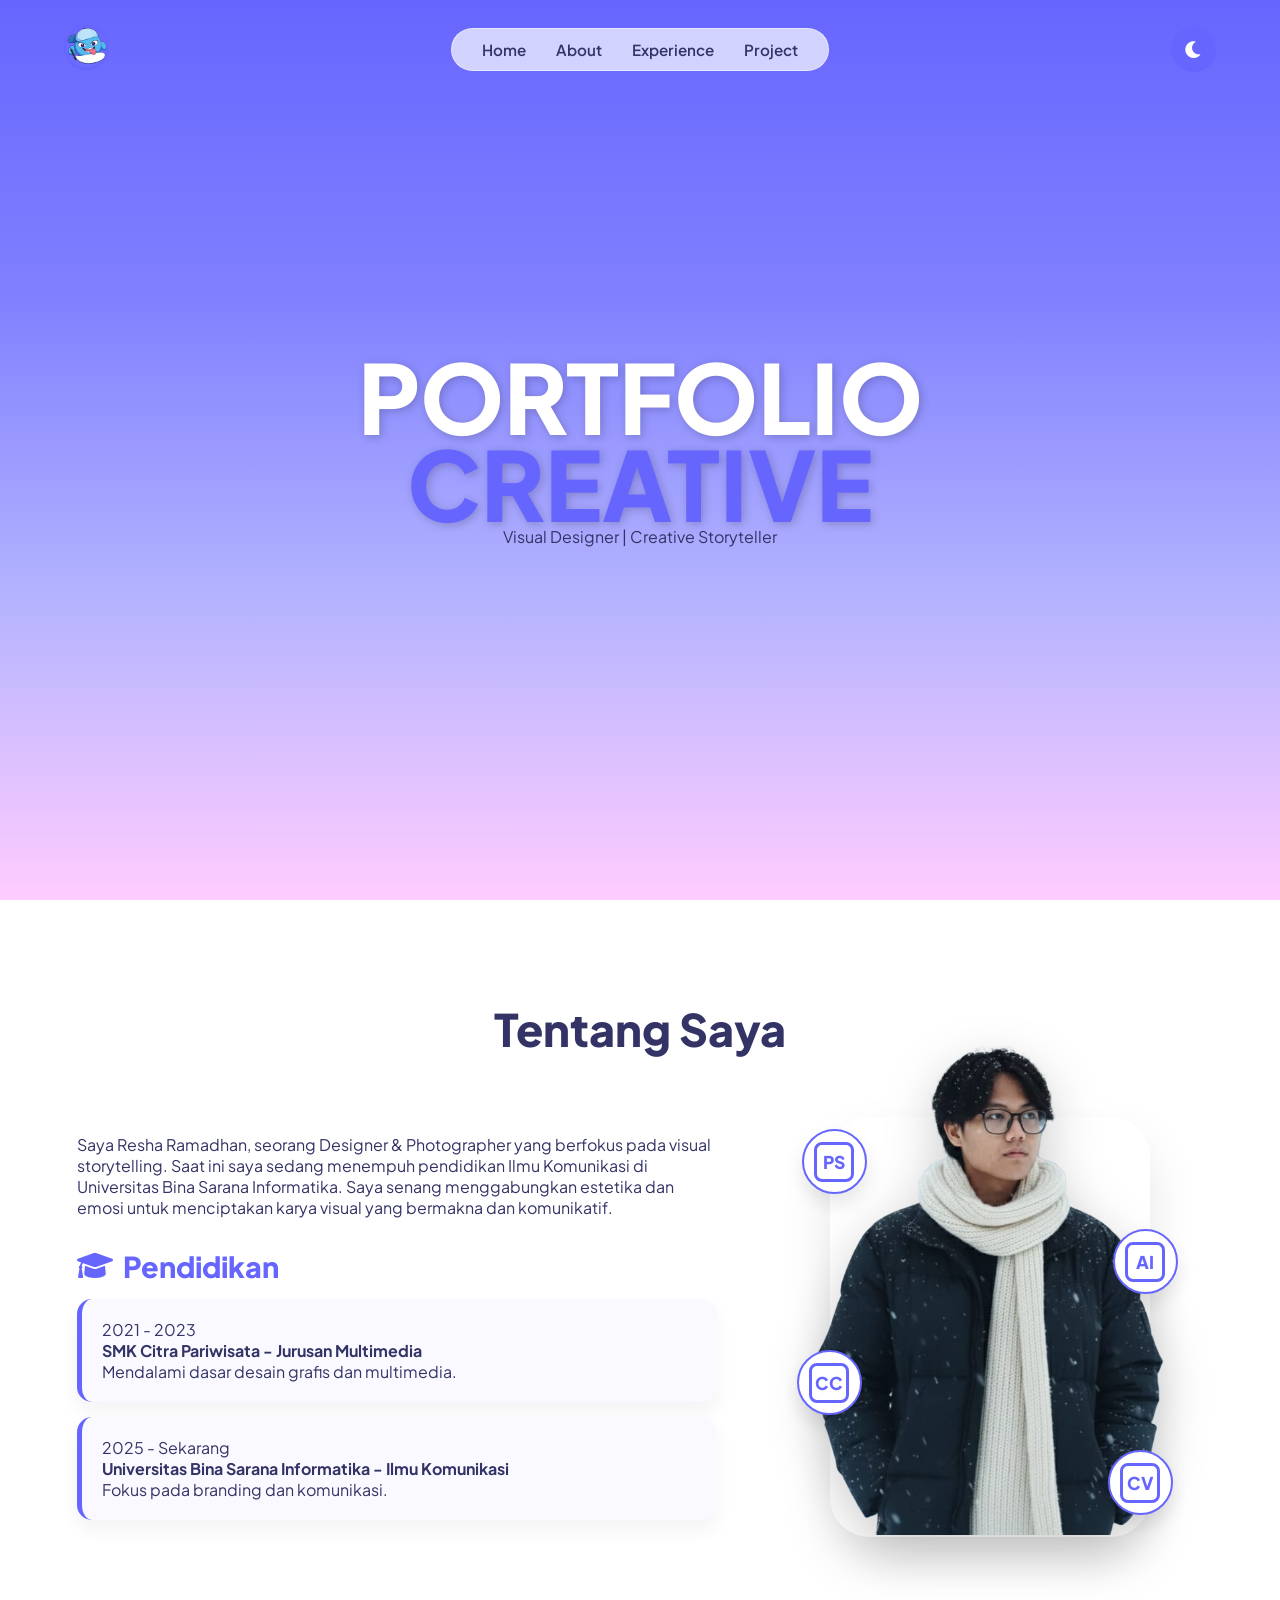
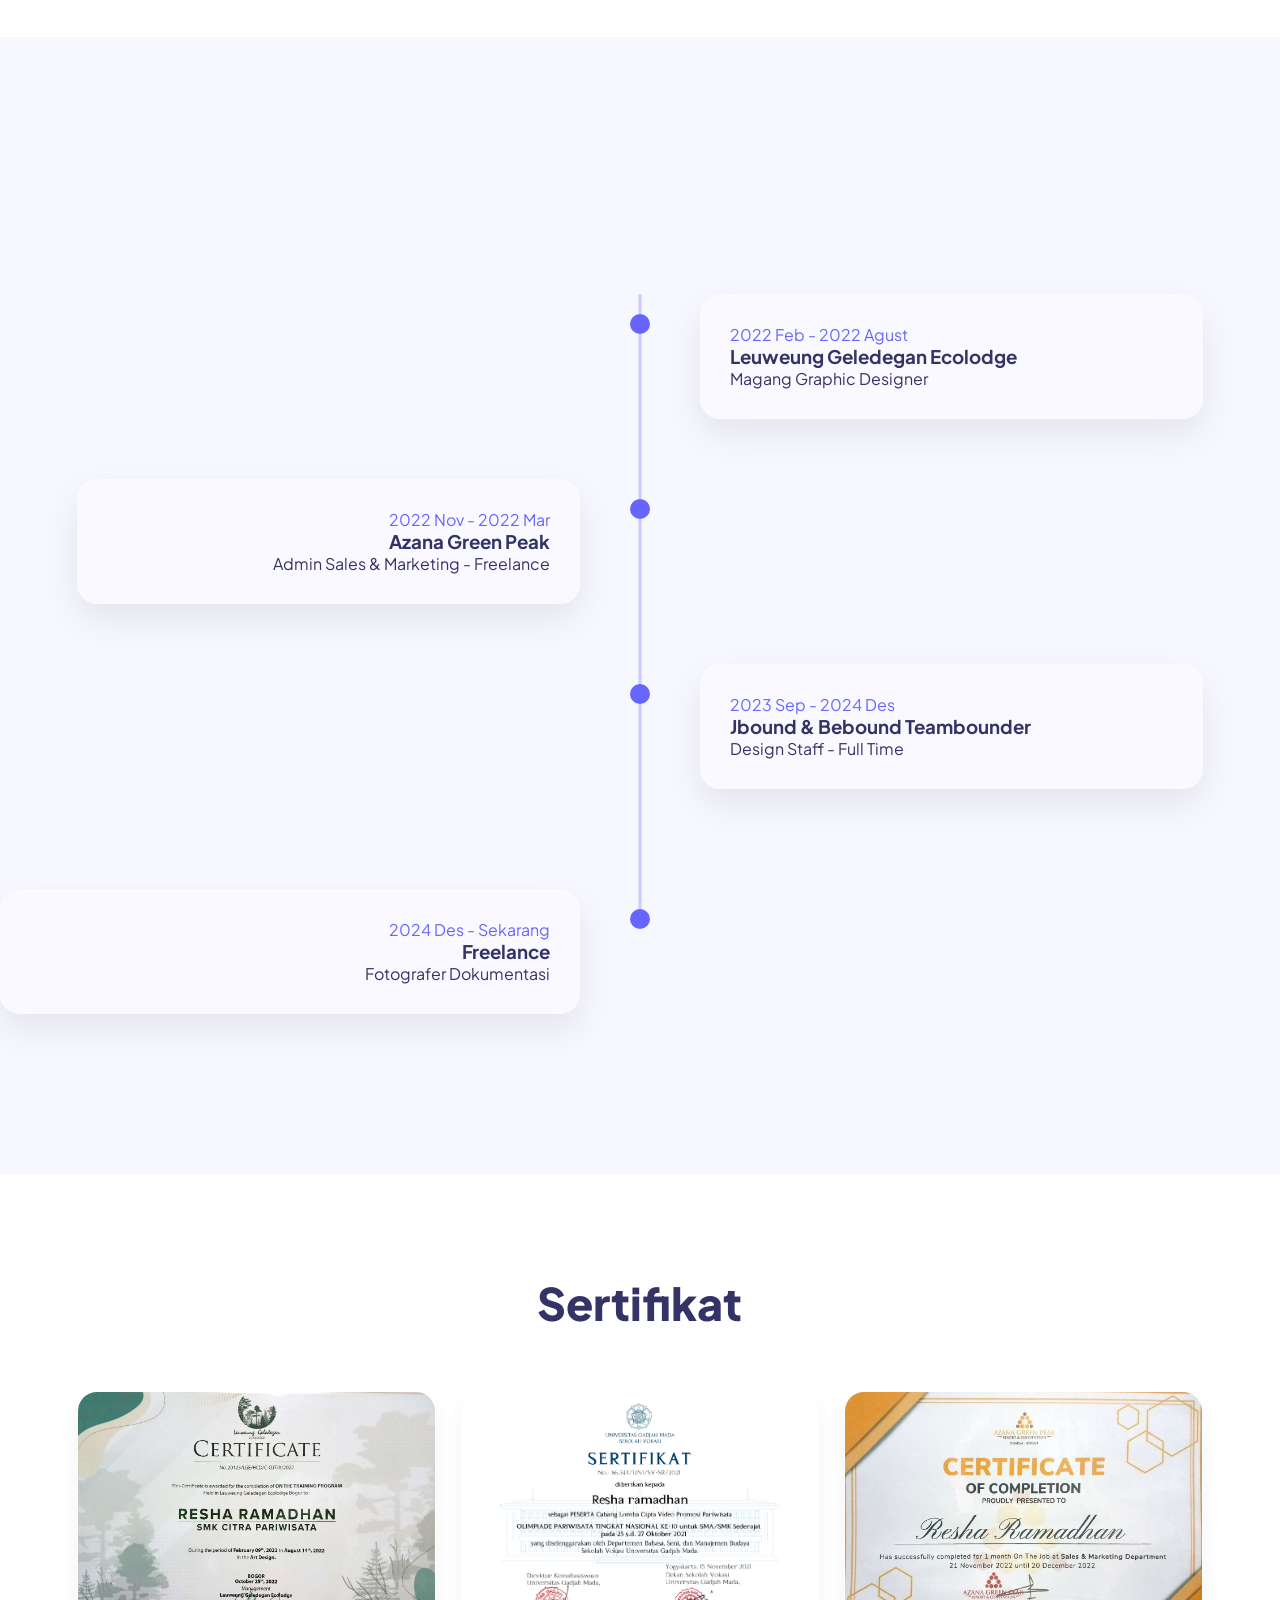
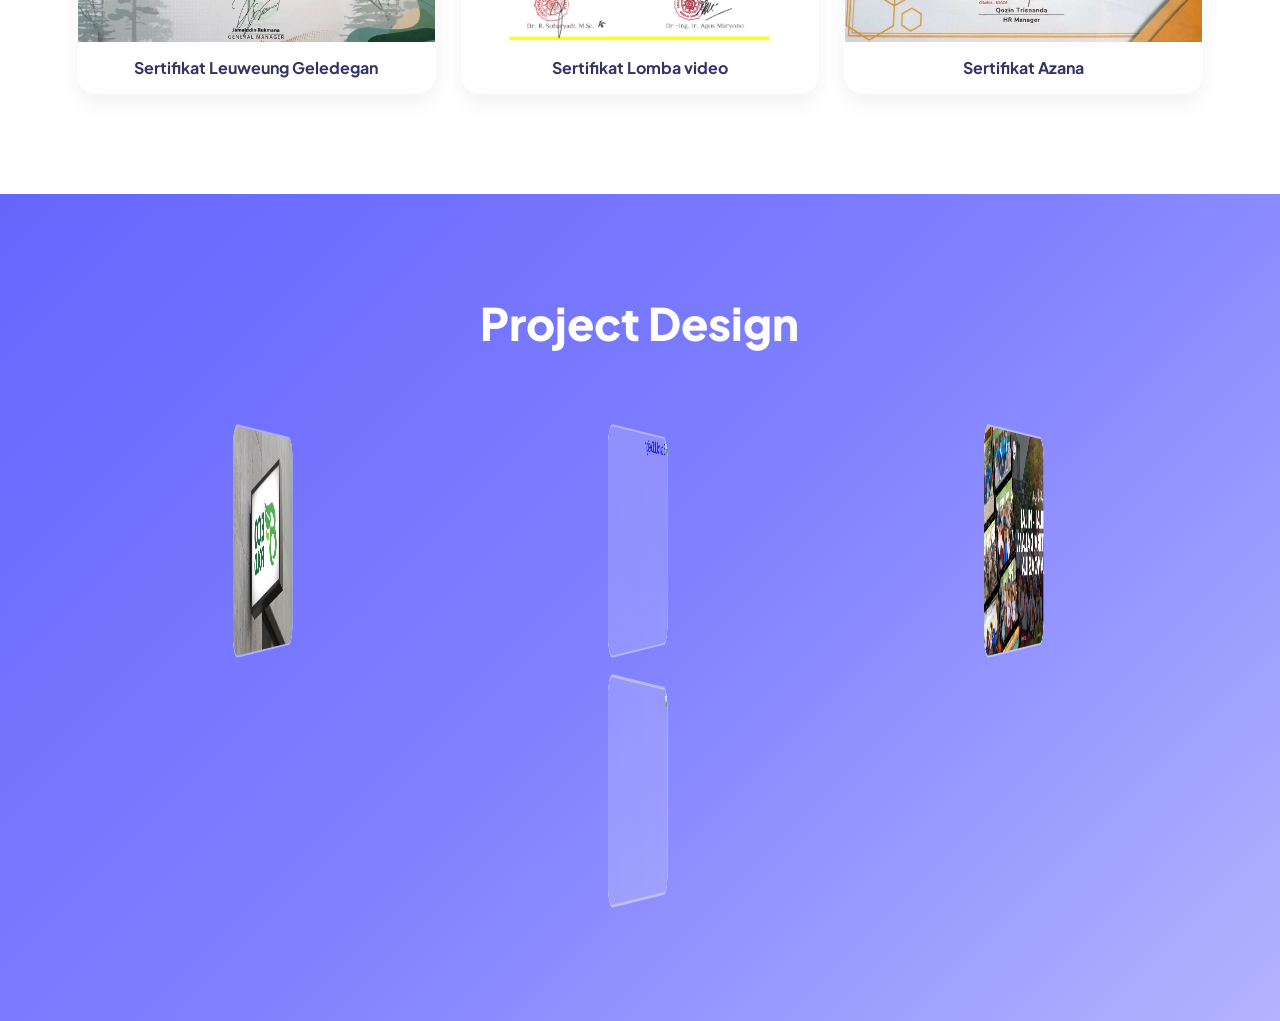
==== index.html @ e26f7dc5 "Update index.html" ====
<!DOCTYPE html>
<html lang="id">
<head>
    <meta charset="UTF-8">
    <meta name="viewport" content="width=device-width, initial-scale=1.0">
    <title>Creative Portfolio | Aurora Pastel & Hybrid Background</title>
    <link href="https://fonts.googleapis.com/css2?family=Plus+Jakarta+Sans:wght@300;400;600;800&display=swap" rel="stylesheet">
    <link rel="stylesheet" href="https://cdnjs.cloudflare.com/ajax/libs/font-awesome/6.0.0/css/all.min.css">
    <link href="https://unpkg.com/aos@2.3.1/dist/aos.css" rel="stylesheet">
    <link rel="stylesheet" href="style.css">
</head>
<body class="light-mode overflow-x-hidden">

    <nav class="navbar">
        <div class="nav-container">
            <div class="nav-left">
                <div class="logo-box">
                    <img src="home/LOGO PORTOFOLIO.png" alt="Logo" class="logo-img">
                </div>
            </div>
            
            <div class="nav-menu-wrapper">
                <ul class="nav-menu">
                    <li><a href="#home">Home</a></li>
                    <li><a href="#about">About</a></li>
                    <li><a href="#experience">Experience</a></li>
                    <li><a href="#projects">Project</a></li>
                </ul>
            </div>
            
            <div class="nav-right">
                <button id="theme-toggle" class="theme-btn">
                    <i id="theme-icon" class="fas fa-moon"></i>
                </button>
            </div>
        </div>
    </nav>

    <section id="home" class="hero">
        <canvas id="wormCanvas"></canvas>
        <canvas id="starCanvas"></canvas>
        
        <div class="hero-content" data-aos="zoom-out">
            <h1>PORTFOLIO <br><span class="accent-text">CREATIVE</span></h1>
            <p>Visual Designer | Creative Storyteller</p>
        </div>
    </section>

    <section id="about" class="section container relative z-10">
        <h2 class="section-title" data-aos="fade-up">Tentang Saya</h2>
        <div class="about-grid">
            <div class="about-text" data-aos="fade-right">
                <p>Saya Resha Ramadhan, seorang Designer & Photographer yang berfokus pada visual storytelling. Saat ini saya sedang menempuh pendidikan Ilmu Komunikasi di Universitas Bina Sarana Informatika. Saya senang menggabungkan estetika dan emosi untuk menciptakan karya visual yang bermakna dan komunikatif.</p>
                
                <div class="education-section-wrapper">
                    <h3 class="education-main-title"><i class="fas fa-graduation-cap"></i> Pendidikan</h3>
                    <div class="education-box">
                        <div class="edu-card">
                            <span>2021 - 2023</span>
                            <h4>SMK Citra Pariwisata - Jurusan Multimedia</h4>
                            <p>Mendalami dasar desain grafis dan multimedia.</p>
                        </div>
                        <div class="edu-card">
                            <span>2025 - Sekarang</span>
                            <h4>Universitas Bina Sarana Informatika - Ilmu Komunikasi</h4>
                            <p>Fokus pada branding dan komunikasi.</p>
                        </div>
                    </div>
                </div>
            </div>

            <div class="about-visual" data-aos="fade-left">
                <div class="profile-glass-container">
                    <div class="glass-shape">
                        <img src="home/Profil.png" alt="Profile" class="profile-png">
                        
                        <div class="skill-node p-ps" onclick="showSkill(this, 'Photoshop', '80%')">
                            <div class="custom-logo">PS</div>
                        </div>
                        <div class="skill-node p-ai" onclick="showSkill(this, 'Illustrator', '50%')">
                            <div class="custom-logo">AI</div>
                        </div>
                        <div class="skill-node p-cc" onclick="showSkill(this, 'CapCut', '85%')">
                            <div class="custom-logo">CC</div>
                        </div>
                        <div class="skill-node p-cv" onclick="showSkill(this, 'Canva', '90%')">
                            <div class="custom-logo">CV</div>
                        </div>
                    </div>

                    <div id="skill-stats" class="skill-stats-bubble">
                        <h5 id="stat-title">Software</h5>
                        <div class="stat-bar-bg">
                            <div id="stat-fill" class="stat-bar-fill"></div>
                        </div>
                        <span id="stat-percent">0%</span>
                    </div>
                </div>
            </div>
        </div>
    </section>

    <section id="experience" class="section journey-section relative z-10">
        <h2 class="section-title" data-aos="fade-up">Pengalaman Kerja</h2>
        <div class="journey-wrapper container">
            <div class="journey-line"></div>
            
            <div class="journey-item" data-aos="fade-right">
                <div class="dot"></div>
                <div class="journey-card">
                    <span class="year accent-text">2022 Feb - 2022 Agust</span>
                    <h3>Leuweung Geledegan Ecolodge</h3>
                    <p>Magang Graphic Designer</p>
                </div>
            </div>

            <div class="journey-item" data-aos="fade-left">
                <div class="dot"></div>
                <div class="journey-card">
                    <span class="year accent-text">2022 Nov - 2022 Mar</span>
                    <h3>Azana Green Peak</h3>
                    <p>Admin Sales & Marketing - Freelance</p>
                </div>
            </div>

            <div class="journey-item" data-aos="fade-right">
                <div class="dot"></div>
                <div class="journey-card">
                    <span class="year accent-text">2023 Sep - 2024 Des</span>
                    <h3>Jbound & Bebound Teambounder</h3>
                    <p>Design Staff - Full Time</p>
                </div>
            </div>
        </div>

            <div class="journey-item" data-aos="fade-right">
                <div class="dot"></div>
                <div class="journey-card">
                    <span class="year accent-text">2024 Des - Sekarang</span>
                    <h3>Freelance</h3>
                    <p>Fotografer Dokumentasi</p>
                </div>
            </div>
        </div>

    </section>

    <section class="section container relative z-10">
        <h2 class="section-title" data-aos="fade-up">Sertifikat</h2>
        <div class="cert-grid">
            <div class="cert-card slideshow-container" data-aos="zoom-in">
                <div class="slides">
                    <img src="sertifikat/Leuweung Geledegan depan.jpg" class="slide active">
                    <img src="sertifikat/Leuweung Geledegan belakang.jpg" class="slide">
                </div>
                <div class="cert-label">Sertifikat Leuweung Geledegan </div>
            </div>
            <div class="cert-card" data-aos="zoom-in" data-aos-delay="100">
                <img src="sertifikat/sertifikat lomba.jpg" alt="Cert">
                <div class="cert-label">Sertifikat Lomba video</div>
            </div>
            <div class="cert-card" data-aos="zoom-in" data-aos-delay="200">
                <img src="sertifikat/sertifikat azana.jpg" alt="Cert">
                <div class="cert-label">Sertifikat Azana</div>
            </div>
        </div>
    </section>

 <section id="projects" class="section project-bg relative z-10">
    <div class="container">
        <h2 class="section-title" data-aos="fade-up">Project Design</h2>
        <div class="project-grid">
            
            <a href="ecofold.html" class="project-link" data-aos="flip-left">
                <div class="project-box">
                    <img src="image/logo/ecofold/sign here.png" alt="Logo Design" class="project-img">
                    <div class="project-overlay">
                        <span>Design Logo</span>
                    </div>
                </div>
            </a>

            <a href="halaman-spanduk.html" class="project-link" data-aos="flip-left">
                <div class="project-box">
                    <img src="image/spanduk/23 -24 Juni 2024 SDN Teluk Pucung 6.jpg" alt="Spanduk Design" class="project-img">
                    <div class="project-overlay">
                        <span>Design Spanduk</span>
                    </div>
                </div>
            </a>

            <a href="youtube.html" class="project-link" data-aos="flip-left">
                <div class="project-box">
                    <img src="image/thumbnail/Pengabdian Masyarakat (2).jpg" alt="Thumbnail YT" class="project-img">
                    <div class="project-overlay">
                        <span>Thumbnail</span>
                    </div>
                </div>
            </a>

            <a href="socmed.html" class="project-link" data-aos="flip-left"> 
                <div class="project-box">
                    <img src="image/design/mentari.jpg alt="Design Postingan" class="project-img">
                    <div class="project-overlay">
                        <span>Design Postingan</span>
                    </div>
                </div>
            </a>

        </div>
    </div>
</section>

    <script src="https://unpkg.com/aos@2.3.1/dist/aos.js"></script>
    <script src="script.js"></script>
</body>

</html>
---- style.css ----
/* Aurora Pastel Theme - Hybrid Background */
:root {
    --p1: #6666ff;
    --p2: #8080ff;
    --p3: #b3b3ff;
    --p4: #ffccff;
    
    --bg: #ffffff;
    --text: #333366;
    --primary: var(--p1);
    --secondary: var(--p2);
    --accent: var(--p1);
    --glass: rgba(255, 255, 255, 0.7);
    --card: #f9f9ff;
    --worm-rgb: 102, 102, 255;

    /* Stroke tambahan untuk Light Mode agar glass kelihatan */
    --glass-stroke: 1px solid rgba(255, 255, 255, 0.5);
    --glass-stroke-thick: 2px solid rgba(255, 255, 255, 0.6);
}

.dark-mode {
    --bg: #1a1a33;
    --text: #f0f0ff;
    --primary: var(--p3);
    --secondary: var(--p2);
    --accent: var(--p3);
    --glass: rgba(26, 26, 51, 0.7);
    --card: #26264d;
    --star-rgb: 255, 255, 255;

    /* Stroke lebih tipis untuk Dark Mode */
    --glass-stroke: 1px solid rgba(255, 255, 255, 0.1);
    --glass-stroke-thick: 2px solid rgba(255, 255, 255, 0.15);
}

* { margin: 0; padding: 0; box-sizing: border-box; font-family: 'Plus Jakarta Sans', sans-serif; }
html { scroll-behavior: smooth; overflow-x: hidden; }
body { background-color: var(--bg); color: var(--text); transition: all 0.5s ease; width: 100%; }

.container { width: 88%; max-width: 1200px; margin: auto; }
.section { padding: 100px 0; position: relative; }
.section-title { text-align: center; font-size: 2.8rem; margin-bottom: 60px; font-weight: 800; }
.relative { position: relative; }
.z-10 { z-index: 10; }
.accent-text { color: var(--accent); }

/* --- Navbar Fixed --- */
.navbar {
    position: fixed; 
    top: 25px; 
    left: 50%; 
    transform: translateX(-50%);
    width: 90%; 
    z-index: 1000;
    background: transparent;
}

.nav-container { 
    display: flex; 
    justify-content: space-between; 
    align-items: center; 
}

.nav-menu-wrapper {
    background: var(--glass);
    backdrop-filter: blur(15px);
    -webkit-backdrop-filter: blur(15px);
    border: var(--glass-stroke);
    border-radius: 50px;
    padding: 10px 30px;
}

.nav-left { flex: 1; }
.logo-img { height: 45px; width: 45px; border-radius: 50%; object-fit: cover; border: 2px solid var(--primary); }

.nav-menu { 
    display: flex; 
    justify-content: center; 
    list-style: none; 
    gap: 30px; 
}
.nav-menu a { text-decoration: none; color: var(--text); font-weight: 600; font-size: 0.95rem; }
.nav-menu a:hover { color: var(--primary); }

.nav-right { flex: 1; display: flex; justify-content: flex-end; }
.theme-btn { border: none; background: var(--primary); color: var(--bg); width: 45px; height: 45px; border-radius: 50%; cursor: pointer; display: flex; align-items: center; justify-content: center; font-size: 1.2rem; }

/* --- Hero --- */
.hero { height: 100vh; display: flex; align-items: center; justify-content: center; position: relative; overflow: hidden; }
.light-mode .hero { background: linear-gradient(180deg, var(--p1) 0%, var(--p2) 33%, var(--p3) 66%, var(--p4) 100%); }
.dark-mode .hero { background: linear-gradient(180deg, #1a1a33 0%, var(--p1) 50%, var(--p2) 100%); }

#wormCanvas, #starCanvas { position: absolute; top: 0; left: 0; width: 100%; height: 100%; z-index: 1; pointer-events: none; transition: opacity 0.5s ease; }
.light-mode #wormCanvas { display: block; opacity: 1; }
.light-mode #starCanvas { display: none; opacity: 0; }
.dark-mode #wormCanvas { display: none; opacity: 0; }
.dark-mode #starCanvas { display: block; opacity: 1; }

.hero-content { position: relative; z-index: 2; text-align: center; }
.hero h1 { font-size: 6rem; font-weight: 900; line-height: 0.9; color: #ffffff; text-shadow: 2px 2px 10px rgba(0,0,0,0.2); }

/* --- About & Profile --- */
.about-grid { display: grid; grid-template-columns: 1.2fr 0.8fr; gap: 60px; align-items: center; }

.profile-glass-container {
    position: relative;
    width: 100%;
    display: flex;
    justify-content: center;
    align-items: center;
}

.glass-shape {
    position: relative;
    width: 320px;
    height: 420px;
    background: var(--glass);
    backdrop-filter: blur(20px);
    -webkit-backdrop-filter: blur(20px);
    border: var(--glass-stroke-thick);
    border-radius: 40px;
    display: flex;
    align-items: flex-end;
    justify-content: center;
    box-shadow: 0 25px 50px rgba(0, 0, 0, 0.1);
    z-index: 5;
}

.profile-png {
    width: 110%;
    height: auto;
    object-fit: contain;
    filter: drop-shadow(0 15px 25px rgba(0, 0, 0, 0.2));
    z-index: 6;
}

.skill-node {
    position: absolute;
    width: 65px;
    height: 65px;
    background: var(--bg);
    border: 2px solid var(--primary);
    border-radius: 50%;
    display: flex;
    align-items: center;
    justify-content: center;
    cursor: pointer;
    box-shadow: 0 10px 20px rgba(0, 0, 0, 0.1);
    transition: all 0.4s cubic-bezier(0.175, 0.885, 0.32, 1.275);
    z-index: 10;
}
.skill-node:hover { transform: scale(1.15) rotate(10deg); background: var(--primary); }

.custom-logo {
    width: 40px; height: 40px; border: 3px solid var(--primary); border-radius: 8px;
    display: flex; align-items: center; justify-content: center;
    font-size: 1.1rem; font-weight: 800; color: var(--primary); transition: 0.3s;
}
.skill-node:hover .custom-logo { border-color: #fff; color: #fff; }

.p-ps { top: 10px; left: -30px; }
.p-ai { top: 110px; right: -30px; }
.p-cc { bottom: 120px; left: -35px; }
.p-cv { bottom: 20px; right: -25px; }

.skill-stats-bubble {
    position: absolute; bottom: -20px; left: 50%; transform: translateX(-50%) scale(0);
    width: 200px; background: var(--card); padding: 15px; border-radius: 20px;
    border: 1px solid var(--primary); box-shadow: 0 15px 30px rgba(0, 0, 0, 0.15);
    z-index: 100; text-align: center; transition: 0.5s cubic-bezier(0.68, -0.55, 0.265, 1.55);
}
.skill-stats-bubble.active { transform: translateX(-50%) scale(1); }

.stat-bar-bg { width: 100%; height: 8px; background: rgba(0, 0, 0, 0.1); border-radius: 10px; margin: 10px 0; overflow: hidden; }
.stat-bar-fill { height: 100%; width: 0%; background: var(--primary); transition: 1s ease-out; }

#stat-percent { font-weight: 800; color: var(--primary); font-size: 1.2rem; }
#stat-title { font-weight: 600; font-size: 0.9rem; }

.education-section-wrapper { margin-top: 30px; }
.education-main-title { font-size: 1.8rem; font-weight: 800; color: var(--primary); margin-bottom: 15px; display: flex; align-items: center; gap: 10px; }
.edu-card { margin-top: 15px; padding: 20px; background: var(--card); border-radius: 15px; border-left: 5px solid var(--primary); box-shadow: 0 10px 20px rgba(0,0,0,0.05); }

/* --- Journey --- */
.journey-section { background: rgba(102, 102, 255, 0.05); }
.journey-wrapper { position: relative; padding: 40px 0; }
.journey-line { position: absolute; left: 50%; transform: translateX(-50%); width: 3px; height: 100%; background: var(--primary); opacity: 0.3; }
.journey-item { width: 50%; margin-bottom: 60px; position: relative; }
.journey-item:nth-child(even) { margin-left: auto; padding-left: 60px; }
.journey-item:nth-child(odd) { text-align: right; padding-right: 60px; }
.dot { position: absolute; top: 20px; width: 20px; height: 20px; background: var(--primary); border-radius: 50%; z-index: 5; }
.journey-item:nth-child(even) .dot { left: -10px; }
.journey-item:nth-child(odd) .dot { right: -10px; }
.journey-card { background: var(--card); padding: 30px; border-radius: 20px; box-shadow: 0 15px 35px rgba(0,0,0,0.08); }

/* --- Sertifikat (FIXED IMAGE) --- */
.cert-grid { display: grid; grid-template-columns: repeat(3, 1fr); gap: 25px; }
.cert-card { 
    background: var(--glass); 
    backdrop-filter: blur(10px);
    border: var(--glass-stroke);
    border-radius: 20px; 
    overflow: hidden; 
    text-align: center; 
    box-shadow: 0 10px 20px rgba(0,0,0,0.05); 
}

/* Memastikan gambar sertifikat tidak pecah keluar */
.cert-card img, .slide { 
    width: 100%; 
    height: 250px; 
    object-fit: cover; /* Crop otomatis agar rapi */
    display: block;
}

.slides { position: relative; height: 250px; overflow: hidden; }
.slide { position: absolute; top: 0; left: 0; opacity: 0; transition: 1s ease; }
.slide.active { opacity: 1; }
.cert-label { padding: 15px; font-weight: 700; color: var(--text); }

/* --- Projects (FIXED & LINK COMPATIBLE) --- */
.project-bg { 
    background: linear-gradient(135deg, var(--p1) 0%, var(--p2) 50%, var(--p3) 100%); 
    color: #ffffff; 
}

.project-grid { 
    display: flex; 
    flex-wrap: wrap; 
    justify-content: center; 
    gap: 30px; /* Jarak antar kotak lebih lega */
    padding: 20px 0;
}

/* Ini kunci perbaikannya: Link harus punya ukuran, Box harus 100% */
.project-link {
    text-decoration: none;
    display: block;
    width: calc(33.333% - 30px); /* 3 kolom */
    min-width: 280px; /* Biar gak kekecilan */
    transition: transform 0.4s ease;
}

.project-box { 
    position: relative;
    width: 100%; /* Mengikuti ukuran project-link */
    height: 220px; 
    background: rgba(255,255,255,0.15); 
    backdrop-filter: blur(10px);
    -webkit-backdrop-filter: blur(10px);
    border: 2px solid rgba(255,255,255,0.3); 
    border-radius: 25px; 
    overflow: hidden; 
    display: flex; 
    align-items: center; 
    justify-content: center; 
}

.project-img {
    width: 100%;
    height: 100%;
    object-fit: cover; /* Gambar tetap rapi di dalam kotak */
    display: block;
    transition: 0.5s ease;
}

.project-overlay {
    position: absolute;
    top: 0; 
    left: 0; 
    width: 100%; 
    height: 100%;
    background: rgba(102, 102, 255, 0.8);
    display: flex; 
    align-items: center; 
    justify-content: center; 
    opacity: 0; 
    transition: 0.3s ease;
    z-index: 2;
}

.project-overlay span { 
    font-size: 1.1rem; 
    font-weight: 800; 
    color: #ffffff; 
    text-transform: uppercase;
    letter-spacing: 1px;
}

/* Hover Effect */
.project-link:hover {
    transform: translateY(-10px);
}

.project-link:hover .project-overlay { 
    opacity: 1; 
}

.project-link:hover .project-img { 
    transform: scale(1.1); 
}

/* --- Responsive Update --- */
@media (max-width: 1024px) {
    .project-link {
        width: calc(50% - 30px); /* 2 kolom di tablet */
    }
}

@media (max-width: 768px) {
    .project-link { 
        width: 100%; /* 1 kolom di HP */
    }
    .hero h1 { font-size: 3.5rem; }
    .about-grid { grid-template-columns: 1fr; }
}
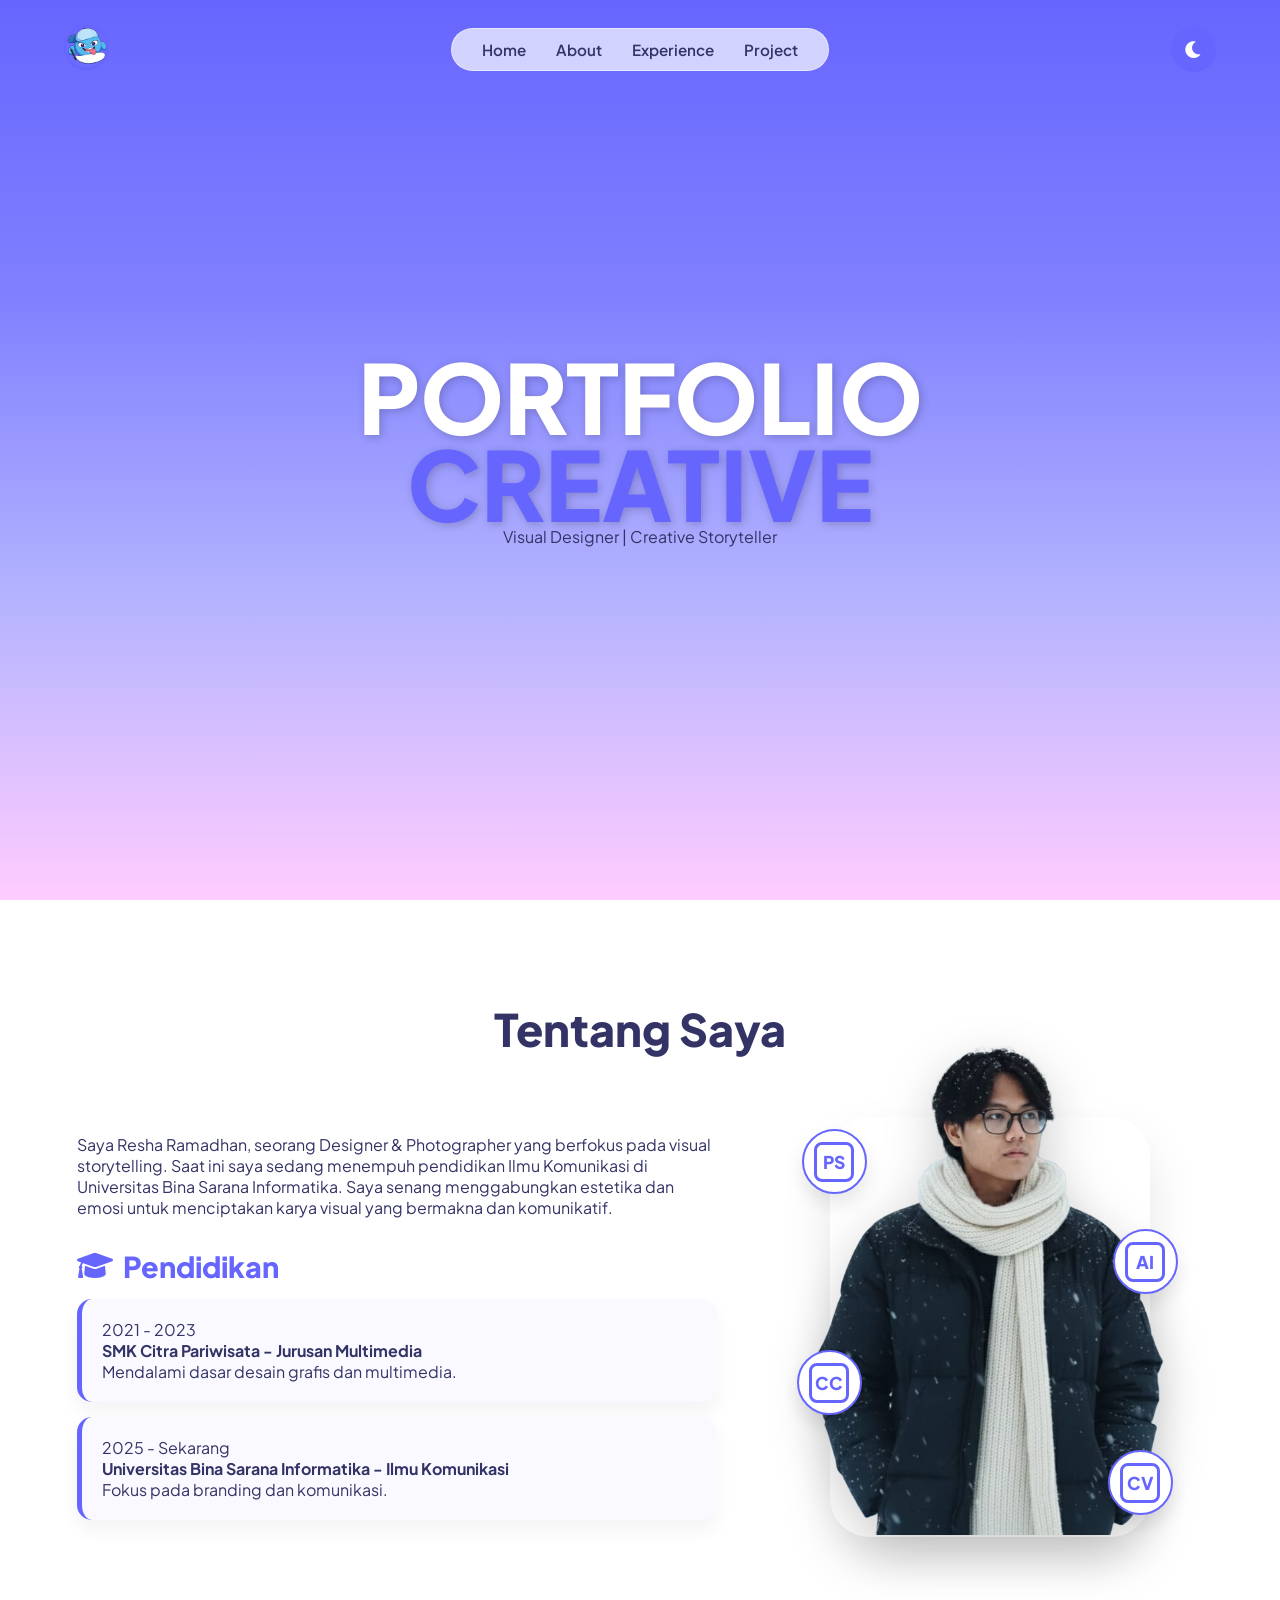
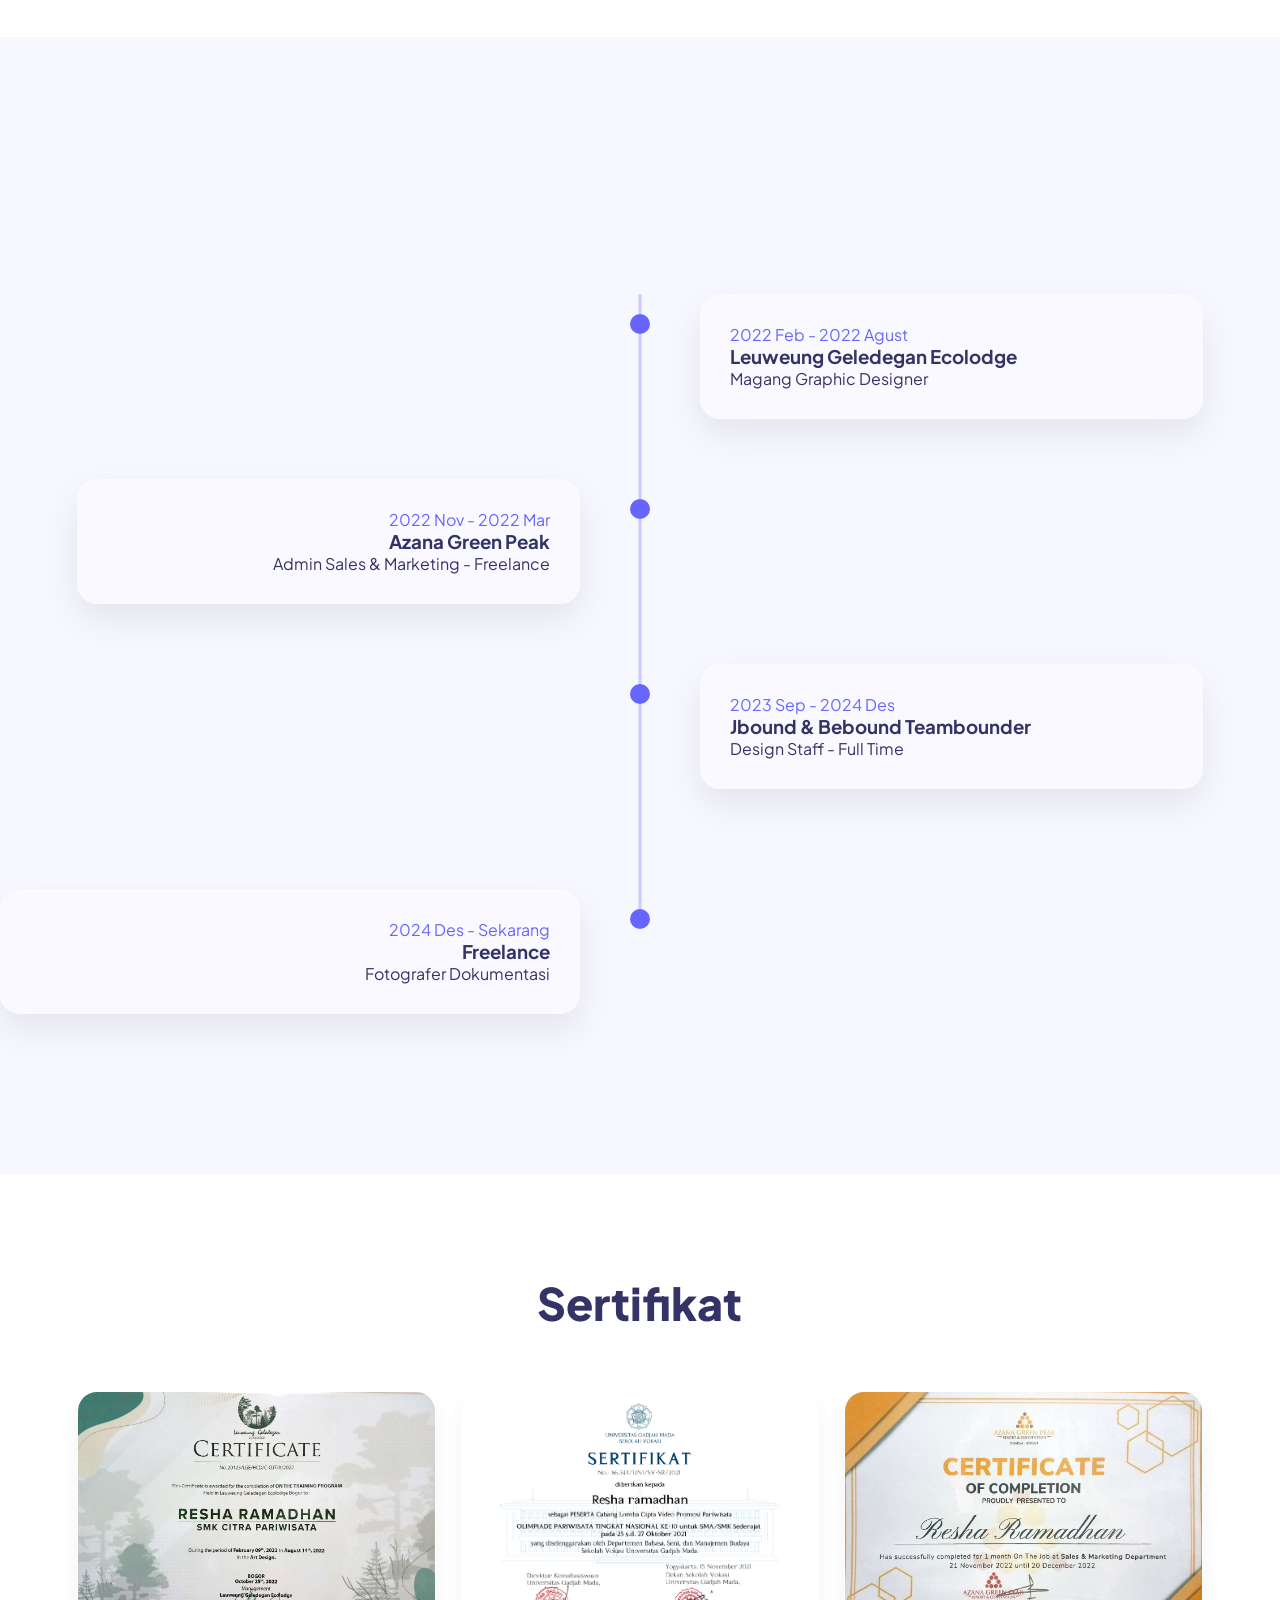
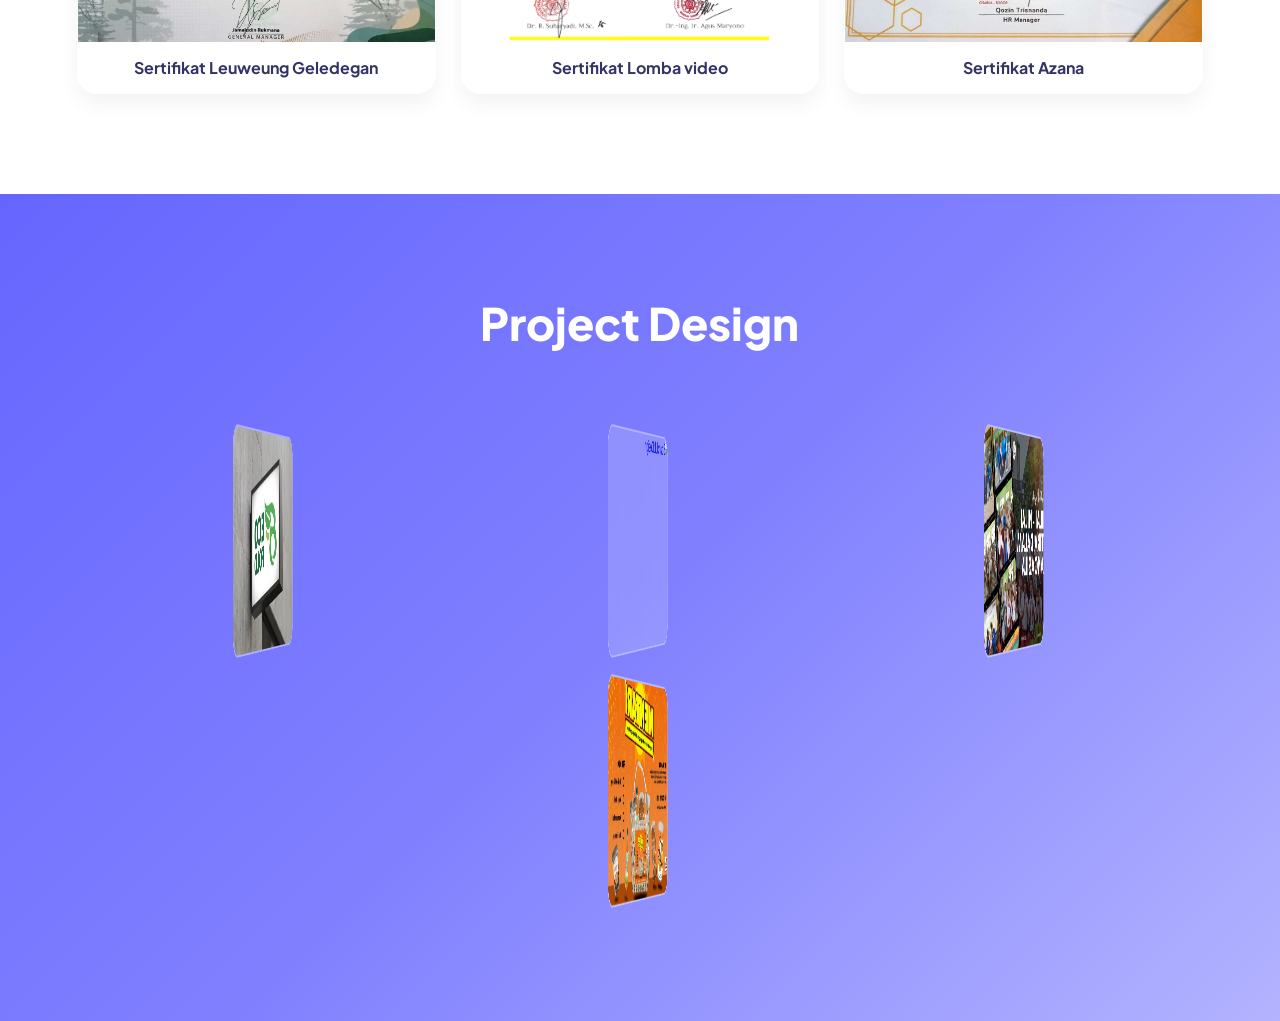
==== commit e3e04330: "Update index.html" ====
--- a/index.html
+++ b/index.html
@@ -200,7 +200,7 @@
 
             <a href="socmed.html" class="project-link" data-aos="flip-left"> 
                 <div class="project-box">
-                    <img src="image/design/mentari.jpg alt="Design Postingan" class="project-img">
+                    <img src="image/design/mentari.jpg" alt="Design Postingan" class="project-img">
                     <div class="project-overlay">
                         <span>Design Postingan</span>
                     </div>
@@ -216,3 +216,4 @@
 </body>
 
 </html>
+
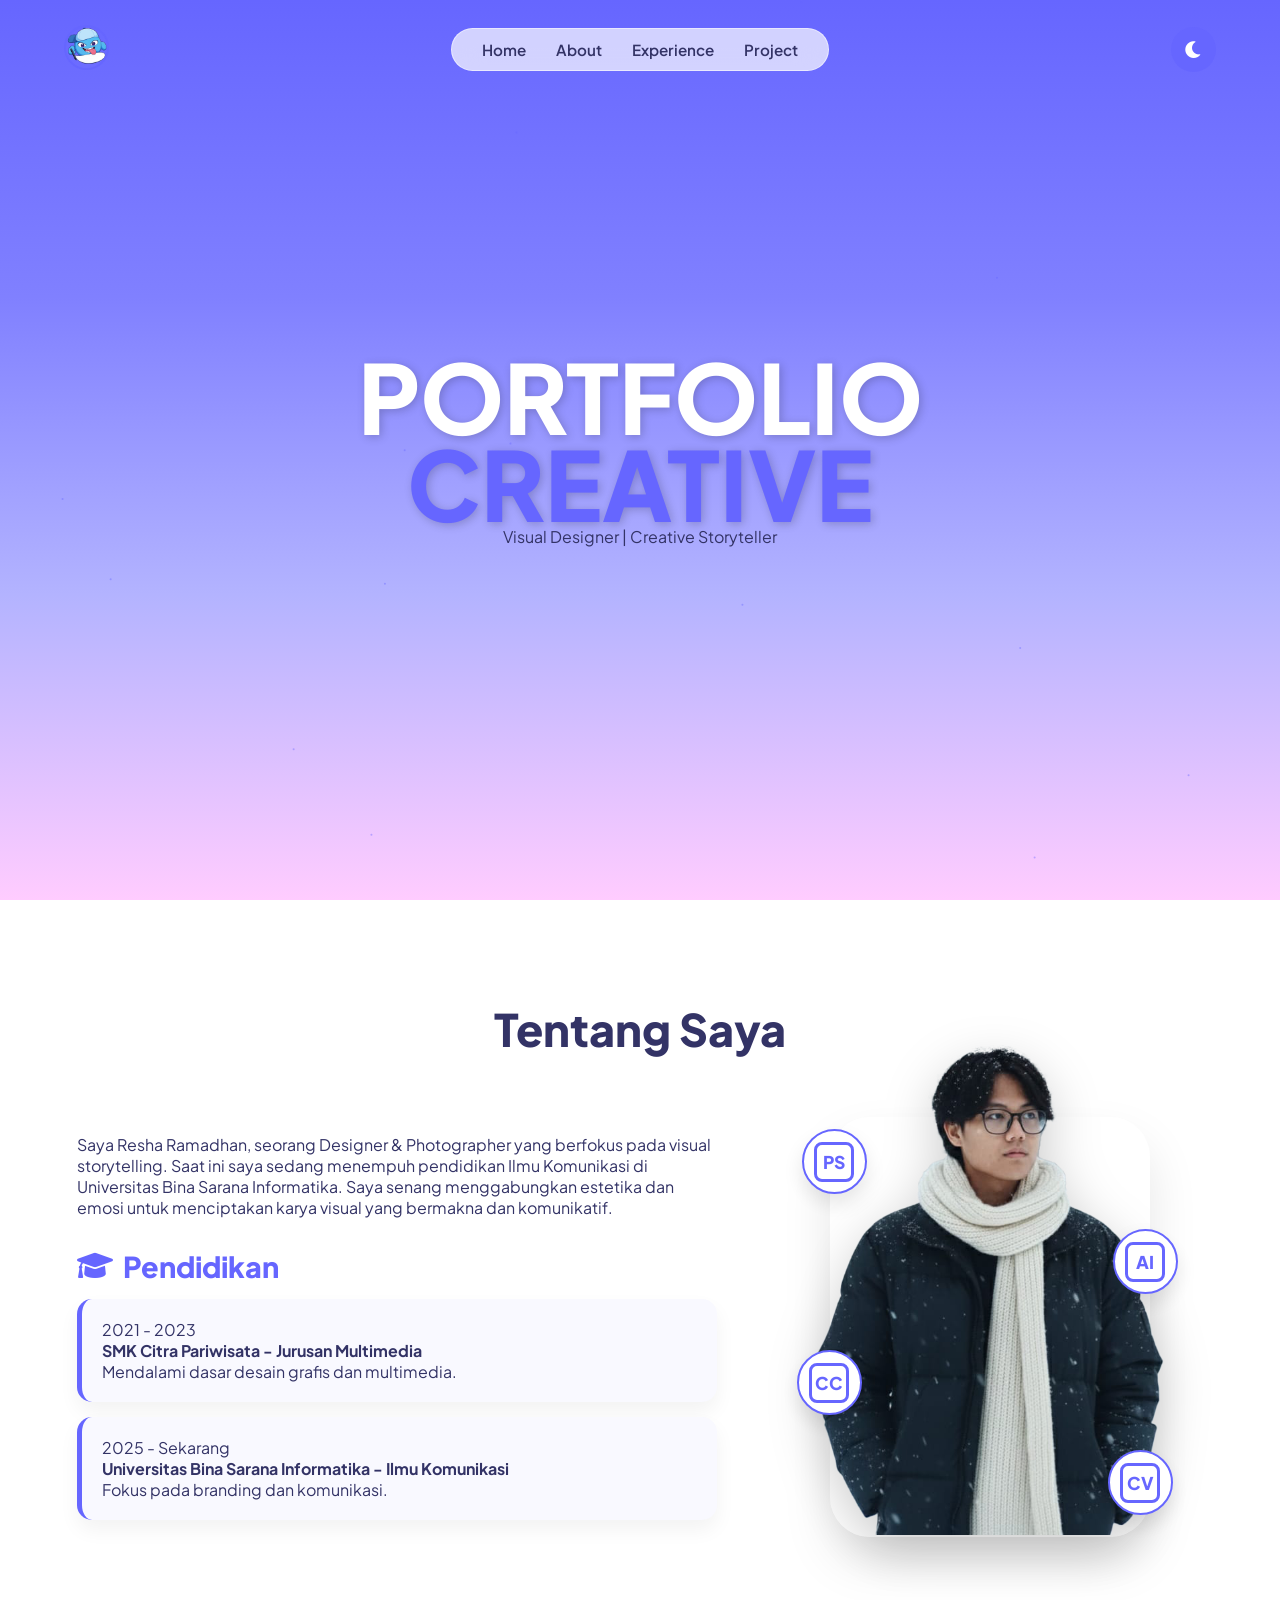
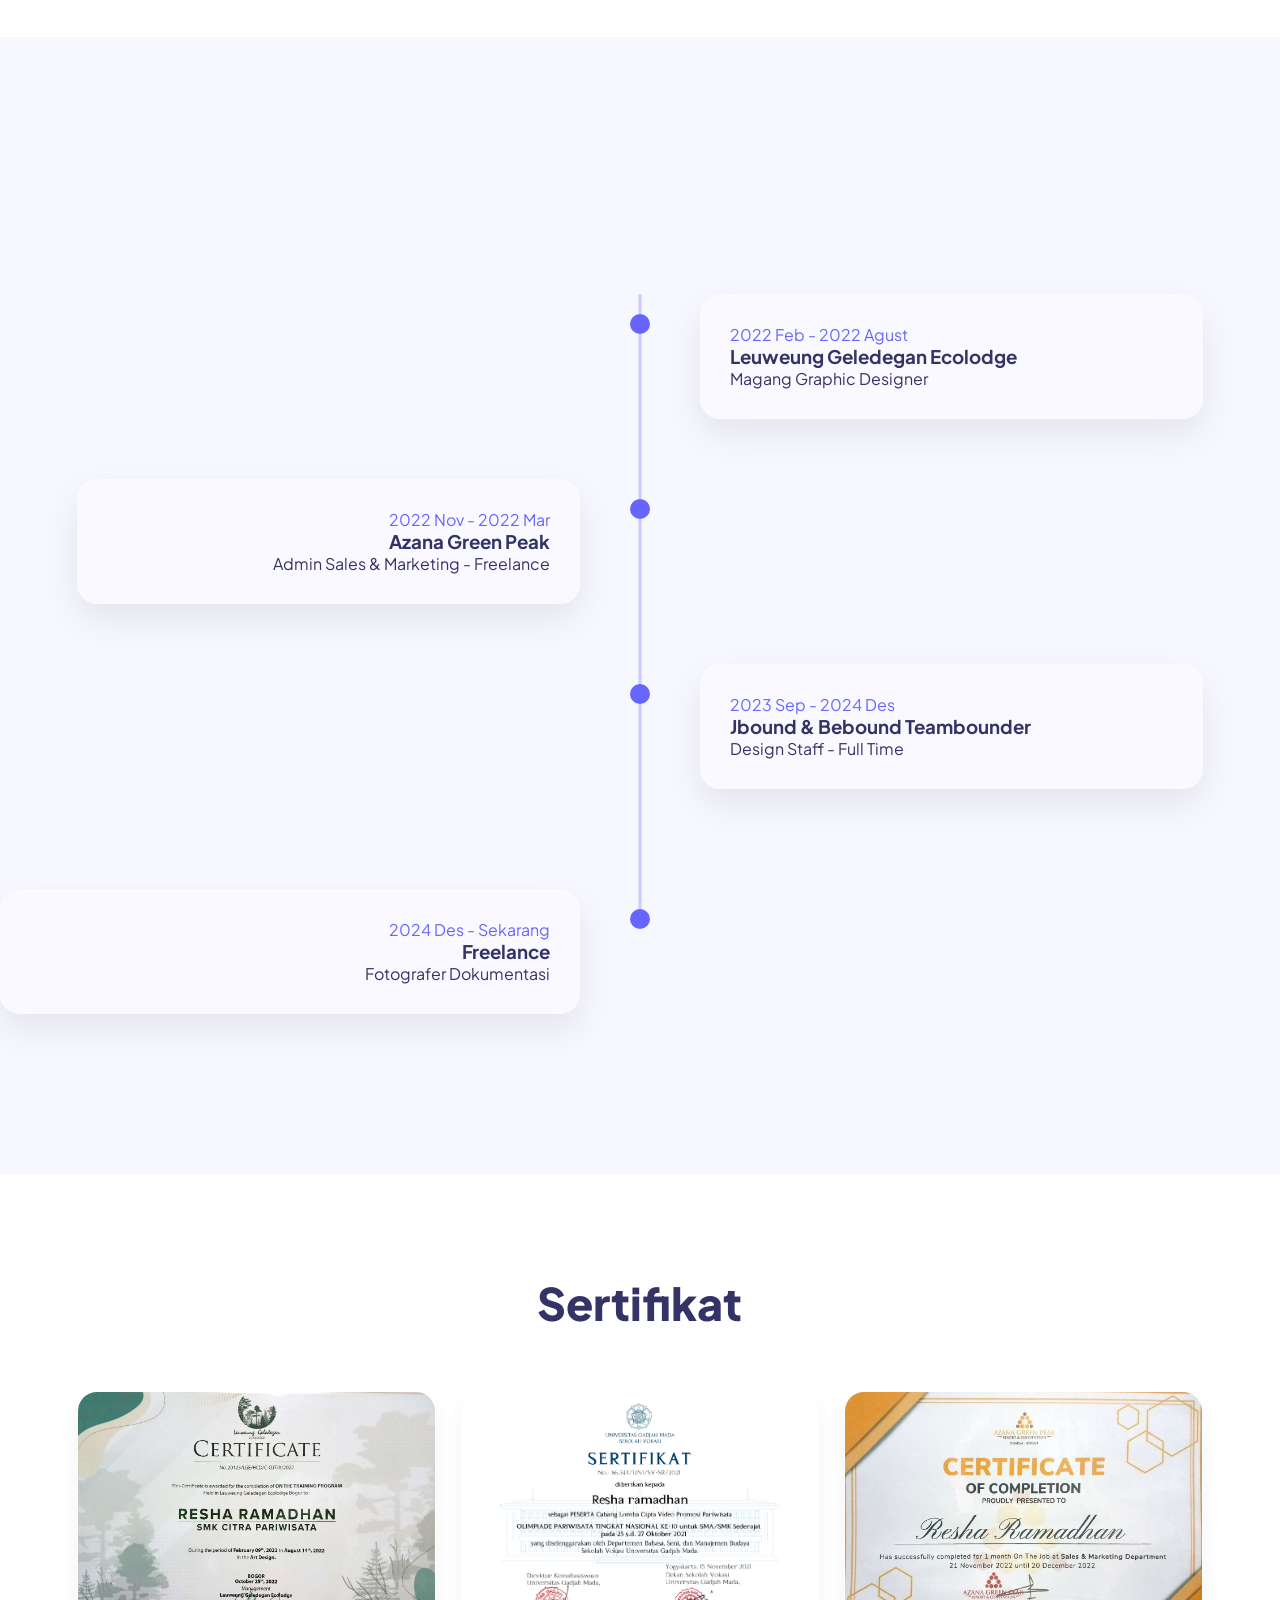
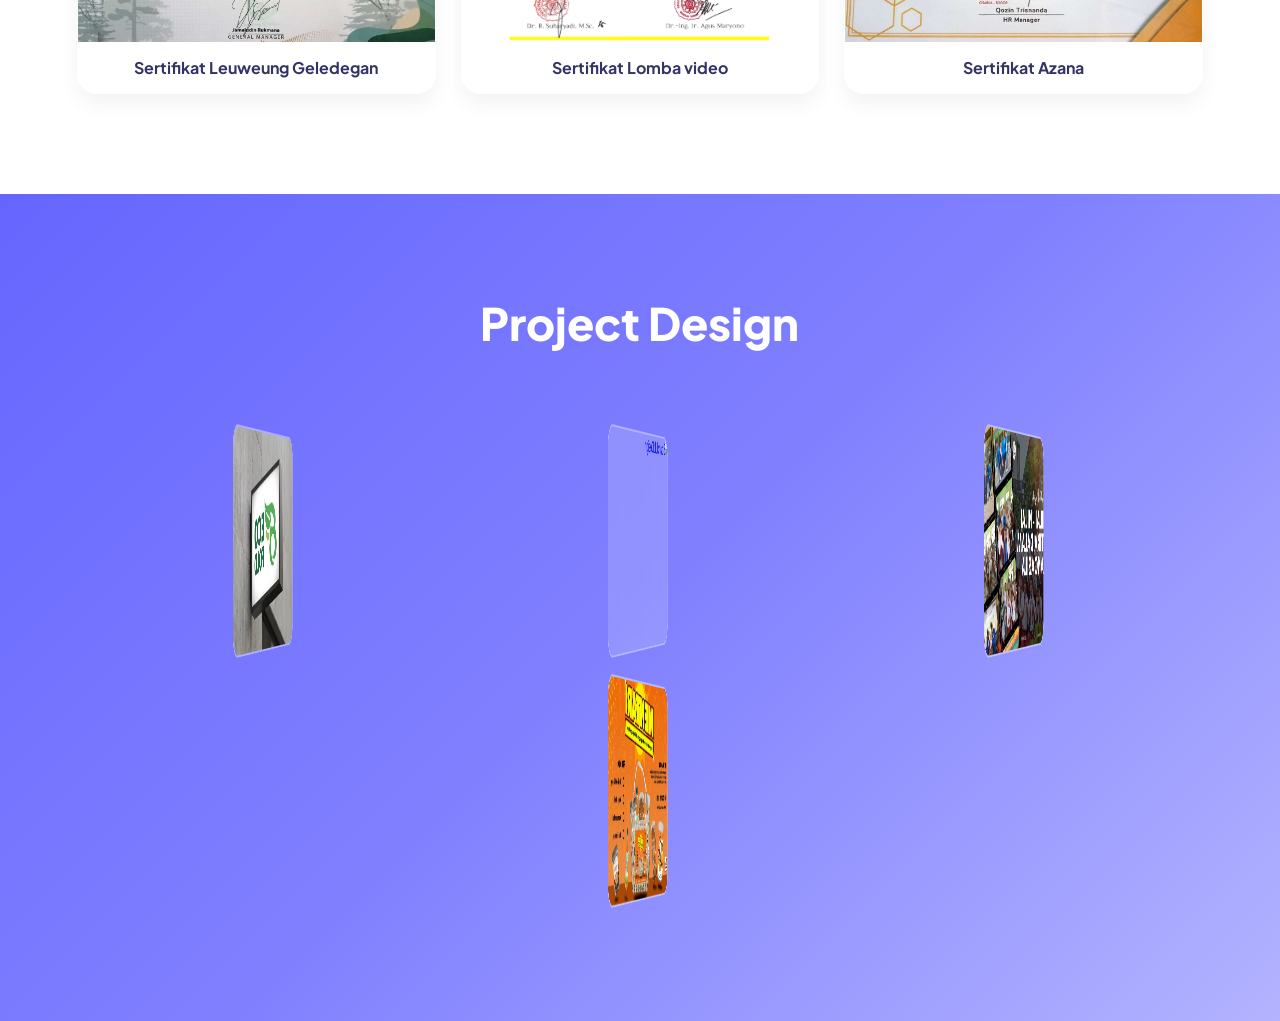
==== commit 9da39270: "Add files via upload" ====
--- a/index.html
+++ b/index.html
@@ -214,6 +214,4 @@
     <script src="https://unpkg.com/aos@2.3.1/dist/aos.js"></script>
     <script src="script.js"></script>
 </body>
-
-</html>
-
+</html>
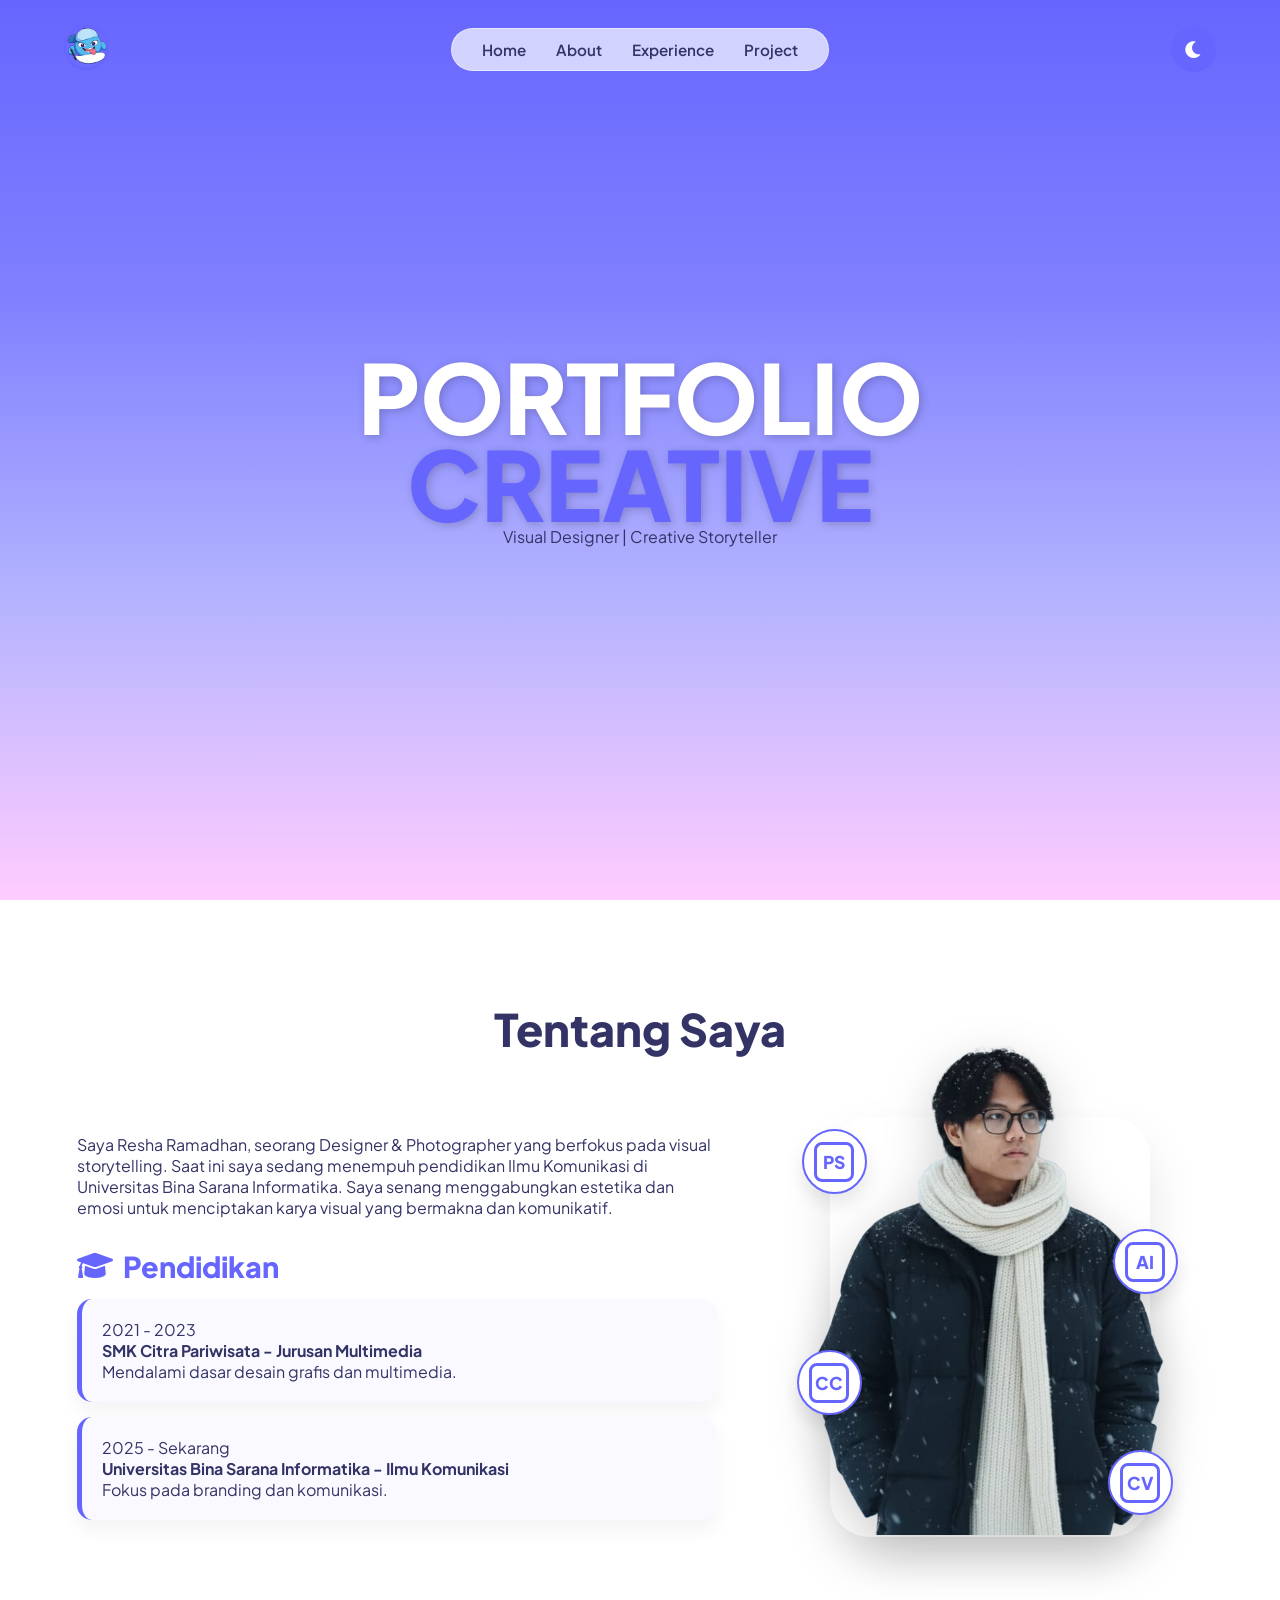
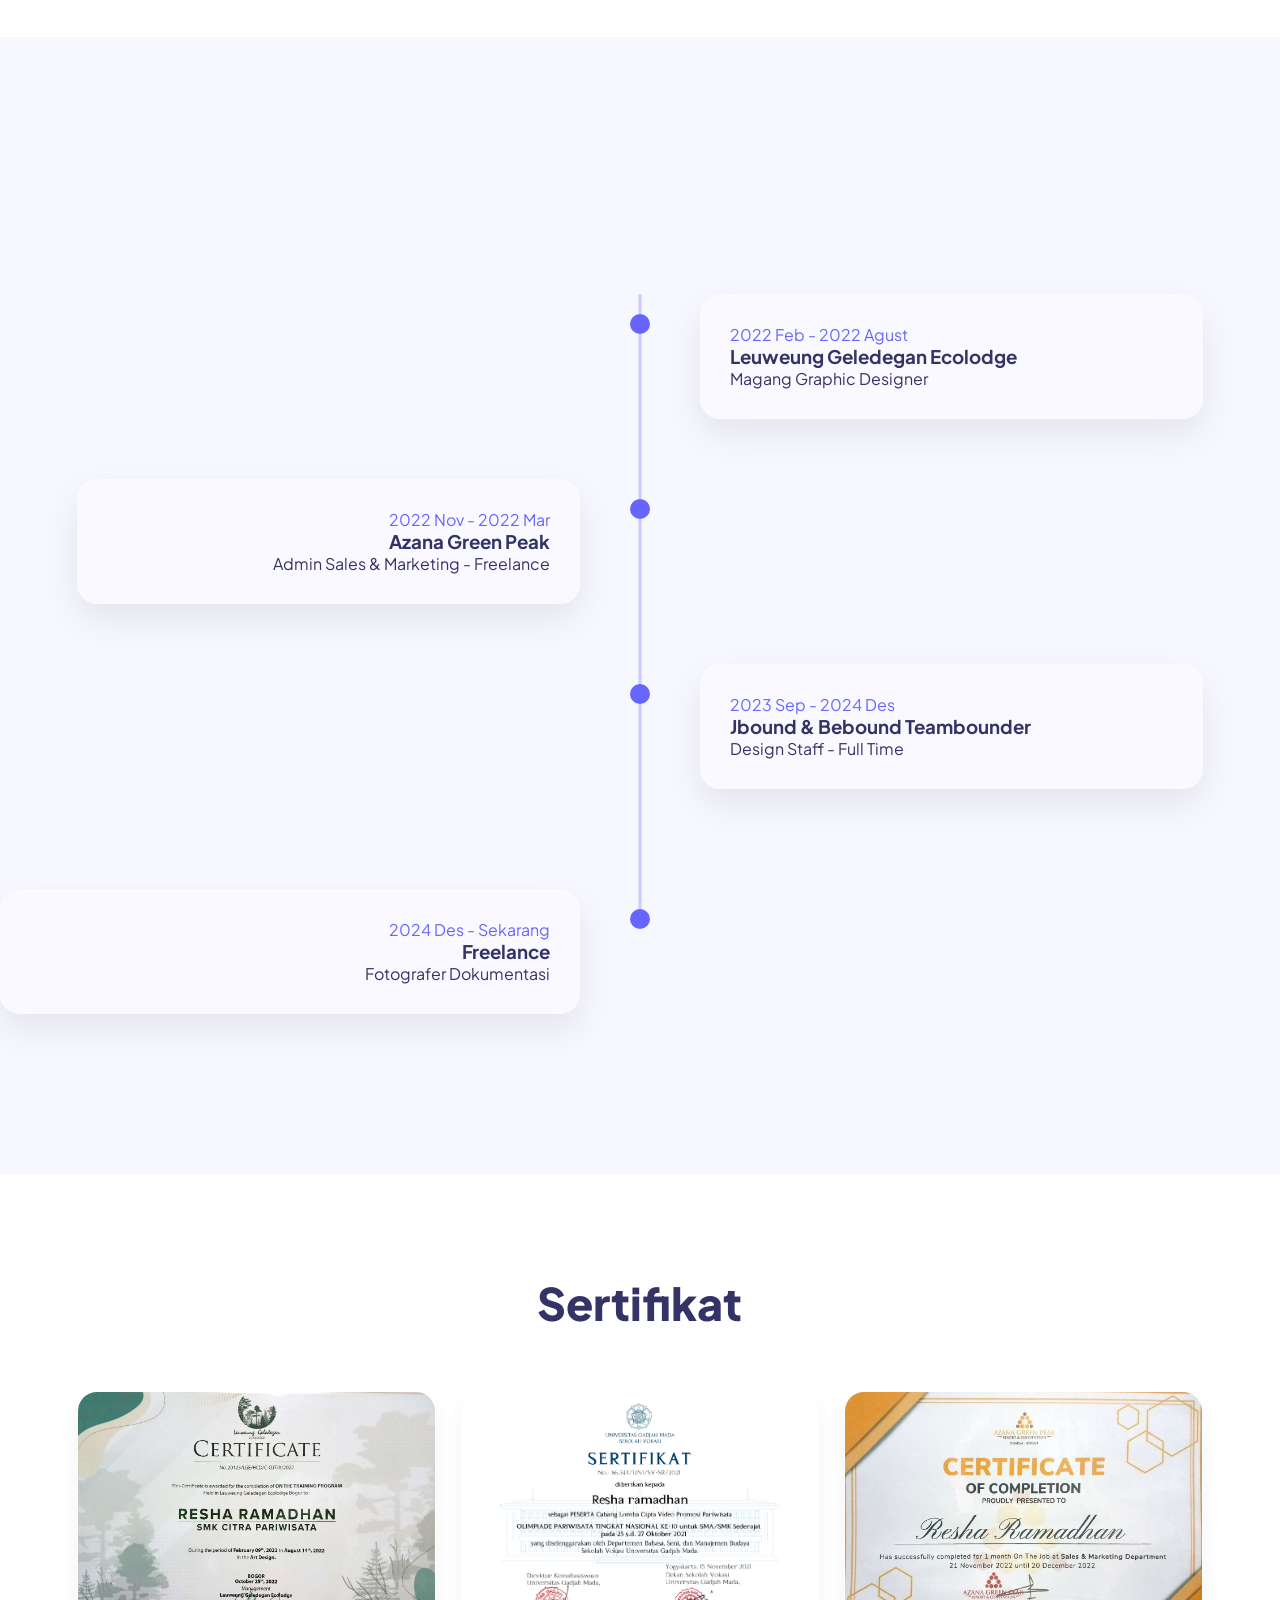
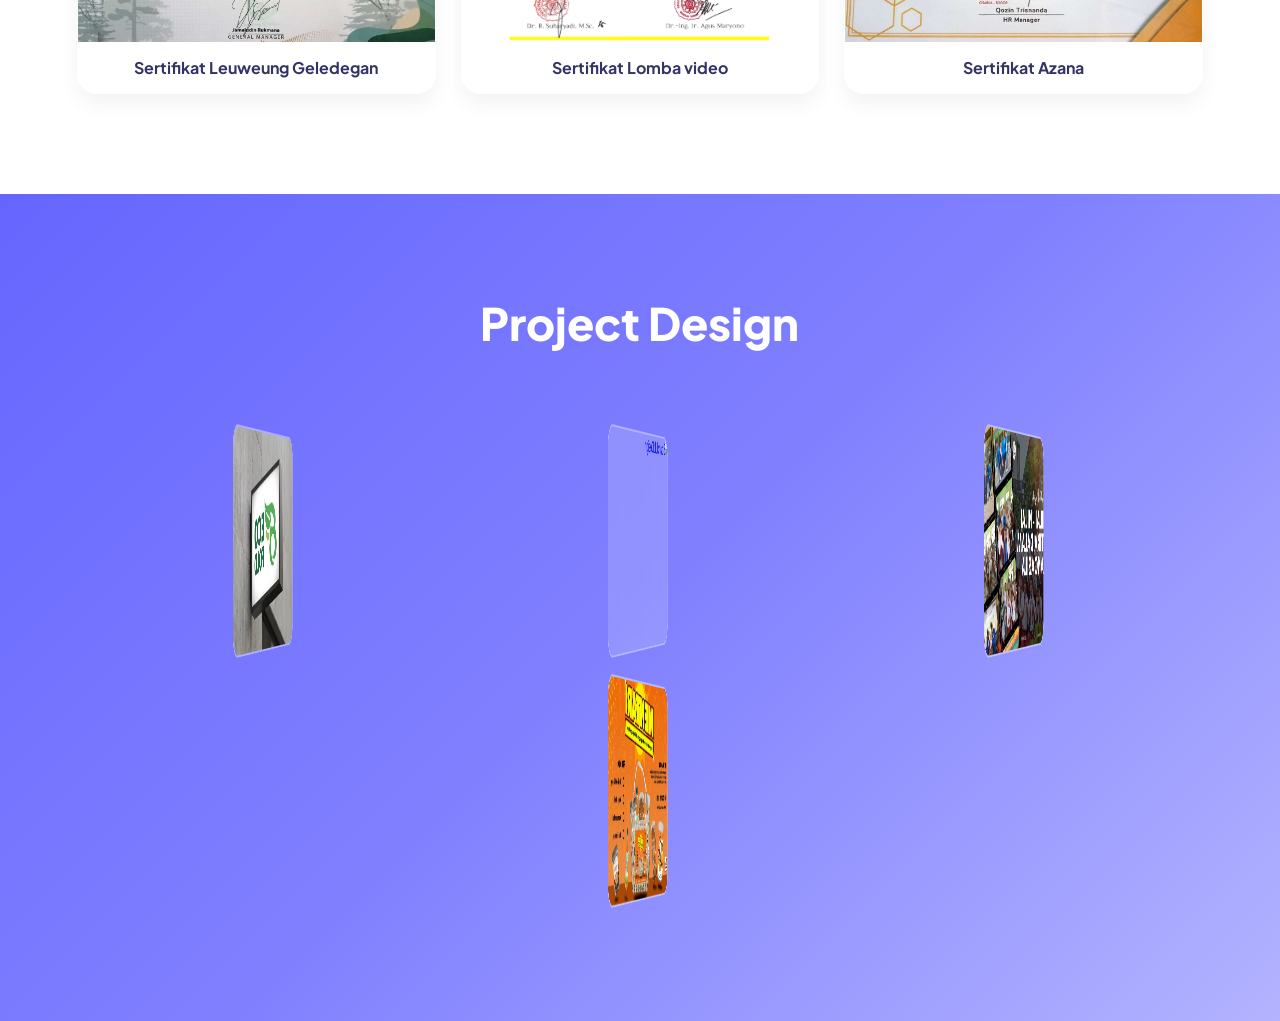
==== commit f5b19880: "Add files via upload" ====
--- a/index.html
+++ b/index.html
@@ -11,31 +11,34 @@
 </head>
 <body class="light-mode overflow-x-hidden">
 
-    <nav class="navbar">
-        <div class="nav-container">
-            <div class="nav-left">
-                <div class="logo-box">
-                    <img src="home/LOGO PORTOFOLIO.png" alt="Logo" class="logo-img">
-                </div>
-            </div>
-            
-            <div class="nav-menu-wrapper">
-                <ul class="nav-menu">
-                    <li><a href="#home">Home</a></li>
-                    <li><a href="#about">About</a></li>
-                    <li><a href="#experience">Experience</a></li>
-                    <li><a href="#projects">Project</a></li>
-                </ul>
-            </div>
-            
-            <div class="nav-right">
-                <button id="theme-toggle" class="theme-btn">
-                    <i id="theme-icon" class="fas fa-moon"></i>
-                </button>
-            </div>
-        </div>
-    </nav>
-
+<nav class="navbar">
+    <div class="nav-container">
+        <div class="nav-left">
+            <div class="logo-box">
+                <img src="home/LOGO PORTOFOLIO.png" alt="Logo" class="logo-img">
+            </div>
+        </div>
+        
+        <button class="mobile-menu-btn" id="mobile-toggle" style="display: none;">
+            <i class="fas fa-bars"></i>
+        </button>
+
+        <div class="nav-menu-wrapper" id="nav-wrapper">
+            <ul class="nav-menu">
+                <li><a href="#home">Home</a></li>
+                <li><a href="#about">About</a></li>
+                <li><a href="#experience">Experience</a></li>
+                <li><a href="#projects">Project</a></li>
+            </ul>
+        </div>
+        
+        <div class="nav-right">
+            <button id="theme-toggle" class="theme-btn">
+                <i id="theme-icon" class="fas fa-moon"></i>
+            </button>
+        </div>
+    </div>
+</nav>
     <section id="home" class="hero">
         <canvas id="wormCanvas"></canvas>
         <canvas id="starCanvas"></canvas>
--- a/style.css
+++ b/style.css
@@ -314,4 +314,90 @@
     }
     .hero h1 { font-size: 3.5rem; }
     .about-grid { grid-template-columns: 1fr; }
+}
+/* --- Tambahan CSS Responsif Tanpa Merusak Kode Asli --- */
+
+/* Tombol Menu Mobile */
+.mobile-menu-btn {
+    background: var(--primary);
+    color: white;
+    border: none;
+    width: 45px;
+    height: 45px;
+    border-radius: 50%;
+    cursor: pointer;
+    align-items: center;
+    justify-content: center;
+    font-size: 1.2rem;
+    z-index: 1001;
+}
+
+/* TABLET (Lebar layar di bawah 1024px) */
+@media (max-width: 1024px) {
+    .hero h1 { font-size: 4.5rem; }
+    .about-grid { gap: 30px; }
+    .project-link { width: calc(50% - 30px); } /* Jadi 2 kolom */
+    .cert-grid { grid-template-columns: repeat(2, 1fr); }
+}
+
+/* HANDPHONE (Lebar layar di bawah 768px) */
+@media (max-width: 768px) {
+    .mobile-menu-btn { display: flex !important; } /* Munculkan tombol menu */
+
+    /* Sembunyikan Navigasi Asli & Ubah jadi Menu Dropdown */
+    .nav-menu-wrapper {
+        position: fixed;
+        top: 85px;
+        left: -110%; /* Sembunyi di kiri */
+        width: 90%;
+        background: var(--glass);
+        backdrop-filter: blur(20px);
+        transition: 0.5s ease-in-out;
+        border-radius: 25px;
+        padding: 20px;
+        z-index: 999;
+    }
+
+    /* Saat menu aktif */
+    .nav-menu-wrapper.active { left: 5%; }
+
+    .nav-menu {
+        flex-direction: column;
+        gap: 15px;
+        text-align: center;
+    }
+
+    .nav-left, .nav-right { flex: none; }
+
+    /* Hero */
+    .hero h1 { font-size: 3rem; }
+
+    /* About Section */
+    .about-grid { 
+        grid-template-columns: 1fr; /* Jadi satu baris ke bawah */
+        text-align: center; 
+    }
+    
+    .profile-glass-container { margin-top: 50px; }
+    .glass-shape { margin: auto; width: 280px; height: 380px; }
+
+    /* Atur Skill Node agar tidak keluar layar HP */
+    .p-ps { left: -10px; }
+    .p-ai { right: -10px; }
+    .p-cc { left: -15px; }
+    .p-cv { right: -10px; }
+
+    /* Journey Section (Garis pindah ke kiri) */
+    .journey-line { left: 20px; transform: none; }
+    .journey-item { 
+        width: 100%; 
+        text-align: left !important; 
+        padding-left: 50px !important; 
+        padding-right: 0 !important; 
+    }
+    .dot { left: 12px !important; right: auto !important; }
+
+    /* Sertifikat & Project Jadi 1 Kolom */
+    .cert-grid { grid-template-columns: 1fr; }
+    .project-link { width: 100%; }
 }
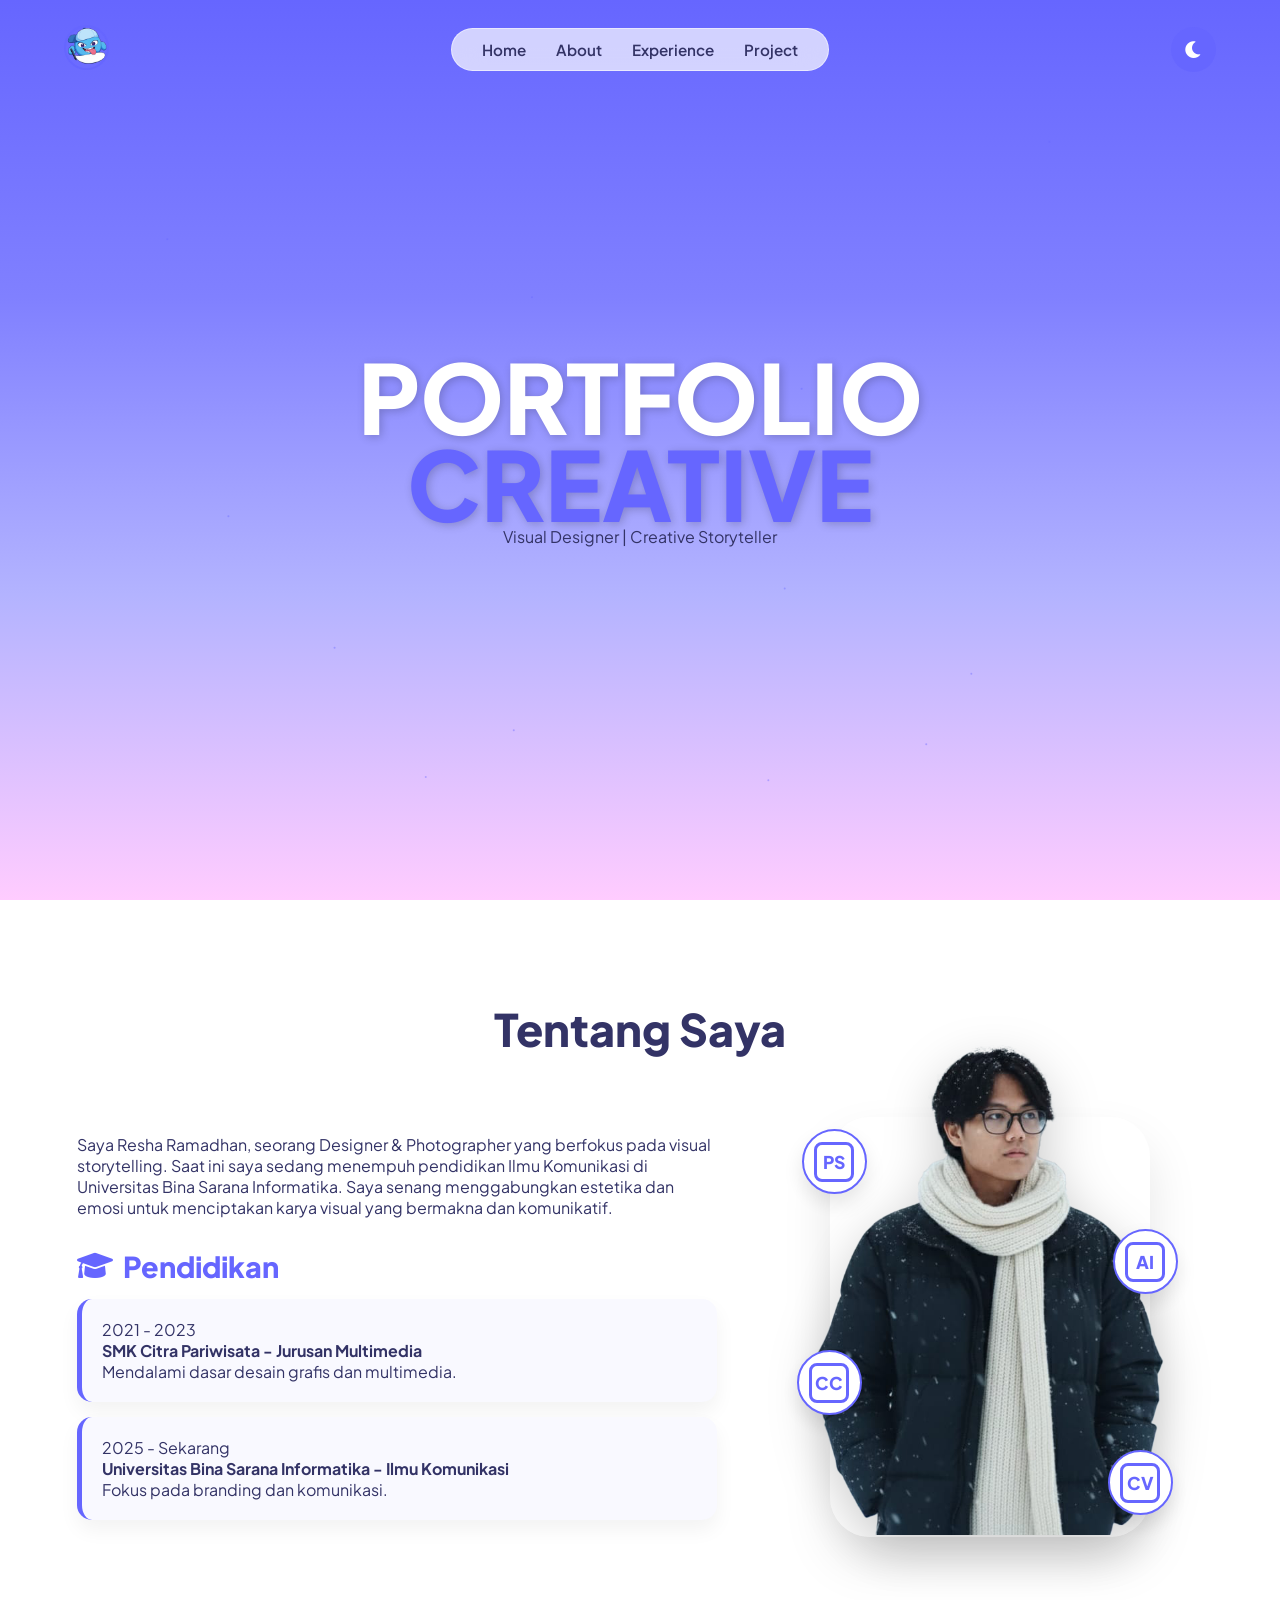
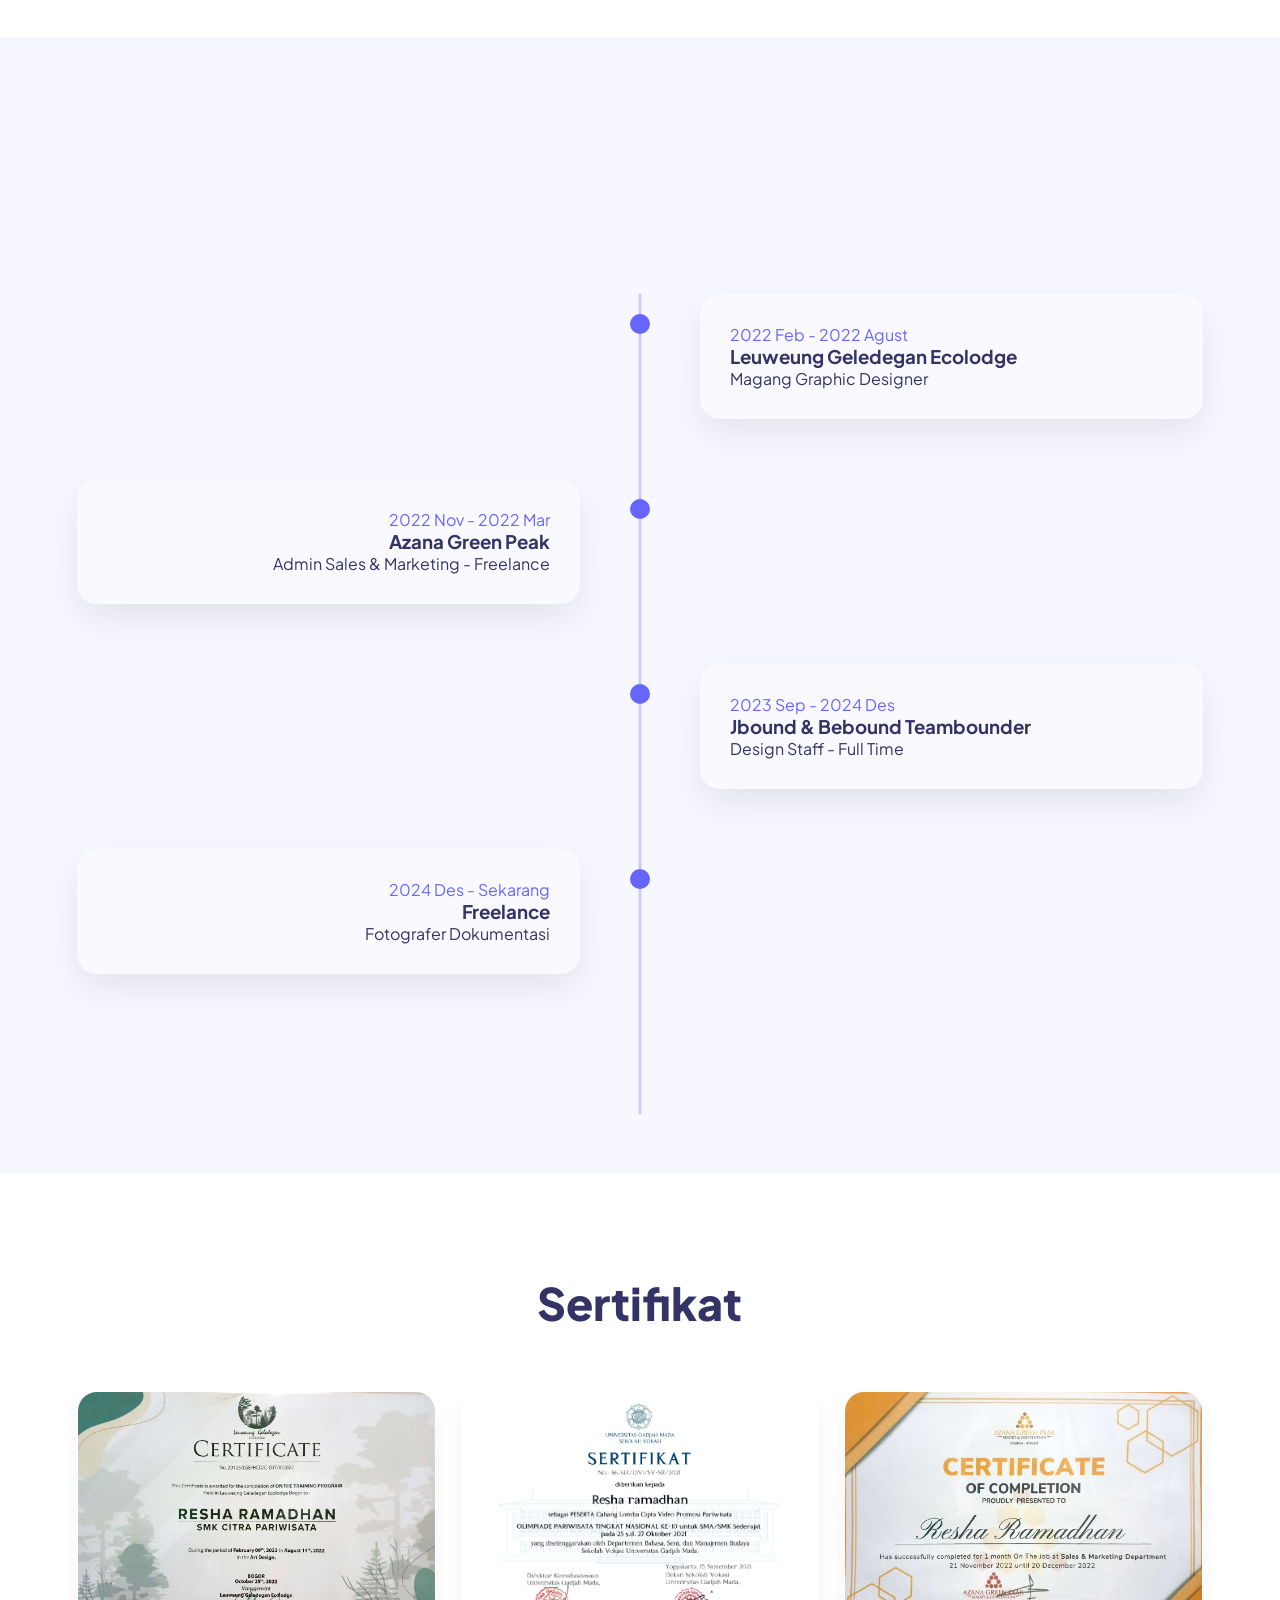
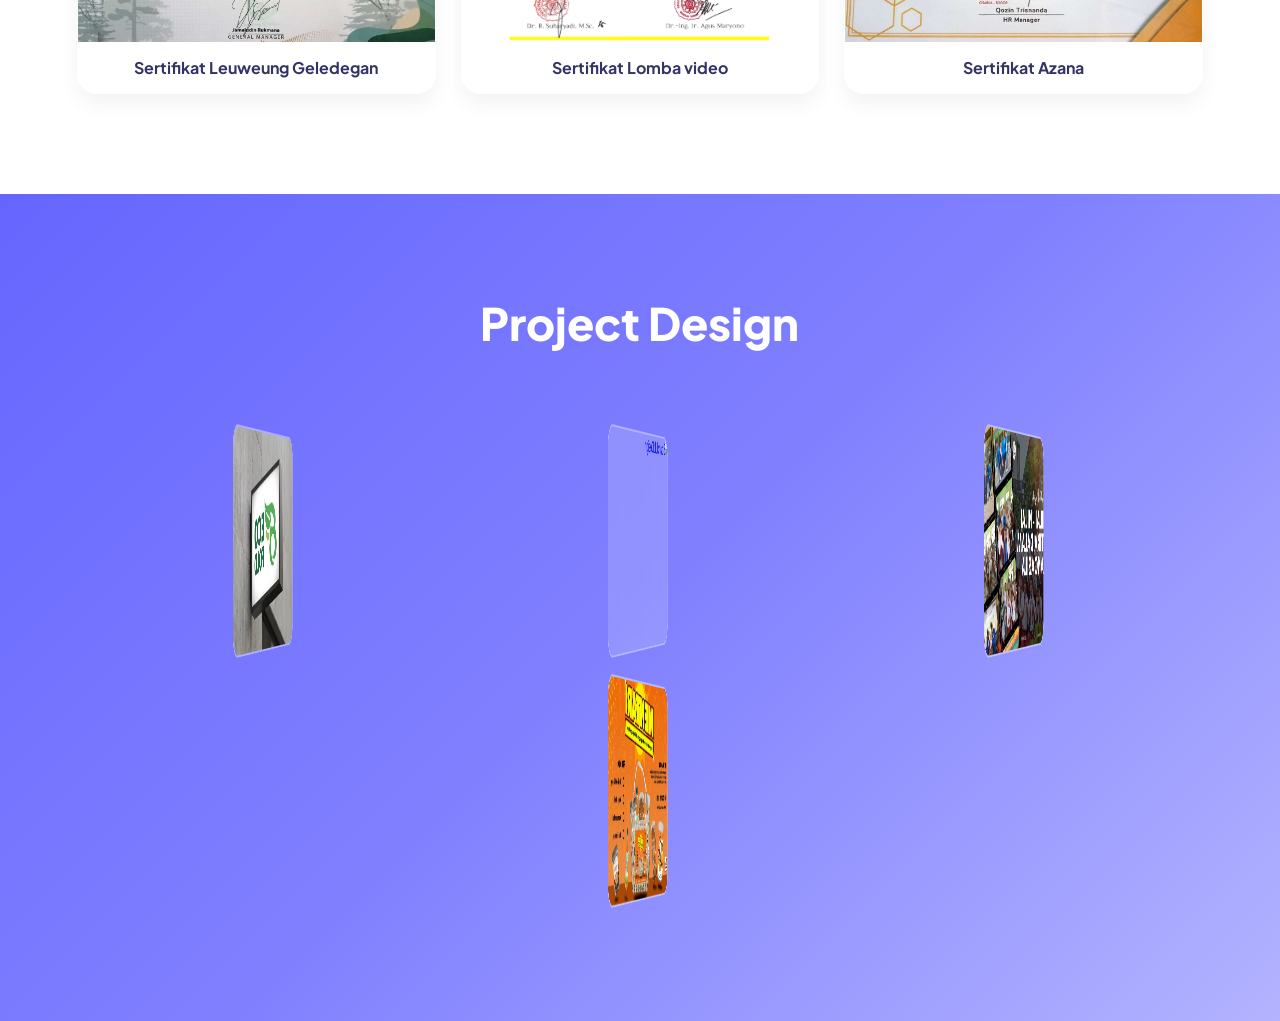
==== commit ad427c9b: "Add files via upload" ====
--- a/index.html
+++ b/index.html
@@ -2,14 +2,14 @@
 <html lang="id">
 <head>
     <meta charset="UTF-8">
-    <meta name="viewport" content="width=device-width, initial-scale=1.0">
+    <meta name="viewport" content="width=device-width, initial-scale=1.0, maximum-scale=1.0, user-scalable=no">
     <title>Creative Portfolio | Aurora Pastel & Hybrid Background</title>
     <link href="https://fonts.googleapis.com/css2?family=Plus+Jakarta+Sans:wght@300;400;600;800&display=swap" rel="stylesheet">
     <link rel="stylesheet" href="https://cdnjs.cloudflare.com/ajax/libs/font-awesome/6.0.0/css/all.min.css">
     <link href="https://unpkg.com/aos@2.3.1/dist/aos.css" rel="stylesheet">
     <link rel="stylesheet" href="style.css">
 </head>
-<body class="light-mode overflow-x-hidden">
+<body class="light-mode">
 
 <nav class="navbar">
     <div class="nav-container">
@@ -19,11 +19,7 @@
             </div>
         </div>
         
-        <button class="mobile-menu-btn" id="mobile-toggle" style="display: none;">
-            <i class="fas fa-bars"></i>
-        </button>
-
-        <div class="nav-menu-wrapper" id="nav-wrapper">
+        <div class="nav-menu-wrapper">
             <ul class="nav-menu">
                 <li><a href="#home">Home</a></li>
                 <li><a href="#about">About</a></li>
@@ -39,6 +35,7 @@
         </div>
     </div>
 </nav>
+
     <section id="home" class="hero">
         <canvas id="wormCanvas"></canvas>
         <canvas id="starCanvas"></canvas>
@@ -134,9 +131,8 @@
                     <p>Design Staff - Full Time</p>
                 </div>
             </div>
-        </div>
-
-            <div class="journey-item" data-aos="fade-right">
+
+            <div class="journey-item" data-aos="fade-left">
                 <div class="dot"></div>
                 <div class="journey-card">
                     <span class="year accent-text">2024 Des - Sekarang</span>
@@ -145,7 +141,6 @@
                 </div>
             </div>
         </div>
-
     </section>
 
     <section class="section container relative z-10">
@@ -169,50 +164,37 @@
         </div>
     </section>
 
- <section id="projects" class="section project-bg relative z-10">
-    <div class="container">
-        <h2 class="section-title" data-aos="fade-up">Project Design</h2>
-        <div class="project-grid">
-            
-            <a href="ecofold.html" class="project-link" data-aos="flip-left">
-                <div class="project-box">
-                    <img src="image/logo/ecofold/sign here.png" alt="Logo Design" class="project-img">
-                    <div class="project-overlay">
-                        <span>Design Logo</span>
-                    </div>
-                </div>
-            </a>
-
-            <a href="halaman-spanduk.html" class="project-link" data-aos="flip-left">
-                <div class="project-box">
-                    <img src="image/spanduk/23 -24 Juni 2024 SDN Teluk Pucung 6.jpg" alt="Spanduk Design" class="project-img">
-                    <div class="project-overlay">
-                        <span>Design Spanduk</span>
-                    </div>
-                </div>
-            </a>
-
-            <a href="youtube.html" class="project-link" data-aos="flip-left">
-                <div class="project-box">
-                    <img src="image/thumbnail/Pengabdian Masyarakat (2).jpg" alt="Thumbnail YT" class="project-img">
-                    <div class="project-overlay">
-                        <span>Thumbnail</span>
-                    </div>
-                </div>
-            </a>
-
-            <a href="socmed.html" class="project-link" data-aos="flip-left"> 
-                <div class="project-box">
-                    <img src="image/design/mentari.jpg" alt="Design Postingan" class="project-img">
-                    <div class="project-overlay">
-                        <span>Design Postingan</span>
-                    </div>
-                </div>
-            </a>
-
-        </div>
-    </div>
-</section>
+    <section id="projects" class="section project-bg relative z-10">
+        <div class="container">
+            <h2 class="section-title" data-aos="fade-up">Project Design</h2>
+            <div class="project-grid">
+                <a href="ecofold.html" class="project-link" data-aos="flip-left">
+                    <div class="project-box">
+                        <img src="image/logo/ecofold/sign here.png" alt="Logo Design" class="project-img">
+                        <div class="project-overlay"><span>Design Logo</span></div>
+                    </div>
+                </a>
+                <a href="halaman-spanduk.html" class="project-link" data-aos="flip-left">
+                    <div class="project-box">
+                        <img src="image/spanduk/23 -24 Juni 2024 SDN Teluk Pucung 6.jpg" alt="Spanduk Design" class="project-img">
+                        <div class="project-overlay"><span>Design Spanduk</span></div>
+                    </div>
+                </a>
+                <a href="youtube.html" class="project-link" data-aos="flip-left">
+                    <div class="project-box">
+                        <img src="image/thumbnail/Pengabdian Masyarakat (2).jpg" alt="Thumbnail YT" class="project-img">
+                        <div class="project-overlay"><span>Thumbnail</span></div>
+                    </div>
+                </a>
+                <a href="socmed.html" class="project-link" data-aos="flip-left"> 
+                    <div class="project-box">
+                        <img src="image/design/mentari.jpg" alt="Design Postingan" class="project-img">
+                        <div class="project-overlay"><span>Design Postingan</span></div>
+                    </div>
+                </a>
+            </div>
+        </div>
+    </section>
 
     <script src="https://unpkg.com/aos@2.3.1/dist/aos.js"></script>
     <script src="script.js"></script>
--- a/style.css
+++ b/style.css
@@ -36,7 +36,7 @@
 
 * { margin: 0; padding: 0; box-sizing: border-box; font-family: 'Plus Jakarta Sans', sans-serif; }
 html { scroll-behavior: smooth; overflow-x: hidden; }
-body { background-color: var(--bg); color: var(--text); transition: all 0.5s ease; width: 100%; }
+body { background-color: var(--bg); color: var(--text); transition: all 0.5s ease; width: 100%; overflow-x: hidden; }
 
 .container { width: 88%; max-width: 1200px; margin: auto; }
 .section { padding: 100px 0; position: relative; }
@@ -206,11 +206,10 @@
     box-shadow: 0 10px 20px rgba(0,0,0,0.05); 
 }
 
-/* Memastikan gambar sertifikat tidak pecah keluar */
 .cert-card img, .slide { 
     width: 100%; 
     height: 250px; 
-    object-fit: cover; /* Crop otomatis agar rapi */
+    object-fit: cover; 
     display: block;
 }
 
@@ -219,7 +218,7 @@
 .slide.active { opacity: 1; }
 .cert-label { padding: 15px; font-weight: 700; color: var(--text); }
 
-/* --- Projects (FIXED & LINK COMPATIBLE) --- */
+/* --- Projects --- */
 .project-bg { 
     background: linear-gradient(135deg, var(--p1) 0%, var(--p2) 50%, var(--p3) 100%); 
     color: #ffffff; 
@@ -229,22 +228,21 @@
     display: flex; 
     flex-wrap: wrap; 
     justify-content: center; 
-    gap: 30px; /* Jarak antar kotak lebih lega */
+    gap: 30px; 
     padding: 20px 0;
 }
 
-/* Ini kunci perbaikannya: Link harus punya ukuran, Box harus 100% */
 .project-link {
     text-decoration: none;
     display: block;
-    width: calc(33.333% - 30px); /* 3 kolom */
-    min-width: 280px; /* Biar gak kekecilan */
+    width: calc(33.333% - 30px); 
+    min-width: 280px; 
     transition: transform 0.4s ease;
 }
 
 .project-box { 
     position: relative;
-    width: 100%; /* Mengikuti ukuran project-link */
+    width: 100%; 
     height: 220px; 
     background: rgba(255,255,255,0.15); 
     backdrop-filter: blur(10px);
@@ -260,17 +258,14 @@
 .project-img {
     width: 100%;
     height: 100%;
-    object-fit: cover; /* Gambar tetap rapi di dalam kotak */
+    object-fit: cover; 
     display: block;
     transition: 0.5s ease;
 }
 
 .project-overlay {
     position: absolute;
-    top: 0; 
-    left: 0; 
-    width: 100%; 
-    height: 100%;
+    inset: 0;
     background: rgba(102, 102, 255, 0.8);
     display: flex; 
     align-items: center; 
@@ -285,119 +280,51 @@
     font-weight: 800; 
     color: #ffffff; 
     text-transform: uppercase;
-    letter-spacing: 1px;
-}
-
-/* Hover Effect */
-.project-link:hover {
-    transform: translateY(-10px);
-}
-
-.project-link:hover .project-overlay { 
-    opacity: 1; 
-}
-
-.project-link:hover .project-img { 
-    transform: scale(1.1); 
-}
-
-/* --- Responsive Update --- */
-@media (max-width: 1024px) {
-    .project-link {
-        width: calc(50% - 30px); /* 2 kolom di tablet */
-    }
-}
-
-@media (max-width: 768px) {
-    .project-link { 
-        width: 100%; /* 1 kolom di HP */
-    }
-    .hero h1 { font-size: 3.5rem; }
-    .about-grid { grid-template-columns: 1fr; }
-}
-/* --- Tambahan CSS Responsif Tanpa Merusak Kode Asli --- */
-
-/* Tombol Menu Mobile */
-.mobile-menu-btn {
-    background: var(--primary);
-    color: white;
-    border: none;
-    width: 45px;
-    height: 45px;
-    border-radius: 50%;
-    cursor: pointer;
-    align-items: center;
-    justify-content: center;
-    font-size: 1.2rem;
-    z-index: 1001;
-}
-
-/* TABLET (Lebar layar di bawah 1024px) */
+}
+
+.project-link:hover { transform: translateY(-10px); }
+.project-link:hover .project-overlay { opacity: 1; }
+.project-link:hover .project-img { transform: scale(1.1); }
+
+/* ==========================================================
+   BAGIAN RESPONSIVE (TAMBAHKAN DI SINI TANPA POTONG ATAS)
+   ========================================================== */
+
+/* Tablet & HP: Mencegah Layar Bocor */
 @media (max-width: 1024px) {
     .hero h1 { font-size: 4.5rem; }
-    .about-grid { gap: 30px; }
-    .project-link { width: calc(50% - 30px); } /* Jadi 2 kolom */
+    .project-link { width: calc(50% - 30px); }
     .cert-grid { grid-template-columns: repeat(2, 1fr); }
 }
 
-/* HANDPHONE (Lebar layar di bawah 768px) */
 @media (max-width: 768px) {
-    .mobile-menu-btn { display: flex !important; } /* Munculkan tombol menu */
-
-    /* Sembunyikan Navigasi Asli & Ubah jadi Menu Dropdown */
-    .nav-menu-wrapper {
-        position: fixed;
-        top: 85px;
-        left: -110%; /* Sembunyi di kiri */
-        width: 90%;
-        background: var(--glass);
-        backdrop-filter: blur(20px);
-        transition: 0.5s ease-in-out;
-        border-radius: 25px;
-        padding: 20px;
-        z-index: 999;
-    }
-
-    /* Saat menu aktif */
-    .nav-menu-wrapper.active { left: 5%; }
-
-    .nav-menu {
-        flex-direction: column;
-        gap: 15px;
-        text-align: center;
-    }
-
-    .nav-left, .nav-right { flex: none; }
-
-    /* Hero */
-    .hero h1 { font-size: 3rem; }
-
-    /* About Section */
-    .about-grid { 
-        grid-template-columns: 1fr; /* Jadi satu baris ke bawah */
-        text-align: center; 
-    }
+    /* Navbar Tetap Desktop Style tapi Mengecil */
+    .navbar { width: 95%; top: 15px; }
+    .nav-menu-wrapper { padding: 8px 15px; }
+    .nav-menu { gap: 12px; }
+    .nav-menu a { font-size: 0.75rem; }
+    .logo-img { height: 35px; width: 35px; }
+    .theme-btn { width: 35px; height: 35px; font-size: 1rem; }
+
+    /* Layout Content */
+    .hero h1 { font-size: 2.8rem; line-height: 1.1; }
+    .hero-content { padding: 0 15px; }
+    .about-grid { grid-template-columns: 1fr; text-align: center; gap: 40px; }
     
-    .profile-glass-container { margin-top: 50px; }
-    .glass-shape { margin: auto; width: 280px; height: 380px; }
-
-    /* Atur Skill Node agar tidak keluar layar HP */
-    .p-ps { left: -10px; }
-    .p-ai { right: -10px; }
-    .p-cc { left: -15px; }
-    .p-cv { right: -10px; }
-
-    /* Journey Section (Garis pindah ke kiri) */
+    /* About & Skills Fix */
+    .glass-shape { width: 260px; height: 360px; margin: auto; }
+    .skill-node { width: 50px; height: 50px; }
+    .custom-logo { width: 30px; height: 30px; font-size: 0.8rem; }
+    .p-ps { left: -10px; } .p-ai { right: -10px; }
+    .p-cc { left: -15px; } .p-cv { right: -10px; }
+
+    /* Journey Fix */
     .journey-line { left: 20px; transform: none; }
-    .journey-item { 
-        width: 100%; 
-        text-align: left !important; 
-        padding-left: 50px !important; 
-        padding-right: 0 !important; 
-    }
+    .journey-item { width: 100%; text-align: left !important; padding-left: 50px !important; padding-right: 0 !important; margin-bottom: 30px; }
     .dot { left: 12px !important; right: auto !important; }
-
-    /* Sertifikat & Project Jadi 1 Kolom */
+    .journey-card { padding: 20px; }
+
+    /* Grid Fix */
     .cert-grid { grid-template-columns: 1fr; }
     .project-link { width: 100%; }
 }
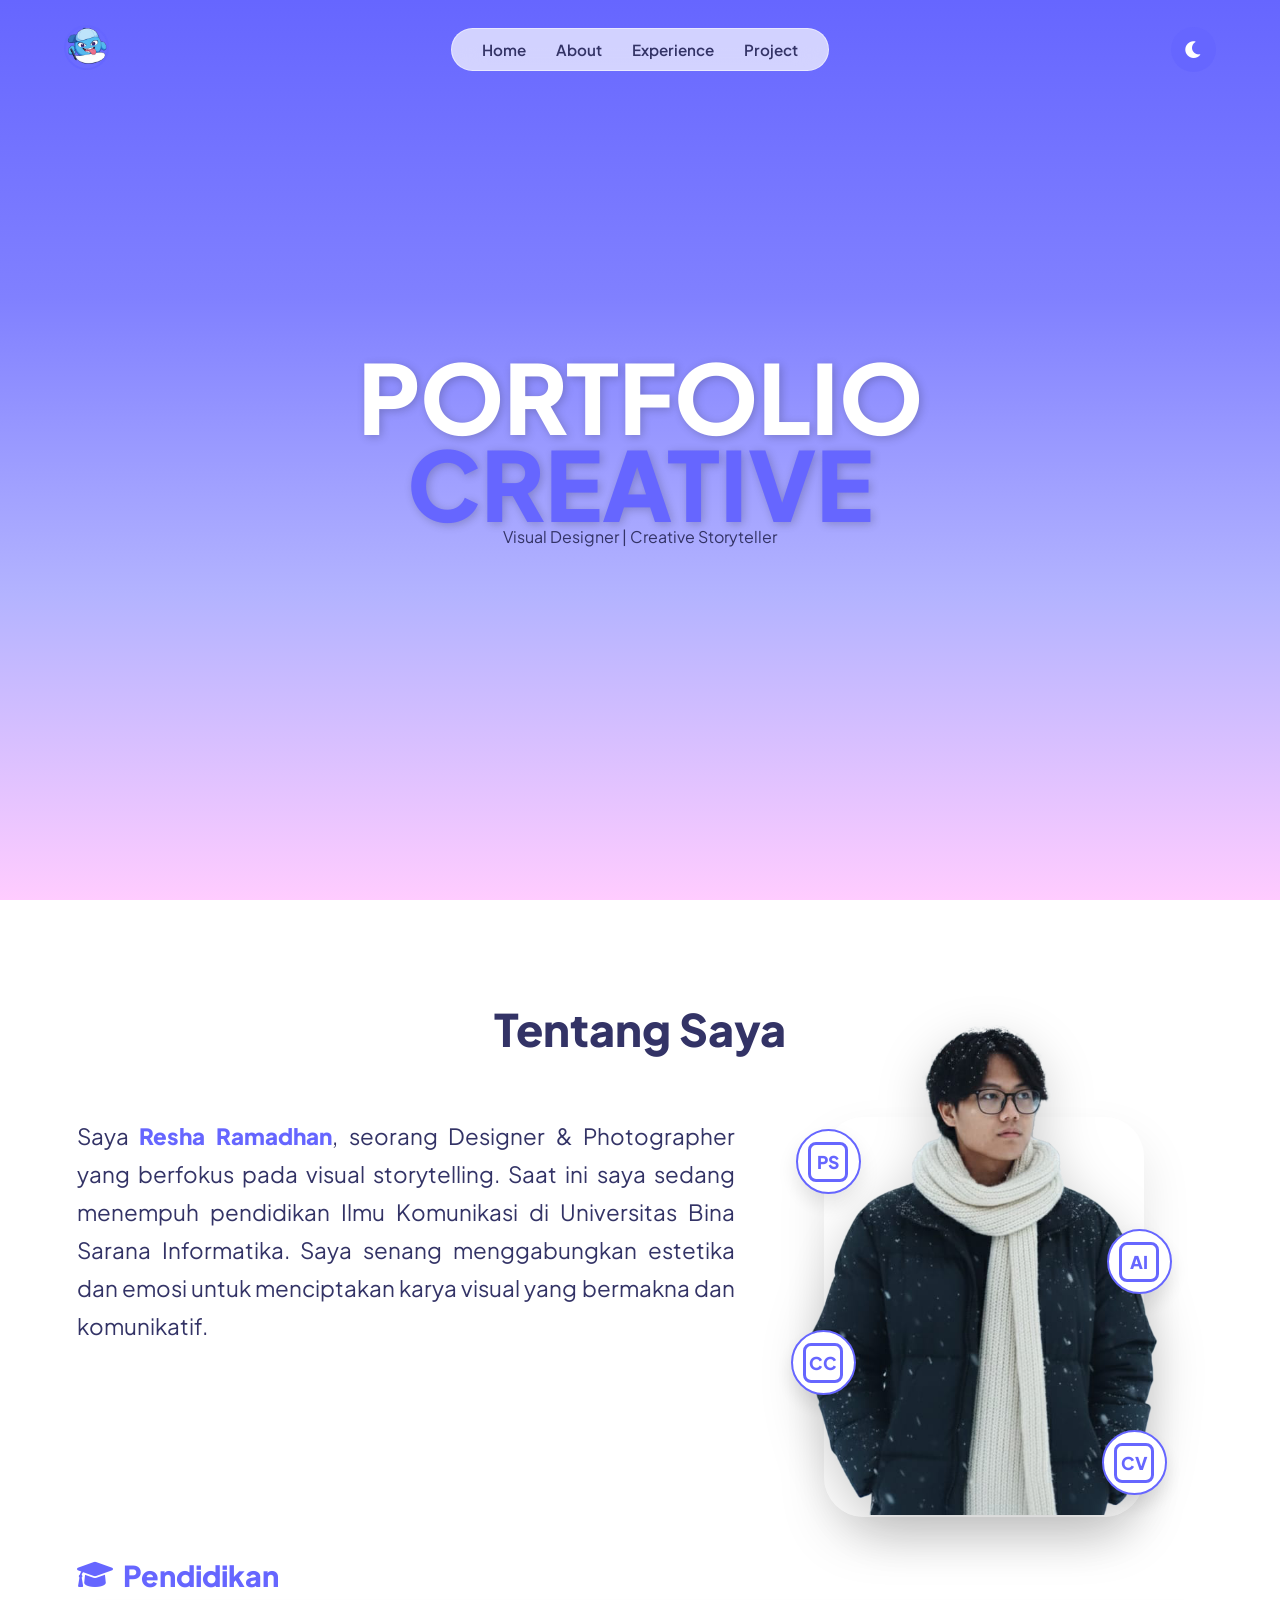
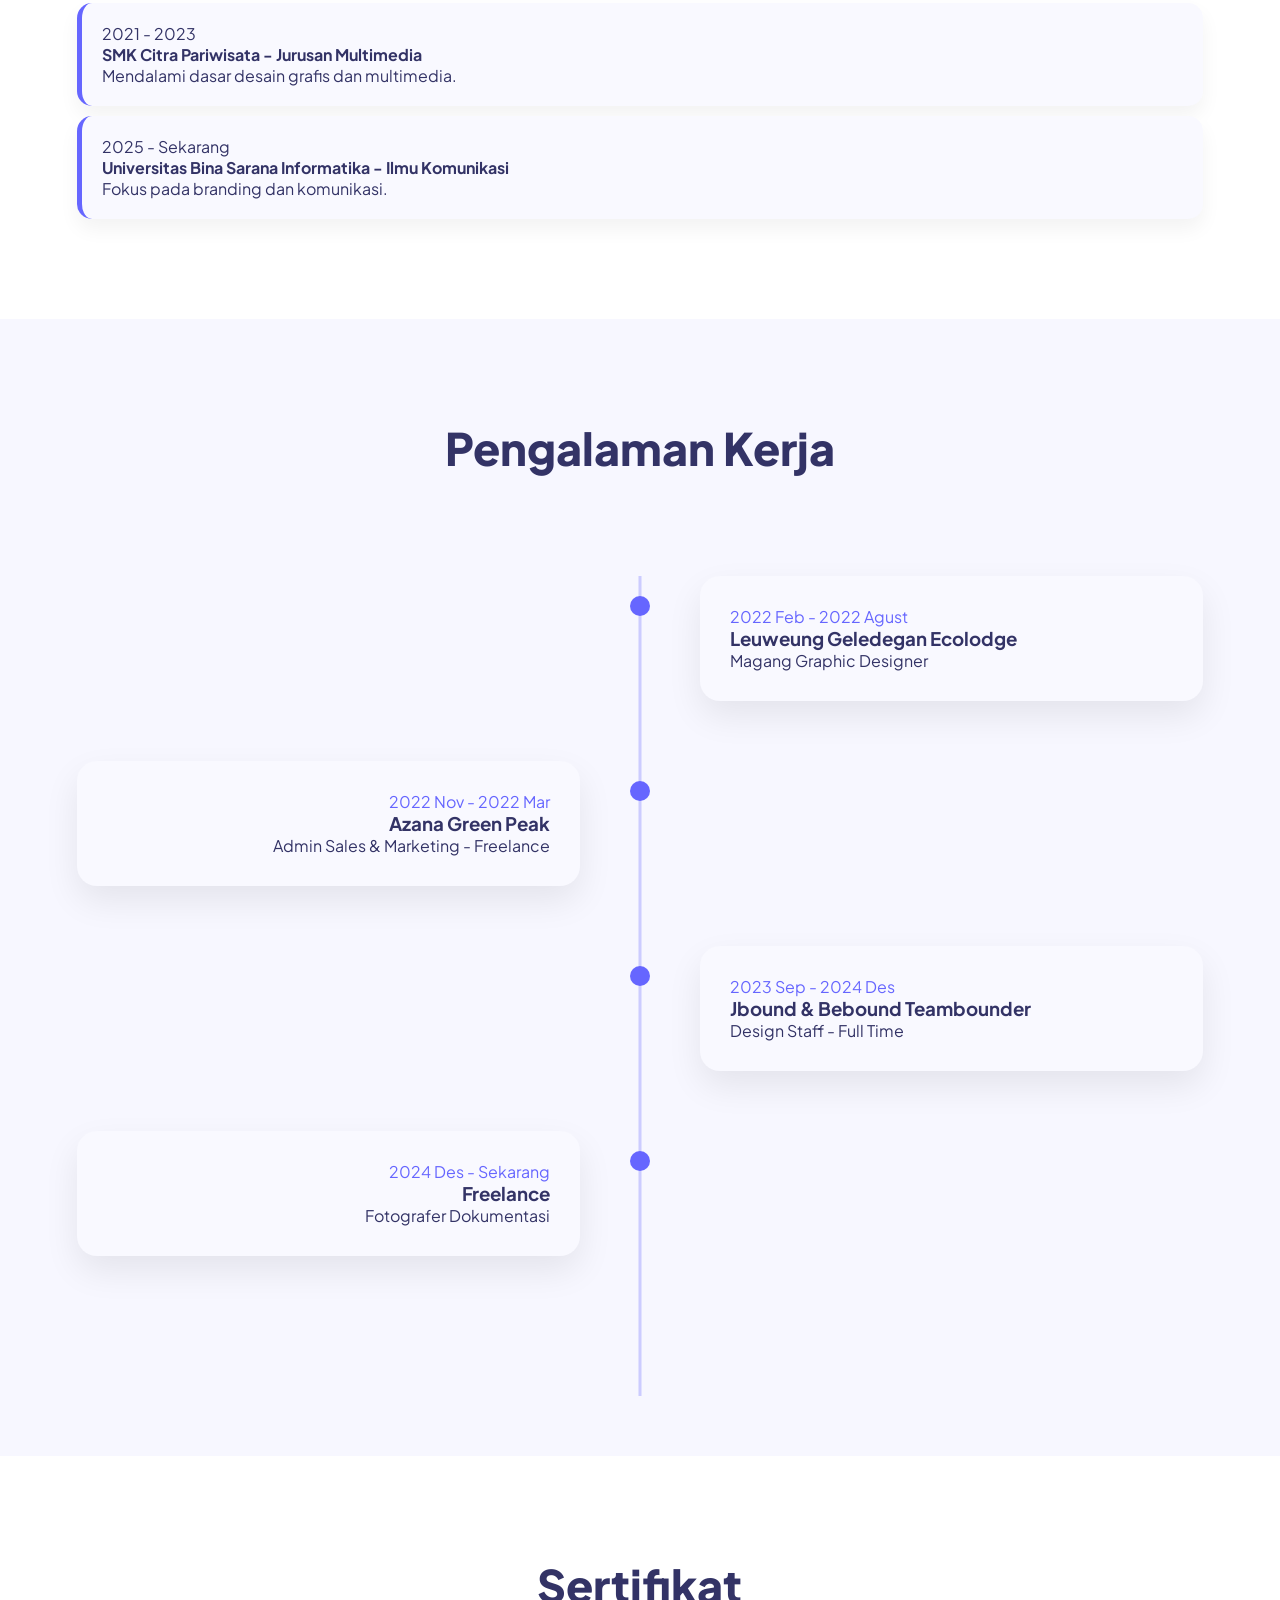
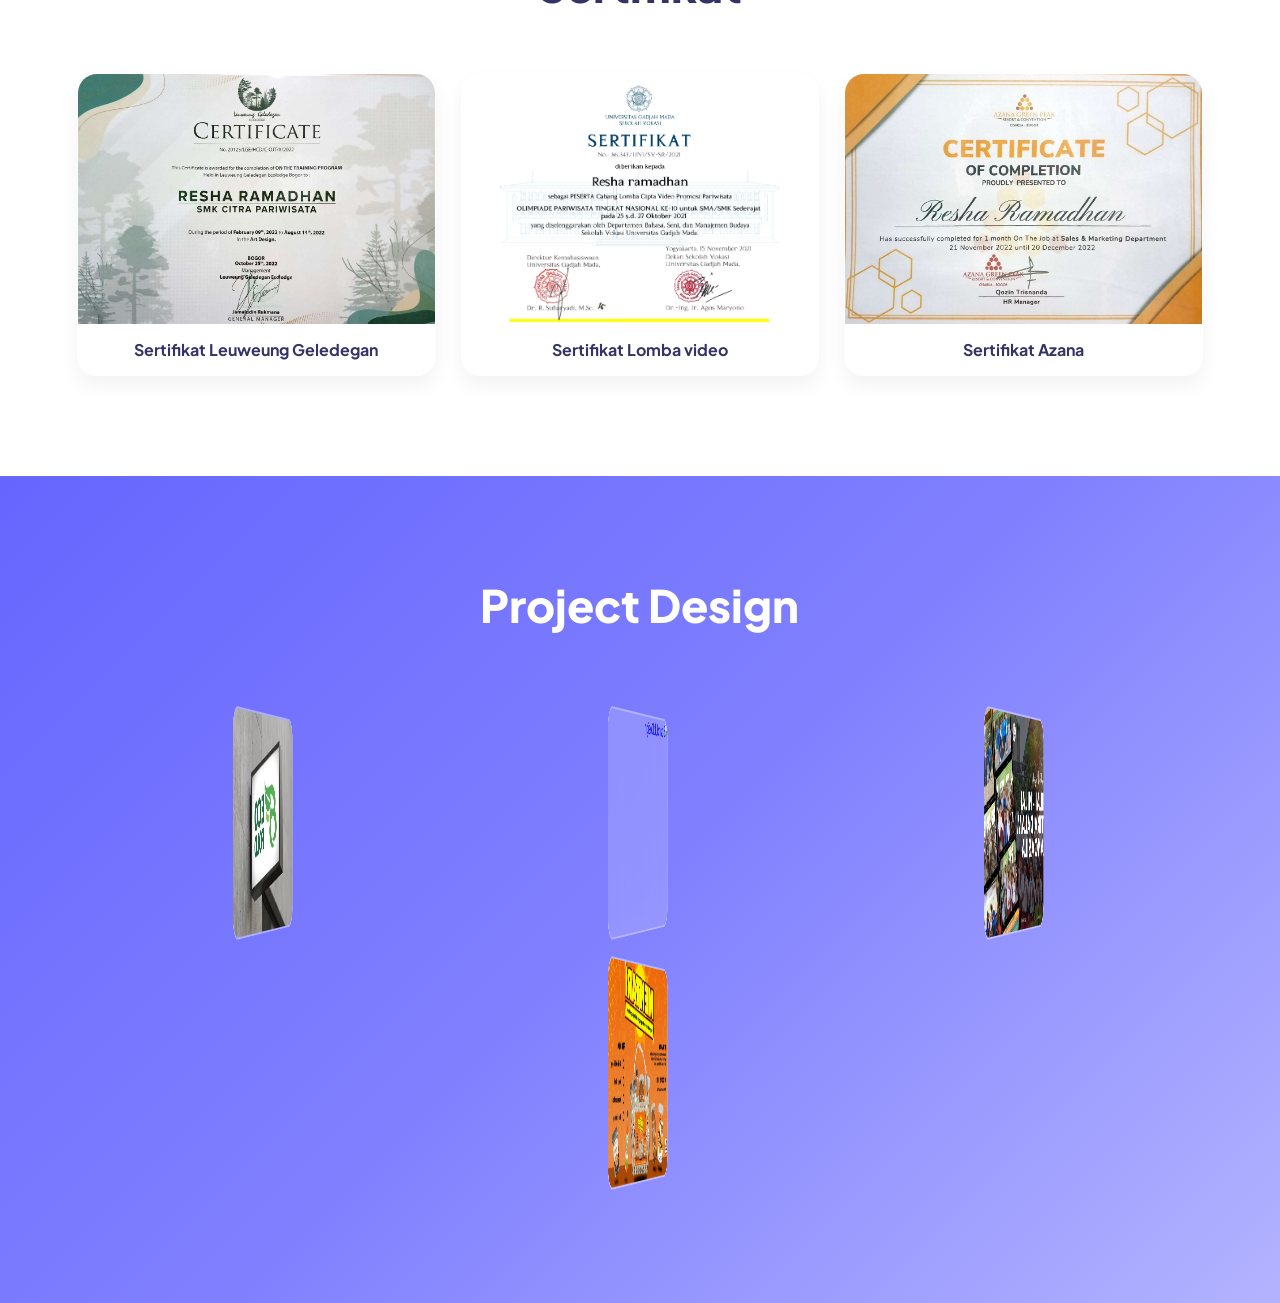
==== commit 586d2b3e: "Add files via upload" ====
--- a/index.html
+++ b/index.html
@@ -3,7 +3,7 @@
 <head>
     <meta charset="UTF-8">
     <meta name="viewport" content="width=device-width, initial-scale=1.0, maximum-scale=1.0, user-scalable=no">
-    <title>Creative Portfolio | Aurora Pastel & Hybrid Background</title>
+    <title>Creative Portfolio | Resha Ramadhan</title>
     <link href="https://fonts.googleapis.com/css2?family=Plus+Jakarta+Sans:wght@300;400;600;800&display=swap" rel="stylesheet">
     <link rel="stylesheet" href="https://cdnjs.cloudflare.com/ajax/libs/font-awesome/6.0.0/css/all.min.css">
     <link href="https://unpkg.com/aos@2.3.1/dist/aos.css" rel="stylesheet">
@@ -49,24 +49,9 @@
     <section id="about" class="section container relative z-10">
         <h2 class="section-title" data-aos="fade-up">Tentang Saya</h2>
         <div class="about-grid">
+            
             <div class="about-text" data-aos="fade-right">
-                <p>Saya Resha Ramadhan, seorang Designer & Photographer yang berfokus pada visual storytelling. Saat ini saya sedang menempuh pendidikan Ilmu Komunikasi di Universitas Bina Sarana Informatika. Saya senang menggabungkan estetika dan emosi untuk menciptakan karya visual yang bermakna dan komunikatif.</p>
-                
-                <div class="education-section-wrapper">
-                    <h3 class="education-main-title"><i class="fas fa-graduation-cap"></i> Pendidikan</h3>
-                    <div class="education-box">
-                        <div class="edu-card">
-                            <span>2021 - 2023</span>
-                            <h4>SMK Citra Pariwisata - Jurusan Multimedia</h4>
-                            <p>Mendalami dasar desain grafis dan multimedia.</p>
-                        </div>
-                        <div class="edu-card">
-                            <span>2025 - Sekarang</span>
-                            <h4>Universitas Bina Sarana Informatika - Ilmu Komunikasi</h4>
-                            <p>Fokus pada branding dan komunikasi.</p>
-                        </div>
-                    </div>
-                </div>
+                <p class="intro-p">Saya <span class="accent-text">Resha Ramadhan</span>, seorang Designer & Photographer yang berfokus pada visual storytelling. Saat ini saya sedang menempuh pendidikan Ilmu Komunikasi di Universitas Bina Sarana Informatika. Saya senang menggabungkan estetika dan emosi untuk menciptakan karya visual yang bermakna dan komunikatif.</p>
             </div>
 
             <div class="about-visual" data-aos="fade-left">
@@ -97,6 +82,22 @@
                     </div>
                 </div>
             </div>
+
+            <div class="education-section-wrapper" data-aos="fade-up">
+                <h3 class="education-main-title"><i class="fas fa-graduation-cap"></i> Pendidikan</h3>
+                <div class="education-box">
+                    <div class="edu-card">
+                        <span>2021 - 2023</span>
+                        <h4>SMK Citra Pariwisata - Jurusan Multimedia</h4>
+                        <p>Mendalami dasar desain grafis dan multimedia.</p>
+                    </div>
+                    <div class="edu-card">
+                        <span>2025 - Sekarang</span>
+                        <h4>Universitas Bina Sarana Informatika - Ilmu Komunikasi</h4>
+                        <p>Fokus pada branding dan komunikasi.</p>
+                    </div>
+                </div>
+            </div>
         </div>
     </section>
 
--- a/style.css
+++ b/style.css
@@ -13,8 +13,6 @@
     --glass: rgba(255, 255, 255, 0.7);
     --card: #f9f9ff;
     --worm-rgb: 102, 102, 255;
-
-    /* Stroke tambahan untuk Light Mode agar glass kelihatan */
     --glass-stroke: 1px solid rgba(255, 255, 255, 0.5);
     --glass-stroke-thick: 2px solid rgba(255, 255, 255, 0.6);
 }
@@ -28,8 +26,6 @@
     --glass: rgba(26, 26, 51, 0.7);
     --card: #26264d;
     --star-rgb: 255, 255, 255;
-
-    /* Stroke lebih tipis untuk Dark Mode */
     --glass-stroke: 1px solid rgba(255, 255, 255, 0.1);
     --glass-stroke-thick: 2px solid rgba(255, 255, 255, 0.15);
 }
@@ -45,44 +41,15 @@
 .z-10 { z-index: 10; }
 .accent-text { color: var(--accent); }
 
-/* --- Navbar Fixed --- */
-.navbar {
-    position: fixed; 
-    top: 25px; 
-    left: 50%; 
-    transform: translateX(-50%);
-    width: 90%; 
-    z-index: 1000;
-    background: transparent;
-}
-
-.nav-container { 
-    display: flex; 
-    justify-content: space-between; 
-    align-items: center; 
-}
-
-.nav-menu-wrapper {
-    background: var(--glass);
-    backdrop-filter: blur(15px);
-    -webkit-backdrop-filter: blur(15px);
-    border: var(--glass-stroke);
-    border-radius: 50px;
-    padding: 10px 30px;
-}
-
+/* --- Navbar --- */
+.navbar { position: fixed; top: 25px; left: 50%; transform: translateX(-50%); width: 90%; z-index: 1000; background: transparent; }
+.nav-container { display: flex; justify-content: space-between; align-items: center; }
+.nav-menu-wrapper { background: var(--glass); backdrop-filter: blur(15px); -webkit-backdrop-filter: blur(15px); border: var(--glass-stroke); border-radius: 50px; padding: 10px 30px; }
 .nav-left { flex: 1; }
 .logo-img { height: 45px; width: 45px; border-radius: 50%; object-fit: cover; border: 2px solid var(--primary); }
-
-.nav-menu { 
-    display: flex; 
-    justify-content: center; 
-    list-style: none; 
-    gap: 30px; 
-}
+.nav-menu { display: flex; justify-content: center; list-style: none; gap: 30px; }
 .nav-menu a { text-decoration: none; color: var(--text); font-weight: 600; font-size: 0.95rem; }
 .nav-menu a:hover { color: var(--primary); }
-
 .nav-right { flex: 1; display: flex; justify-content: flex-end; }
 .theme-btn { border: none; background: var(--primary); color: var(--bg); width: 45px; height: 45px; border-radius: 50%; cursor: pointer; display: flex; align-items: center; justify-content: center; font-size: 1.2rem; }
 
@@ -90,73 +57,43 @@
 .hero { height: 100vh; display: flex; align-items: center; justify-content: center; position: relative; overflow: hidden; }
 .light-mode .hero { background: linear-gradient(180deg, var(--p1) 0%, var(--p2) 33%, var(--p3) 66%, var(--p4) 100%); }
 .dark-mode .hero { background: linear-gradient(180deg, #1a1a33 0%, var(--p1) 50%, var(--p2) 100%); }
-
 #wormCanvas, #starCanvas { position: absolute; top: 0; left: 0; width: 100%; height: 100%; z-index: 1; pointer-events: none; transition: opacity 0.5s ease; }
 .light-mode #wormCanvas { display: block; opacity: 1; }
 .light-mode #starCanvas { display: none; opacity: 0; }
 .dark-mode #wormCanvas { display: none; opacity: 0; }
 .dark-mode #starCanvas { display: block; opacity: 1; }
-
 .hero-content { position: relative; z-index: 2; text-align: center; }
 .hero h1 { font-size: 6rem; font-weight: 900; line-height: 0.9; color: #ffffff; text-shadow: 2px 2px 10px rgba(0,0,0,0.2); }
 
-/* --- About & Profile --- */
-.about-grid { display: grid; grid-template-columns: 1.2fr 0.8fr; gap: 60px; align-items: center; }
-
-.profile-glass-container {
-    position: relative;
-    width: 100%;
-    display: flex;
-    justify-content: center;
-    align-items: center;
+/* --- About & Profile (OPTIMIZED) --- */
+.about-grid { 
+    display: grid; 
+    grid-template-columns: 1.2fr 0.8fr; 
+    gap: 30px; /* Jarak antar kolom dikecilkan */
+    align-items: flex-start; 
 }
 
-.glass-shape {
-    position: relative;
-    width: 320px;
-    height: 420px;
-    background: var(--glass);
-    backdrop-filter: blur(20px);
-    -webkit-backdrop-filter: blur(20px);
-    border: var(--glass-stroke-thick);
-    border-radius: 40px;
-    display: flex;
-    align-items: flex-end;
-    justify-content: center;
-    box-shadow: 0 25px 50px rgba(0, 0, 0, 0.1);
-    z-index: 5;
+/* Styling Teks Intro: Lebih gede dan Rata Kiri Kanan */
+.intro-p { 
+    font-size: 1.4rem; /* Ukuran teks diperbesar */
+    line-height: 1.7; 
+    text-align: justify; 
+    font-weight: 400;
+    color: var(--text);
+    margin-bottom: 0;
 }
 
-.profile-png {
-    width: 110%;
-    height: auto;
-    object-fit: contain;
-    filter: drop-shadow(0 15px 25px rgba(0, 0, 0, 0.2));
-    z-index: 6;
+.intro-p .accent-text {
+    font-weight: 800;
 }
 
-.skill-node {
-    position: absolute;
-    width: 65px;
-    height: 65px;
-    background: var(--bg);
-    border: 2px solid var(--primary);
-    border-radius: 50%;
-    display: flex;
-    align-items: center;
-    justify-content: center;
-    cursor: pointer;
-    box-shadow: 0 10px 20px rgba(0, 0, 0, 0.1);
-    transition: all 0.4s cubic-bezier(0.175, 0.885, 0.32, 1.275);
-    z-index: 10;
-}
+.profile-glass-container { position: relative; width: 100%; display: flex; justify-content: center; align-items: center; }
+.glass-shape { position: relative; width: 320px; height: 400px; background: var(--glass); backdrop-filter: blur(20px); -webkit-backdrop-filter: blur(20px); border: var(--glass-stroke-thick); border-radius: 40px; display: flex; align-items: flex-end; justify-content: center; box-shadow: 0 25px 50px rgba(0, 0, 0, 0.1); z-index: 5; }
+.profile-png { width: 110%; height: auto; object-fit: contain; filter: drop-shadow(0 15px 25px rgba(0, 0, 0, 0.2)); z-index: 6; }
+
+.skill-node { position: absolute; width: 65px; height: 65px; background: var(--bg); border: 2px solid var(--primary); border-radius: 50%; display: flex; align-items: center; justify-content: center; cursor: pointer; box-shadow: 0 10px 20px rgba(0, 0, 0, 0.1); transition: all 0.4s cubic-bezier(0.175, 0.885, 0.32, 1.275); z-index: 10; }
 .skill-node:hover { transform: scale(1.15) rotate(10deg); background: var(--primary); }
-
-.custom-logo {
-    width: 40px; height: 40px; border: 3px solid var(--primary); border-radius: 8px;
-    display: flex; align-items: center; justify-content: center;
-    font-size: 1.1rem; font-weight: 800; color: var(--primary); transition: 0.3s;
-}
+.custom-logo { width: 40px; height: 40px; border: 3px solid var(--primary); border-radius: 8px; display: flex; align-items: center; justify-content: center; font-size: 1.1rem; font-weight: 800; color: var(--primary); transition: 0.3s; }
 .skill-node:hover .custom-logo { border-color: #fff; color: #fff; }
 
 .p-ps { top: 10px; left: -30px; }
@@ -164,23 +101,20 @@
 .p-cc { bottom: 120px; left: -35px; }
 .p-cv { bottom: 20px; right: -25px; }
 
-.skill-stats-bubble {
-    position: absolute; bottom: -20px; left: 50%; transform: translateX(-50%) scale(0);
-    width: 200px; background: var(--card); padding: 15px; border-radius: 20px;
-    border: 1px solid var(--primary); box-shadow: 0 15px 30px rgba(0, 0, 0, 0.15);
-    z-index: 100; text-align: center; transition: 0.5s cubic-bezier(0.68, -0.55, 0.265, 1.55);
-}
+.skill-stats-bubble { position: absolute; bottom: -20px; left: 50%; transform: translateX(-50%) scale(0); width: 200px; background: var(--card); padding: 15px; border-radius: 20px; border: 1px solid var(--primary); box-shadow: 0 15px 30px rgba(0, 0, 0, 0.15); z-index: 100; text-align: center; transition: 0.5s cubic-bezier(0.68, -0.55, 0.265, 1.55); }
 .skill-stats-bubble.active { transform: translateX(-50%) scale(1); }
-
 .stat-bar-bg { width: 100%; height: 8px; background: rgba(0, 0, 0, 0.1); border-radius: 10px; margin: 10px 0; overflow: hidden; }
 .stat-bar-fill { height: 100%; width: 0%; background: var(--primary); transition: 1s ease-out; }
-
 #stat-percent { font-weight: 800; color: var(--primary); font-size: 1.2rem; }
 #stat-title { font-weight: 600; font-size: 0.9rem; }
 
-.education-section-wrapper { margin-top: 30px; }
-.education-main-title { font-size: 1.8rem; font-weight: 800; color: var(--primary); margin-bottom: 15px; display: flex; align-items: center; gap: 10px; }
-.edu-card { margin-top: 15px; padding: 20px; background: var(--card); border-radius: 15px; border-left: 5px solid var(--primary); box-shadow: 0 10px 20px rgba(0,0,0,0.05); }
+/* Bagian Pendidikan Didekatkan ke Atas */
+.education-section-wrapper { 
+    margin-top: 10px; /* Jarak sangat minim biar deket sama foto */
+    grid-column: span 2; 
+}
+.education-main-title { font-size: 1.8rem; font-weight: 800; color: var(--primary); margin-bottom: 10px; display: flex; align-items: center; gap: 10px; }
+.edu-card { margin-top: 10px; padding: 20px; background: var(--card); border-radius: 15px; border-left: 5px solid var(--primary); box-shadow: 0 10px 20px rgba(0,0,0,0.05); }
 
 /* --- Journey --- */
 .journey-section { background: rgba(102, 102, 255, 0.05); }
@@ -194,103 +128,31 @@
 .journey-item:nth-child(odd) .dot { right: -10px; }
 .journey-card { background: var(--card); padding: 30px; border-radius: 20px; box-shadow: 0 15px 35px rgba(0,0,0,0.08); }
 
-/* --- Sertifikat (FIXED IMAGE) --- */
+/* --- Sertifikat --- */
 .cert-grid { display: grid; grid-template-columns: repeat(3, 1fr); gap: 25px; }
-.cert-card { 
-    background: var(--glass); 
-    backdrop-filter: blur(10px);
-    border: var(--glass-stroke);
-    border-radius: 20px; 
-    overflow: hidden; 
-    text-align: center; 
-    box-shadow: 0 10px 20px rgba(0,0,0,0.05); 
-}
-
-.cert-card img, .slide { 
-    width: 100%; 
-    height: 250px; 
-    object-fit: cover; 
-    display: block;
-}
-
+.cert-card { background: var(--glass); backdrop-filter: blur(10px); border: var(--glass-stroke); border-radius: 20px; overflow: hidden; text-align: center; box-shadow: 0 10px 20px rgba(0,0,0,0.05); }
+.cert-card img, .slide { width: 100%; height: 250px; object-fit: cover; display: block; }
 .slides { position: relative; height: 250px; overflow: hidden; }
 .slide { position: absolute; top: 0; left: 0; opacity: 0; transition: 1s ease; }
 .slide.active { opacity: 1; }
 .cert-label { padding: 15px; font-weight: 700; color: var(--text); }
 
 /* --- Projects --- */
-.project-bg { 
-    background: linear-gradient(135deg, var(--p1) 0%, var(--p2) 50%, var(--p3) 100%); 
-    color: #ffffff; 
-}
-
-.project-grid { 
-    display: flex; 
-    flex-wrap: wrap; 
-    justify-content: center; 
-    gap: 30px; 
-    padding: 20px 0;
-}
-
-.project-link {
-    text-decoration: none;
-    display: block;
-    width: calc(33.333% - 30px); 
-    min-width: 280px; 
-    transition: transform 0.4s ease;
-}
-
-.project-box { 
-    position: relative;
-    width: 100%; 
-    height: 220px; 
-    background: rgba(255,255,255,0.15); 
-    backdrop-filter: blur(10px);
-    -webkit-backdrop-filter: blur(10px);
-    border: 2px solid rgba(255,255,255,0.3); 
-    border-radius: 25px; 
-    overflow: hidden; 
-    display: flex; 
-    align-items: center; 
-    justify-content: center; 
-}
-
-.project-img {
-    width: 100%;
-    height: 100%;
-    object-fit: cover; 
-    display: block;
-    transition: 0.5s ease;
-}
-
-.project-overlay {
-    position: absolute;
-    inset: 0;
-    background: rgba(102, 102, 255, 0.8);
-    display: flex; 
-    align-items: center; 
-    justify-content: center; 
-    opacity: 0; 
-    transition: 0.3s ease;
-    z-index: 2;
-}
-
-.project-overlay span { 
-    font-size: 1.1rem; 
-    font-weight: 800; 
-    color: #ffffff; 
-    text-transform: uppercase;
-}
-
+.project-bg { background: linear-gradient(135deg, var(--p1) 0%, var(--p2) 50%, var(--p3) 100%); color: #ffffff; }
+.project-grid { display: flex; flex-wrap: wrap; justify-content: center; gap: 30px; padding: 20px 0; }
+.project-link { text-decoration: none; display: block; width: calc(33.333% - 30px); min-width: 280px; transition: transform 0.4s ease; }
+.project-box { position: relative; width: 100%; height: 220px; background: rgba(255,255,255,0.15); backdrop-filter: blur(10px); -webkit-backdrop-filter: blur(10px); border: 2px solid rgba(255,255,255,0.3); border-radius: 25px; overflow: hidden; display: flex; align-items: center; justify-content: center; }
+.project-img { width: 100%; height: 100%; object-fit: cover; display: block; transition: 0.5s ease; }
+.project-overlay { position: absolute; inset: 0; background: rgba(102, 102, 255, 0.8); display: flex; align-items: center; justify-content: center; opacity: 0; transition: 0.3s ease; z-index: 2; }
+.project-overlay span { font-size: 1.1rem; font-weight: 800; color: #ffffff; text-transform: uppercase; }
 .project-link:hover { transform: translateY(-10px); }
 .project-link:hover .project-overlay { opacity: 1; }
 .project-link:hover .project-img { transform: scale(1.1); }
 
 /* ==========================================================
-   BAGIAN RESPONSIVE (TAMBAHKAN DI SINI TANPA POTONG ATAS)
+   RESPONSIVE (FINAL: TEXT JUSTIFIED & TIGHT GAP)
    ========================================================== */
 
-/* Tablet & HP: Mencegah Layar Bocor */
 @media (max-width: 1024px) {
     .hero h1 { font-size: 4.5rem; }
     .project-link { width: calc(50% - 30px); }
@@ -298,33 +160,38 @@
 }
 
 @media (max-width: 768px) {
-    /* Navbar Tetap Desktop Style tapi Mengecil */
-    .navbar { width: 95%; top: 15px; }
-    .nav-menu-wrapper { padding: 8px 15px; }
-    .nav-menu { gap: 12px; }
-    .nav-menu a { font-size: 0.75rem; }
-    .logo-img { height: 35px; width: 35px; }
-    .theme-btn { width: 35px; height: 35px; font-size: 1rem; }
+    .navbar { width: 98%; top: 10px; }
+    .nav-menu-wrapper { padding: 5px 10px; }
+    .nav-menu { gap: 8px; }
+    .nav-menu a { font-size: 0.65rem; }
+    .logo-img { height: 30px; width: 30px; }
+    .theme-btn { width: 30px; height: 30px; font-size: 0.8rem; }
 
-    /* Layout Content */
-    .hero h1 { font-size: 2.8rem; line-height: 1.1; }
-    .hero-content { padding: 0 15px; }
-    .about-grid { grid-template-columns: 1fr; text-align: center; gap: 40px; }
-    
-    /* About & Skills Fix */
-    .glass-shape { width: 260px; height: 360px; margin: auto; }
-    .skill-node { width: 50px; height: 50px; }
-    .custom-logo { width: 30px; height: 30px; font-size: 0.8rem; }
-    .p-ps { left: -10px; } .p-ai { right: -10px; }
-    .p-cc { left: -15px; } .p-cv { right: -10px; }
+    .hero h1 { font-size: 2.5rem; line-height: 1.1; }
 
-    /* Journey Fix */
-    .journey-line { left: 20px; transform: none; }
-    .journey-item { width: 100%; text-align: left !important; padding-left: 50px !important; padding-right: 0 !important; margin-bottom: 30px; }
-    .dot { left: 12px !important; right: auto !important; }
-    .journey-card { padding: 20px; }
+    .about-grid { 
+        grid-template-columns: 1fr 110px; 
+        gap: 10px;
+    }
 
-    /* Grid Fix */
+    .intro-p { 
+        font-size: 0.95rem; 
+        text-align: justify; 
+    }
+
+    .glass-shape { width: 100px; height: 140px; border-radius: 15px; }
+
+    .education-section-wrapper { 
+        margin-top: 5px; /* Makin mepet di HP */
+    }
+    .education-main-title { font-size: 1.3rem; }
+    .edu-card { padding: 12px; margin-top: 5px; }
+
+    .journey-line { left: 15px; transform: none; }
+    .journey-item { width: 100%; text-align: left !important; padding-left: 45px !important; margin-bottom: 25px; }
+    .dot { left: 7px !important; }
+    .journey-card { padding: 15px; }
+
     .cert-grid { grid-template-columns: 1fr; }
     .project-link { width: 100%; }
 }
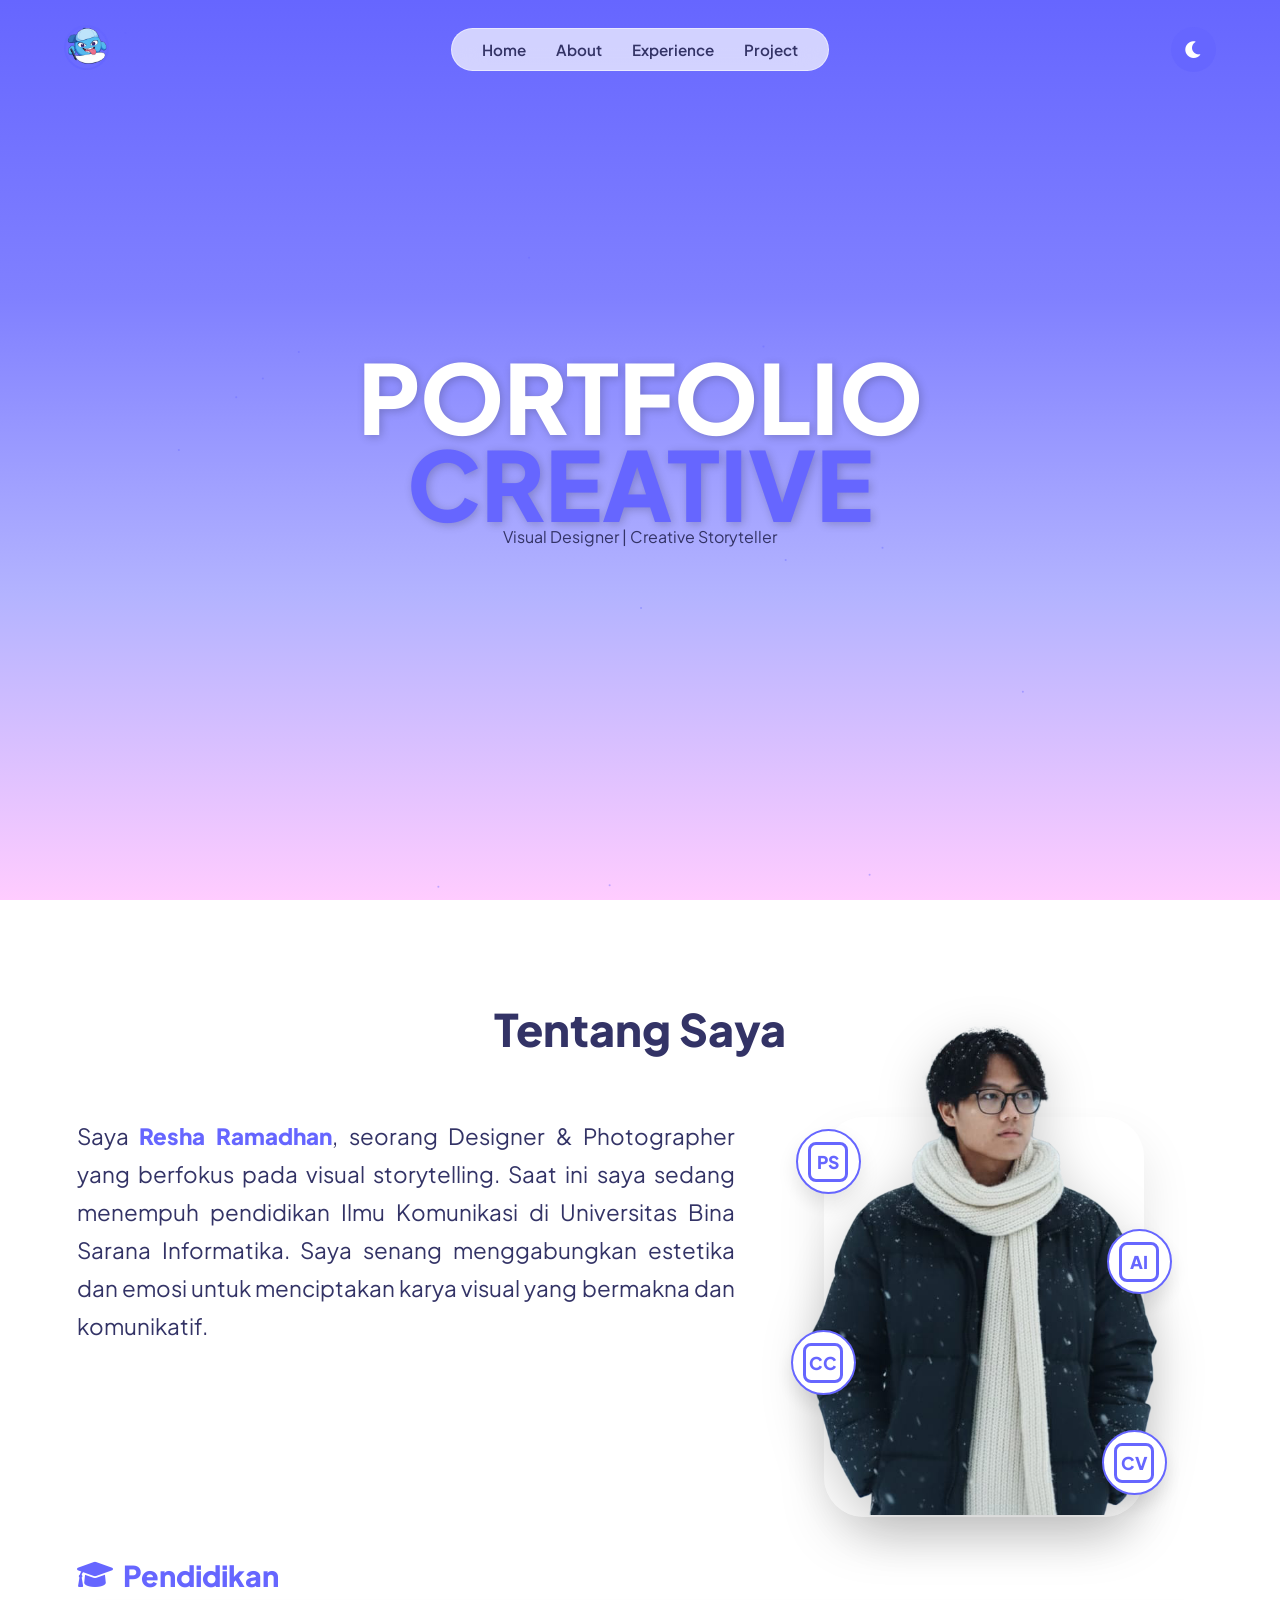
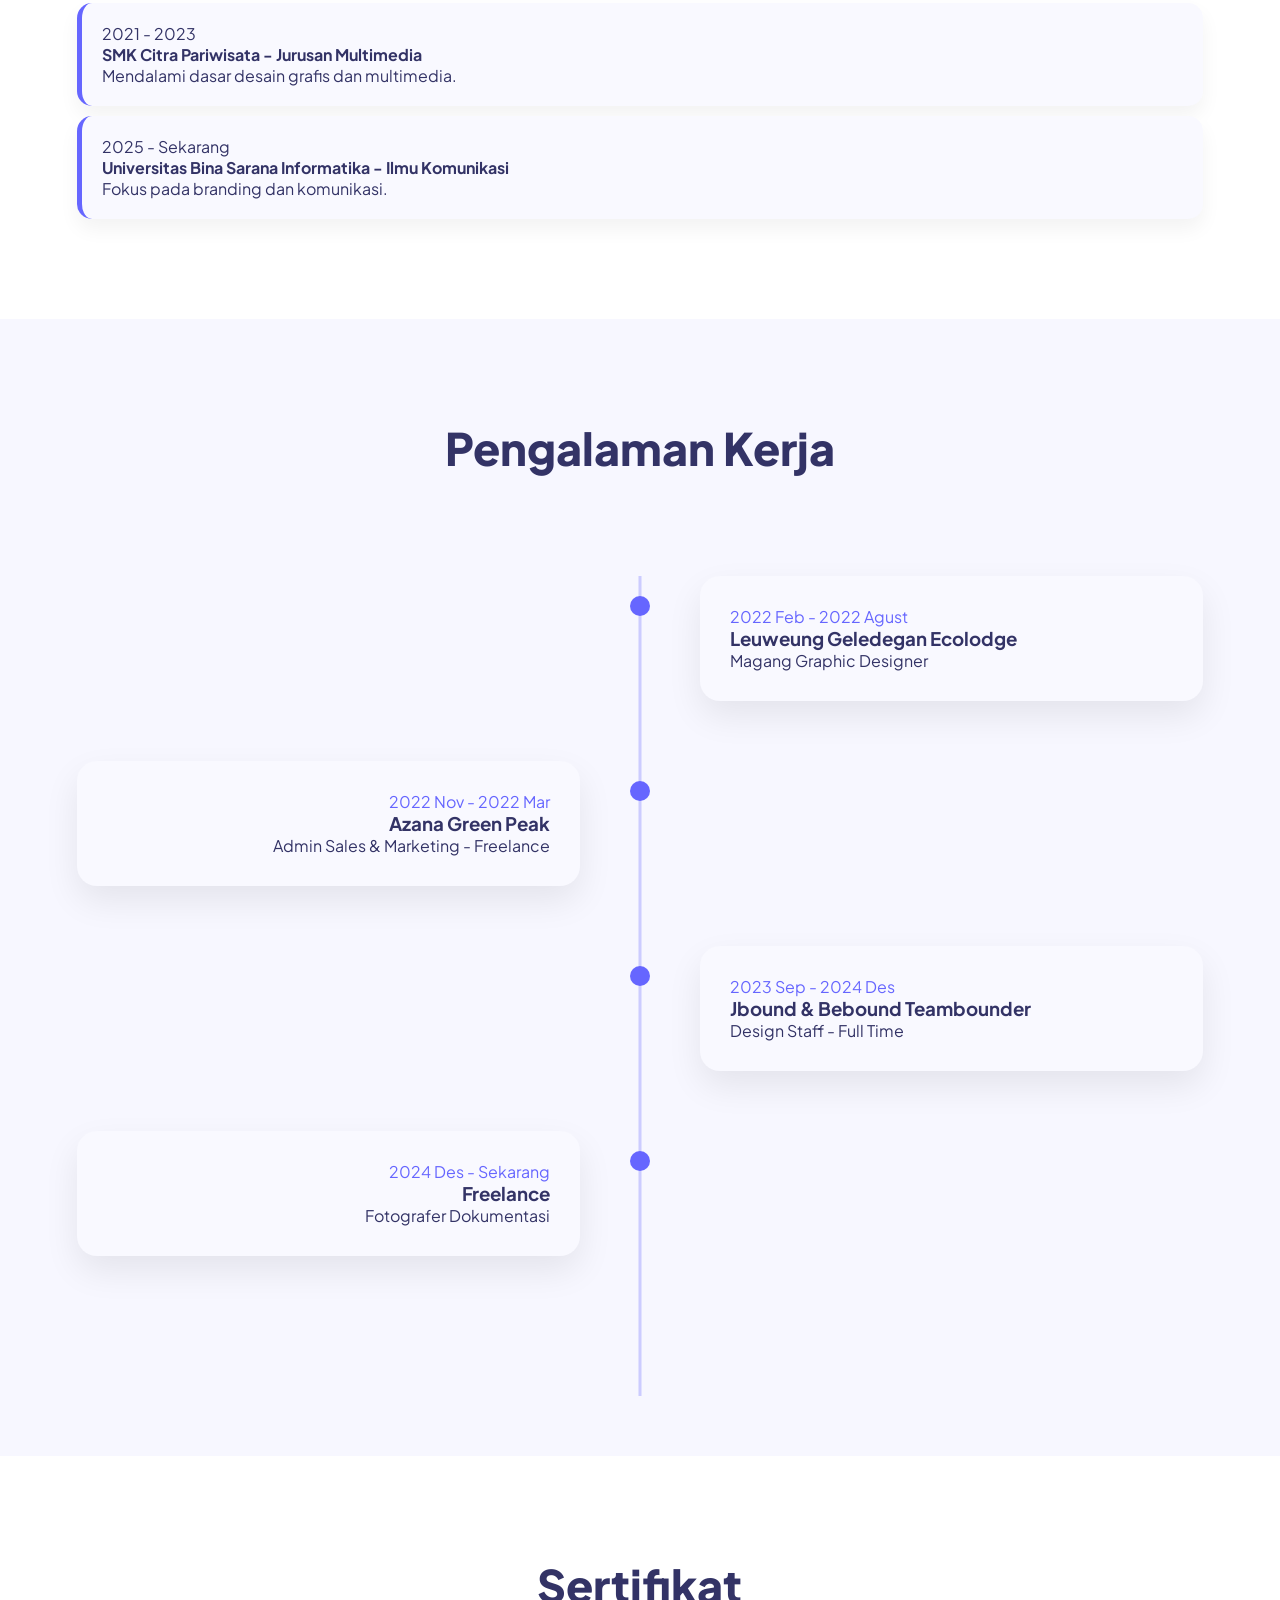
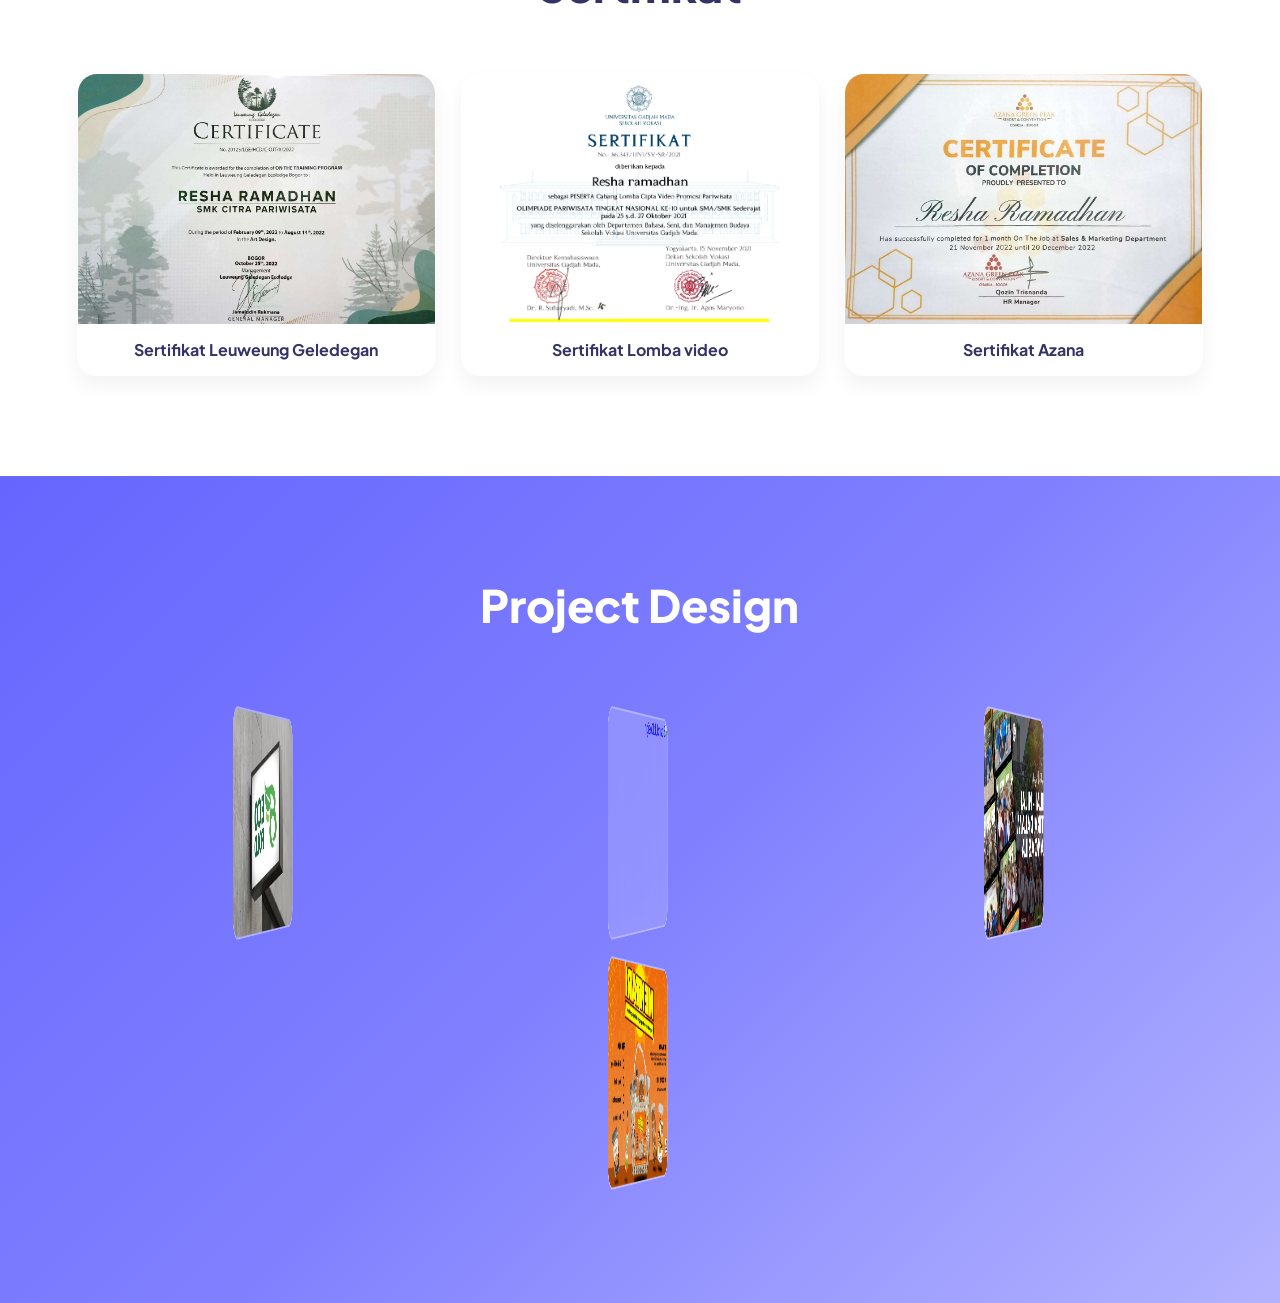
==== commit a20aac23: "Add files via upload" ====
--- a/index.html
+++ b/index.html
@@ -83,23 +83,22 @@
                 </div>
             </div>
 
-            <div class="education-section-wrapper" data-aos="fade-up">
-                <h3 class="education-main-title"><i class="fas fa-graduation-cap"></i> Pendidikan</h3>
-                <div class="education-box">
-                    <div class="edu-card">
-                        <span>2021 - 2023</span>
-                        <h4>SMK Citra Pariwisata - Jurusan Multimedia</h4>
-                        <p>Mendalami dasar desain grafis dan multimedia.</p>
-                    </div>
-                    <div class="edu-card">
-                        <span>2025 - Sekarang</span>
-                        <h4>Universitas Bina Sarana Informatika - Ilmu Komunikasi</h4>
-                        <p>Fokus pada branding dan komunikasi.</p>
-                    </div>
-                </div>
-            </div>
-        </div>
-    </section>
+    <div class="education-section-wrapper" data-aos="fade-up">
+        <h3 class="education-main-title"><i class="fas fa-graduation-cap"></i> Pendidikan</h3>
+        <div class="education-box">
+            <div class="edu-card">
+                <span>2021 - 2023</span>
+                <h4>SMK Citra Pariwisata - Jurusan Multimedia</h4>
+                <p>Mendalami dasar desain grafis dan multimedia.</p>
+            </div>
+            <div class="edu-card">
+                <span>2025 - Sekarang</span>
+                <h4>Universitas Bina Sarana Informatika - Ilmu Komunikasi</h4>
+                <p>Fokus pada branding dan komunikasi.</p>
+            </div>
+        </div>
+    </div>
+</section>
 
     <section id="experience" class="section journey-section relative z-10">
         <h2 class="section-title" data-aos="fade-up">Pengalaman Kerja</h2>
--- a/style.css
+++ b/style.css
@@ -149,49 +149,57 @@
 .project-link:hover .project-overlay { opacity: 1; }
 .project-link:hover .project-img { transform: scale(1.1); }
 
-/* ==========================================================
-   RESPONSIVE (FINAL: TEXT JUSTIFIED & TIGHT GAP)
-   ========================================================== */
-
-@media (max-width: 1024px) {
-    .hero h1 { font-size: 4.5rem; }
-    .project-link { width: calc(50% - 30px); }
-    .cert-grid { grid-template-columns: repeat(2, 1fr); }
-}
-
 @media (max-width: 768px) {
+    /* Navbar lebih ramping */
     .navbar { width: 98%; top: 10px; }
     .nav-menu-wrapper { padding: 5px 10px; }
     .nav-menu { gap: 8px; }
     .nav-menu a { font-size: 0.65rem; }
-    .logo-img { height: 30px; width: 30px; }
-    .theme-btn { width: 30px; height: 30px; font-size: 0.8rem; }
-
-    .hero h1 { font-size: 2.5rem; line-height: 1.1; }
-
+
+    /* Judul Section */
+    .section-title { font-size: 2rem; margin-bottom: 30px; }
+
+    /* About Layout Fix */
     .about-grid { 
-        grid-template-columns: 1fr 110px; 
-        gap: 10px;
+        display: flex;
+        flex-direction: column; 
+        gap: 25px;
+        text-align: left;
     }
 
     .intro-p { 
-        font-size: 0.95rem; 
-        text-align: justify; 
-    }
-
-    .glass-shape { width: 100px; height: 140px; border-radius: 15px; }
-
+        font-size: 1rem; 
+        line-height: 1.6; 
+        text-align: left !important; /* WAJIB LEFT biar gak bolong kayak di foto */
+        word-spacing: normal;
+        hyphens: none;
+    }
+
+    /* Foto Profil di bawah teks */
+    .about-visual { 
+        display: flex; 
+        justify-content: center;
+        margin: 10px 0 30px 0;
+    }
+
+    .glass-shape { 
+        width: 200px; 
+        height: 260px; 
+        border-radius: 20px; 
+    }
+    
+    .profile-png { width: 100%; }
+
+    /* Matikan icon skill di HP karena ganggu teks & muka */
+    .skill-node { display: none !important; }
+
+    /* Pendidikan Section */
     .education-section-wrapper { 
-        margin-top: 5px; /* Makin mepet di HP */
-    }
-    .education-main-title { font-size: 1.3rem; }
-    .edu-card { padding: 12px; margin-top: 5px; }
-
-    .journey-line { left: 15px; transform: none; }
-    .journey-item { width: 100%; text-align: left !important; padding-left: 45px !important; margin-bottom: 25px; }
-    .dot { left: 7px !important; }
-    .journey-card { padding: 15px; }
-
-    .cert-grid { grid-template-columns: 1fr; }
-    .project-link { width: 100%; }
+        margin-top: 20px;
+        padding-top: 20px;
+        border-top: 1px solid rgba(0,0,0,0.05);
+    }
+    
+    .education-main-title { font-size: 1.4rem; justify-content: center; }
+    .edu-card { padding: 15px; text-align: center; }
 }
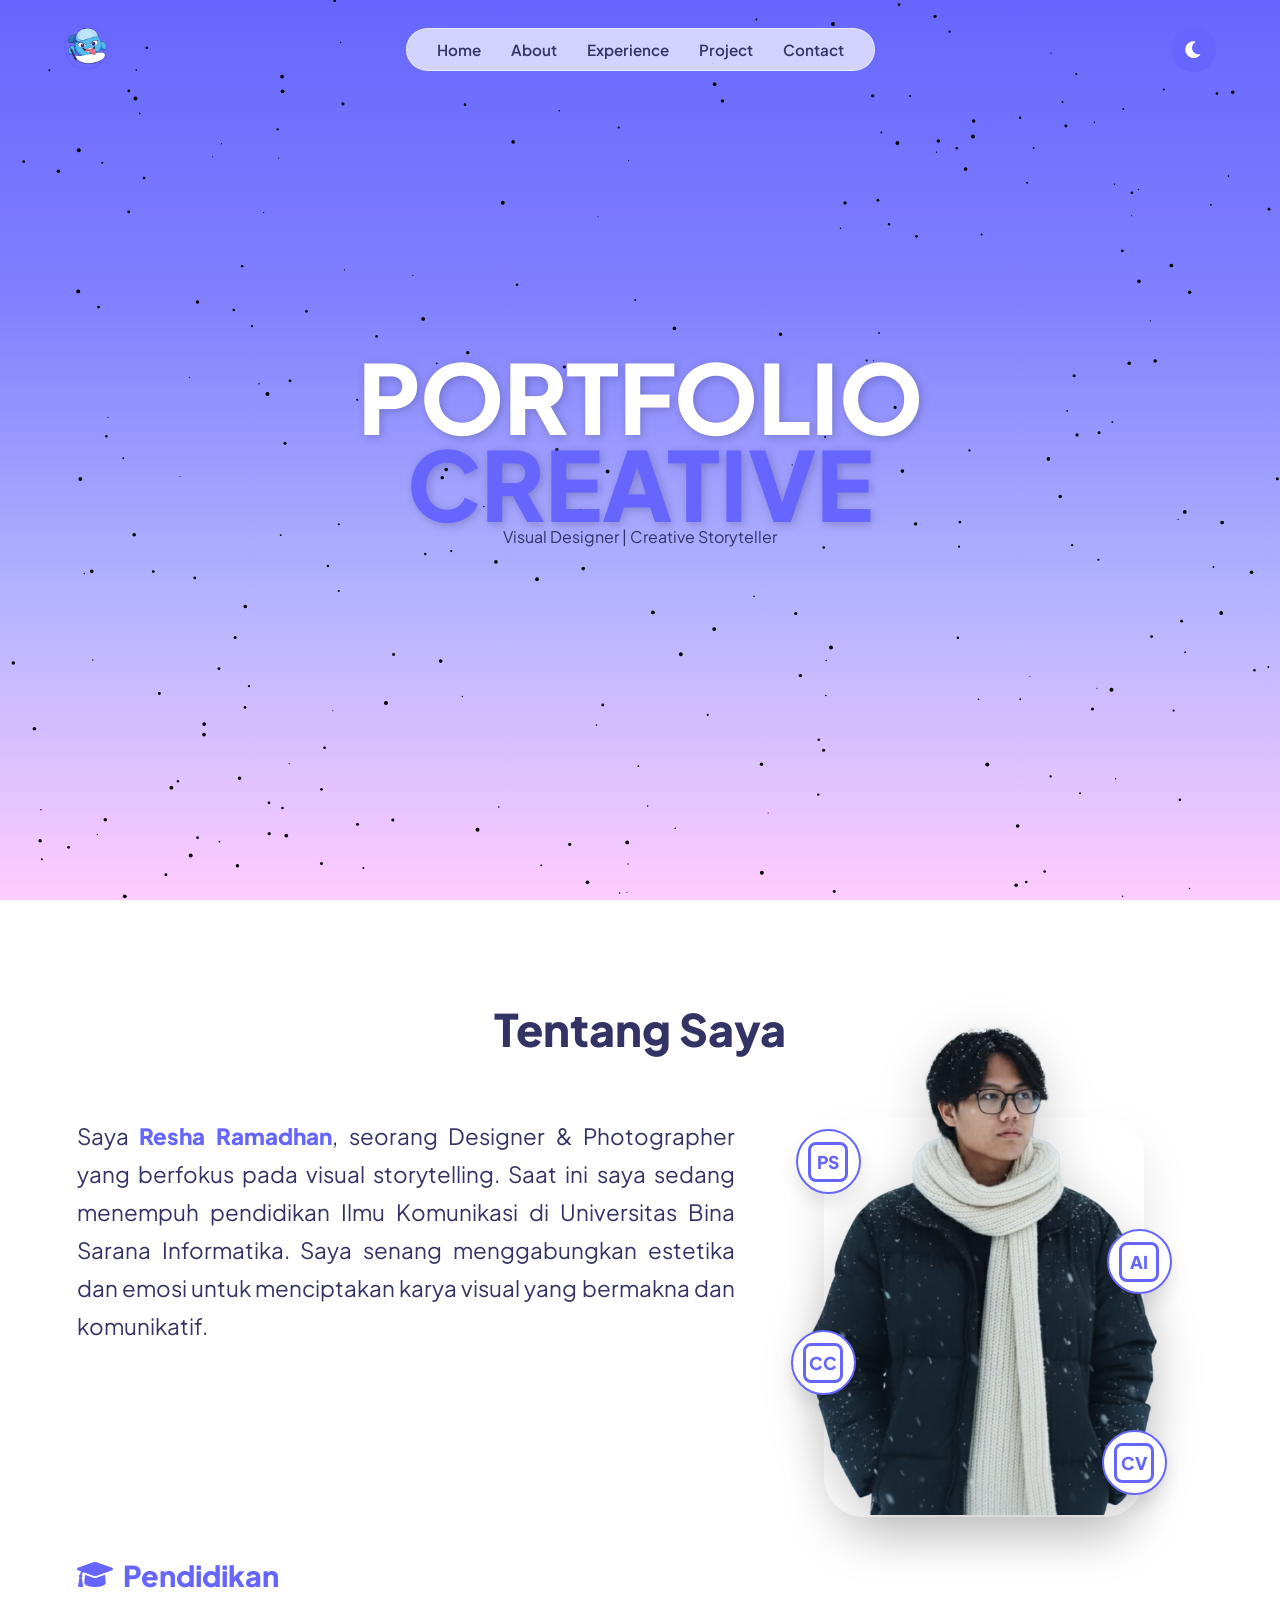
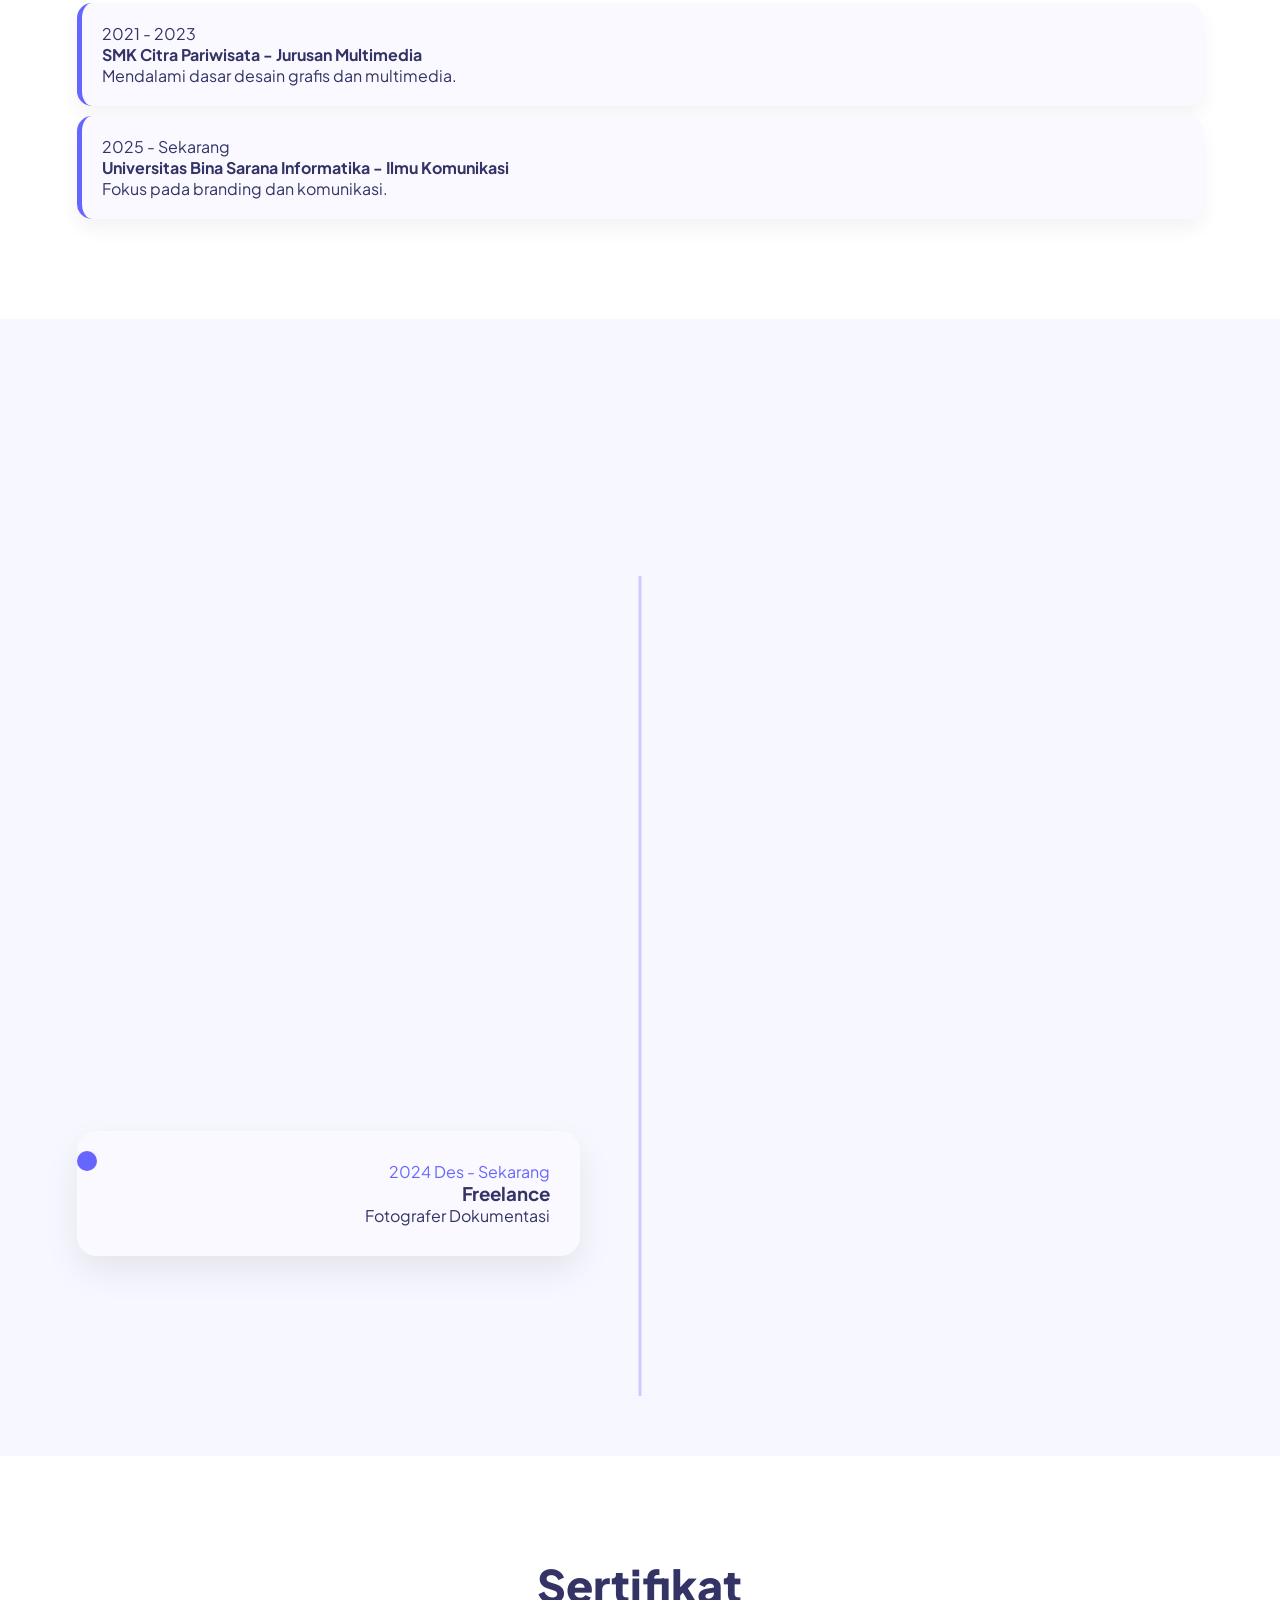
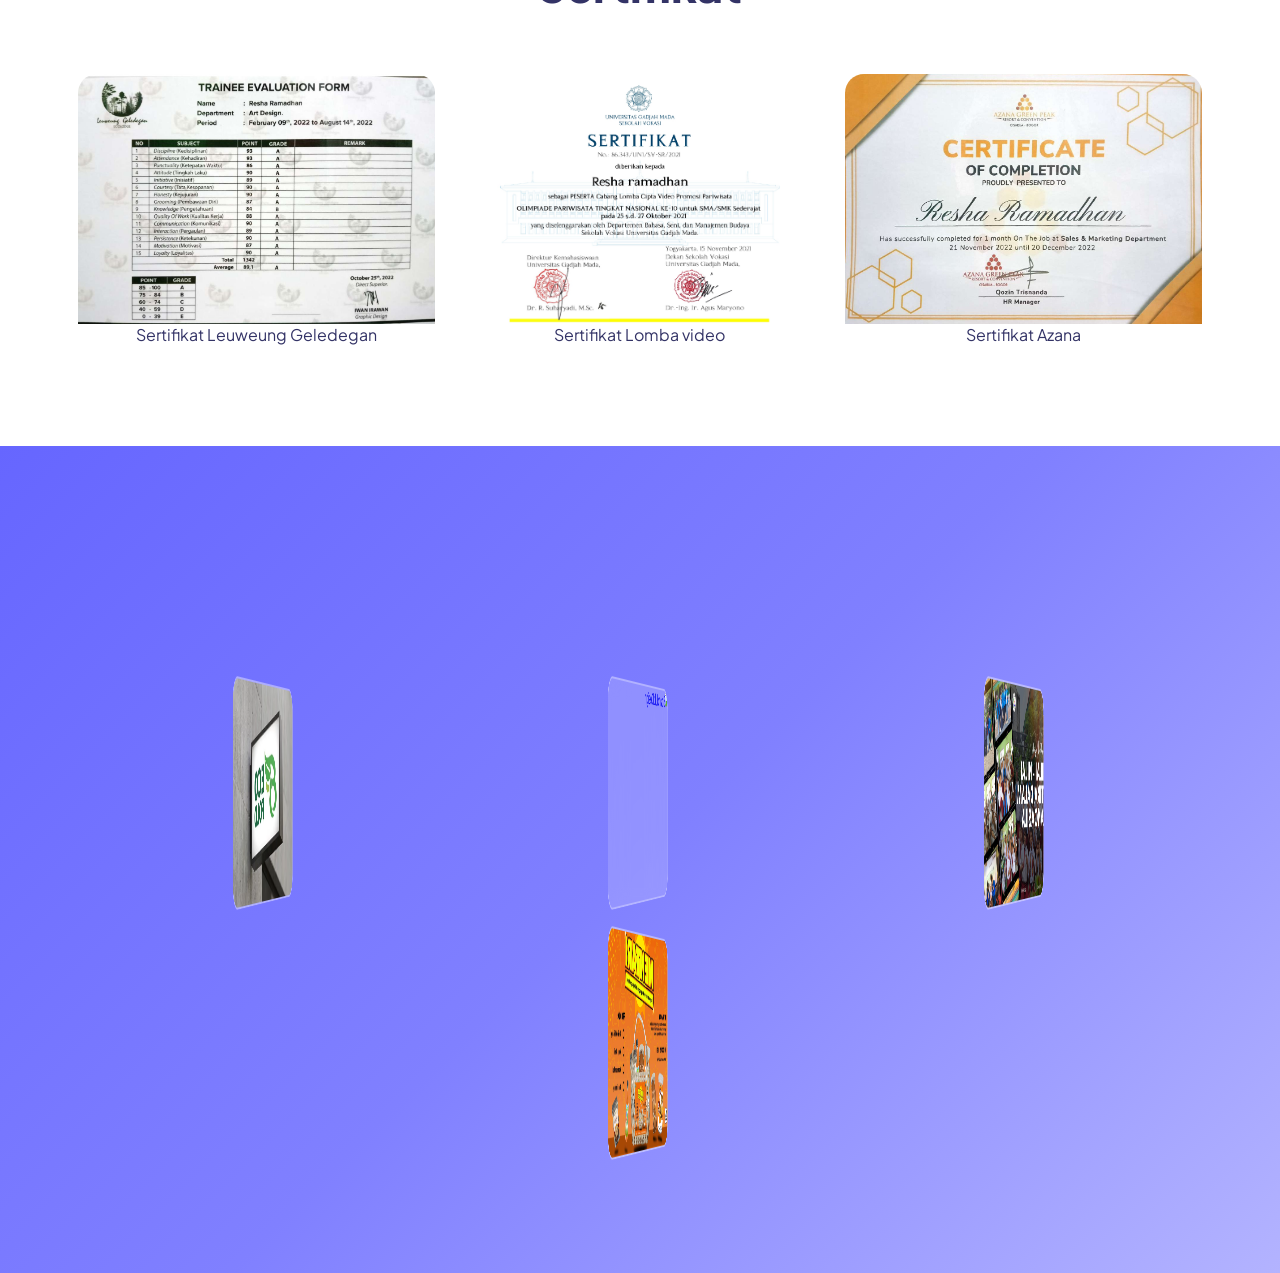
==== commit 7525a82a: "Add files via upload" ====
--- a/index.html
+++ b/index.html
@@ -19,14 +19,15 @@
             </div>
         </div>
         
-        <div class="nav-menu-wrapper">
-            <ul class="nav-menu">
-                <li><a href="#home">Home</a></li>
-                <li><a href="#about">About</a></li>
-                <li><a href="#experience">Experience</a></li>
-                <li><a href="#projects">Project</a></li>
-            </ul>
-        </div>
+<div class="nav-menu-wrapper">
+    <ul class="nav-menu">
+        <li><a href="#home">Home</a></li>
+        <li><a href="#about">About</a></li>
+        <li><a href="#experience">Experience</a></li>
+        <li><a href="#projects">Project</a></li>
+        <li><a href="contact.html">Contact</a></li>
+    </ul>
+</div>
         
         <div class="nav-right">
             <button id="theme-toggle" class="theme-btn">
--- a/style.css
+++ b/style.css
@@ -58,34 +58,13 @@
 .light-mode .hero { background: linear-gradient(180deg, var(--p1) 0%, var(--p2) 33%, var(--p3) 66%, var(--p4) 100%); }
 .dark-mode .hero { background: linear-gradient(180deg, #1a1a33 0%, var(--p1) 50%, var(--p2) 100%); }
 #wormCanvas, #starCanvas { position: absolute; top: 0; left: 0; width: 100%; height: 100%; z-index: 1; pointer-events: none; transition: opacity 0.5s ease; }
-.light-mode #wormCanvas { display: block; opacity: 1; }
-.light-mode #starCanvas { display: none; opacity: 0; }
-.dark-mode #wormCanvas { display: none; opacity: 0; }
-.dark-mode #starCanvas { display: block; opacity: 1; }
 .hero-content { position: relative; z-index: 2; text-align: center; }
 .hero h1 { font-size: 6rem; font-weight: 900; line-height: 0.9; color: #ffffff; text-shadow: 2px 2px 10px rgba(0,0,0,0.2); }
 
 /* --- About & Profile (OPTIMIZED) --- */
-.about-grid { 
-    display: grid; 
-    grid-template-columns: 1.2fr 0.8fr; 
-    gap: 30px; /* Jarak antar kolom dikecilkan */
-    align-items: flex-start; 
-}
-
-/* Styling Teks Intro: Lebih gede dan Rata Kiri Kanan */
-.intro-p { 
-    font-size: 1.4rem; /* Ukuran teks diperbesar */
-    line-height: 1.7; 
-    text-align: justify; 
-    font-weight: 400;
-    color: var(--text);
-    margin-bottom: 0;
-}
-
-.intro-p .accent-text {
-    font-weight: 800;
-}
+.about-grid { display: grid; grid-template-columns: 1.2fr 0.8fr; gap: 30px; align-items: flex-start; }
+.intro-p { font-size: 1.4rem; line-height: 1.7; text-align: justify; font-weight: 400; color: var(--text); margin-bottom: 0; }
+.intro-p .accent-text { font-weight: 800; }
 
 .profile-glass-container { position: relative; width: 100%; display: flex; justify-content: center; align-items: center; }
 .glass-shape { position: relative; width: 320px; height: 400px; background: var(--glass); backdrop-filter: blur(20px); -webkit-backdrop-filter: blur(20px); border: var(--glass-stroke-thick); border-radius: 40px; display: flex; align-items: flex-end; justify-content: center; box-shadow: 0 25px 50px rgba(0, 0, 0, 0.1); z-index: 5; }
@@ -94,7 +73,6 @@
 .skill-node { position: absolute; width: 65px; height: 65px; background: var(--bg); border: 2px solid var(--primary); border-radius: 50%; display: flex; align-items: center; justify-content: center; cursor: pointer; box-shadow: 0 10px 20px rgba(0, 0, 0, 0.1); transition: all 0.4s cubic-bezier(0.175, 0.885, 0.32, 1.275); z-index: 10; }
 .skill-node:hover { transform: scale(1.15) rotate(10deg); background: var(--primary); }
 .custom-logo { width: 40px; height: 40px; border: 3px solid var(--primary); border-radius: 8px; display: flex; align-items: center; justify-content: center; font-size: 1.1rem; font-weight: 800; color: var(--primary); transition: 0.3s; }
-.skill-node:hover .custom-logo { border-color: #fff; color: #fff; }
 
 .p-ps { top: 10px; left: -30px; }
 .p-ai { top: 110px; right: -30px; }
@@ -108,15 +86,11 @@
 #stat-percent { font-weight: 800; color: var(--primary); font-size: 1.2rem; }
 #stat-title { font-weight: 600; font-size: 0.9rem; }
 
-/* Bagian Pendidikan Didekatkan ke Atas */
-.education-section-wrapper { 
-    margin-top: 10px; /* Jarak sangat minim biar deket sama foto */
-    grid-column: span 2; 
-}
+.education-section-wrapper { margin-top: 10px; grid-column: span 2; }
 .education-main-title { font-size: 1.8rem; font-weight: 800; color: var(--primary); margin-bottom: 10px; display: flex; align-items: center; gap: 10px; }
 .edu-card { margin-top: 10px; padding: 20px; background: var(--card); border-radius: 15px; border-left: 5px solid var(--primary); box-shadow: 0 10px 20px rgba(0,0,0,0.05); }
 
-/* --- Journey --- */
+/* --- Journey, Certs, Projects (Struktur Lu Tetap) --- */
 .journey-section { background: rgba(102, 102, 255, 0.05); }
 .journey-wrapper { position: relative; padding: 40px 0; }
 .journey-line { position: absolute; left: 50%; transform: translateX(-50%); width: 3px; height: 100%; background: var(--primary); opacity: 0.3; }
@@ -124,82 +98,72 @@
 .journey-item:nth-child(even) { margin-left: auto; padding-left: 60px; }
 .journey-item:nth-child(odd) { text-align: right; padding-right: 60px; }
 .dot { position: absolute; top: 20px; width: 20px; height: 20px; background: var(--primary); border-radius: 50%; z-index: 5; }
-.journey-item:nth-child(even) .dot { left: -10px; }
-.journey-item:nth-child(odd) .dot { right: -10px; }
 .journey-card { background: var(--card); padding: 30px; border-radius: 20px; box-shadow: 0 15px 35px rgba(0,0,0,0.08); }
 
-/* --- Sertifikat --- */
 .cert-grid { display: grid; grid-template-columns: repeat(3, 1fr); gap: 25px; }
-.cert-card { background: var(--glass); backdrop-filter: blur(10px); border: var(--glass-stroke); border-radius: 20px; overflow: hidden; text-align: center; box-shadow: 0 10px 20px rgba(0,0,0,0.05); }
+.cert-card { background: var(--glass); backdrop-filter: blur(10px); border: var(--glass-stroke); border-radius: 20px; overflow: hidden; text-align: center; }
 .cert-card img, .slide { width: 100%; height: 250px; object-fit: cover; display: block; }
 .slides { position: relative; height: 250px; overflow: hidden; }
 .slide { position: absolute; top: 0; left: 0; opacity: 0; transition: 1s ease; }
 .slide.active { opacity: 1; }
-.cert-label { padding: 15px; font-weight: 700; color: var(--text); }
 
-/* --- Projects --- */
 .project-bg { background: linear-gradient(135deg, var(--p1) 0%, var(--p2) 50%, var(--p3) 100%); color: #ffffff; }
 .project-grid { display: flex; flex-wrap: wrap; justify-content: center; gap: 30px; padding: 20px 0; }
 .project-link { text-decoration: none; display: block; width: calc(33.333% - 30px); min-width: 280px; transition: transform 0.4s ease; }
-.project-box { position: relative; width: 100%; height: 220px; background: rgba(255,255,255,0.15); backdrop-filter: blur(10px); -webkit-backdrop-filter: blur(10px); border: 2px solid rgba(255,255,255,0.3); border-radius: 25px; overflow: hidden; display: flex; align-items: center; justify-content: center; }
+.project-box { position: relative; width: 100%; height: 220px; background: rgba(255,255,255,0.15); backdrop-filter: blur(10px); border: 2px solid rgba(255,255,255,0.3); border-radius: 25px; overflow: hidden; display: flex; align-items: center; justify-content: center; }
 .project-img { width: 100%; height: 100%; object-fit: cover; display: block; transition: 0.5s ease; }
 .project-overlay { position: absolute; inset: 0; background: rgba(102, 102, 255, 0.8); display: flex; align-items: center; justify-content: center; opacity: 0; transition: 0.3s ease; z-index: 2; }
 .project-overlay span { font-size: 1.1rem; font-weight: 800; color: #ffffff; text-transform: uppercase; }
 .project-link:hover { transform: translateY(-10px); }
 .project-link:hover .project-overlay { opacity: 1; }
 .project-link:hover .project-img { transform: scale(1.1); }
+/* --- MEDIA QUERY: FIX KHUSUS HP --- */
+/* --- MEDIA QUERY: FIX KHUSUS HP --- */
+@media (max-width: 768px) {
+    .navbar { width: 95% !important; top: 15px !important; }
+    .nav-menu-wrapper { padding: 8px 15px !important; }
+    .nav-menu { gap: 10px !important; }
+    .nav-menu a { font-size: 0.7rem !important; }
+    .hero h1 { font-size: 2.8rem !important; line-height: 1.1 !important; }
 
-@media (max-width: 768px) {
-    /* Navbar lebih ramping */
-    .navbar { width: 98%; top: 10px; }
-    .nav-menu-wrapper { padding: 5px 10px; }
-    .nav-menu { gap: 8px; }
-    .nav-menu a { font-size: 0.65rem; }
+    .about-grid { display: flex !important; flex-direction: column !important; align-items: center !important; }
+    .about-text { width: 100% !important; order: 1 !important; text-align: left; }
+    .about-visual { width: 100% !important; display: flex !important; justify-content: center !important; order: 2 !important; margin: 60px 0 !important; position: relative; }
+    .education-section-wrapper { width: 100% !important; order: 3 !important; margin-top: 20px !important; }
 
-    /* Judul Section */
-    .section-title { font-size: 2rem; margin-bottom: 30px; }
+    .skill-node { display: flex !important; position: absolute !important; width: 50px !important; height: 50px !important; z-index: 100 !important; }
+    .p-ps { top: 10px !important; left: -20px !important; }
+    .p-ai { top: 100px !important; right: -20px !important; }
+    .p-cc { bottom: 100px !important; left: -25px !important; }
+    .p-cv { bottom: 10px !important; right: -15px !important; }
+    .skill-stats-bubble { width: 160px !important; left: 50% !important; bottom: 65px !important; font-size: 0.8rem !important; z-index: 1000 !important; }
 
-    /* About Layout Fix */
-    .about-grid { 
-        display: flex;
-        flex-direction: column; 
-        gap: 25px;
-        text-align: left;
+    .journey-wrapper { padding: 20px 0 !important; }
+    .journey-line { left: 15px !important; transform: none !important; margin: 0 !important; }
+    .journey-item { display: block !important; width: 100% !important; max-width: 100% !important; padding-left: 40px !important; padding-right: 0 !important; margin-left: 0 !important; text-align: left !important; margin-bottom: 30px !important; }
+    .journey-item:nth-child(odd), .journey-item:nth-child(even) { width: 100% !important; text-align: left !important; padding-left: 45px !important; margin-left: 0 !important; }
+    .dot { left: 5px !important; right: auto !important; top: 25px !important; }
+    .journey-card { width: 100% !important; padding: 20px !important; }
+
+    .cert-grid { display: block !important; width: 100% !important; }
+    .cert-card { width: 100% !important; margin-bottom: 25px !important; display: block !important; }
+    .cert-card img, .slides { width: 100% !important; height: auto !important; min-height: 200px !important; object-fit: contain !important; }
+
+    /* Project Fix Mobile */
+    .project-grid { display: block !important; }
+    .project-link { 
+        width: 100% !important; 
+        display: block !important; 
+        margin-bottom: 25px !important;
+        -webkit-tap-highlight-color: transparent; 
     }
 
-    .intro-p { 
-        font-size: 1rem; 
-        line-height: 1.6; 
-        text-align: left !important; /* WAJIB LEFT biar gak bolong kayak di foto */
-        word-spacing: normal;
-        hyphens: none;
+    .project-link:active .project-overlay { 
+        opacity: 1 !important; 
     }
 
-    /* Foto Profil di bawah teks */
-    .about-visual { 
-        display: flex; 
-        justify-content: center;
-        margin: 10px 0 30px 0;
+    .project-box {
+        height: auto !important;
+        min-height: 200px !important;
     }
-
-    .glass-shape { 
-        width: 200px; 
-        height: 260px; 
-        border-radius: 20px; 
-    }
-    
-    .profile-png { width: 100%; }
-
-    /* Matikan icon skill di HP karena ganggu teks & muka */
-    .skill-node { display: none !important; }
-
-    /* Pendidikan Section */
-    .education-section-wrapper { 
-        margin-top: 20px;
-        padding-top: 20px;
-        border-top: 1px solid rgba(0,0,0,0.05);
-    }
-    
-    .education-main-title { font-size: 1.4rem; justify-content: center; }
-    .edu-card { padding: 15px; text-align: center; }
 }
